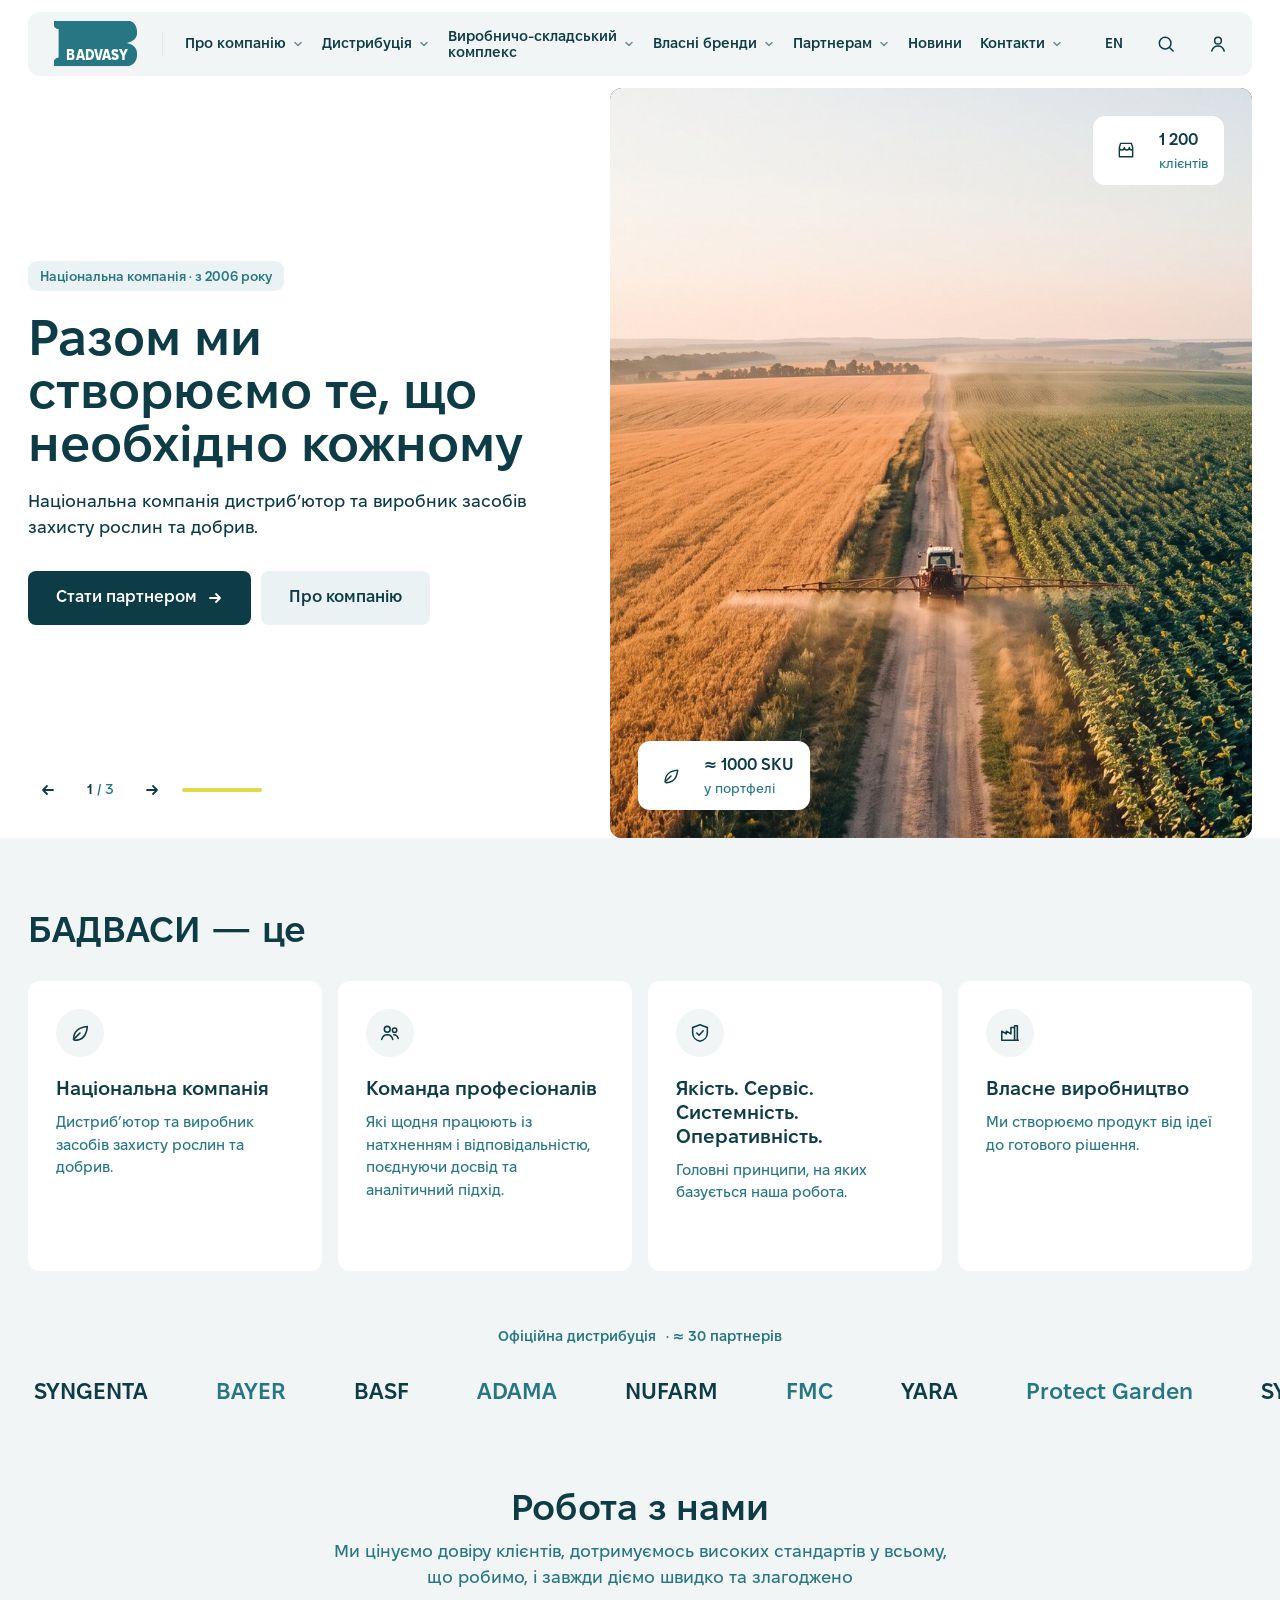
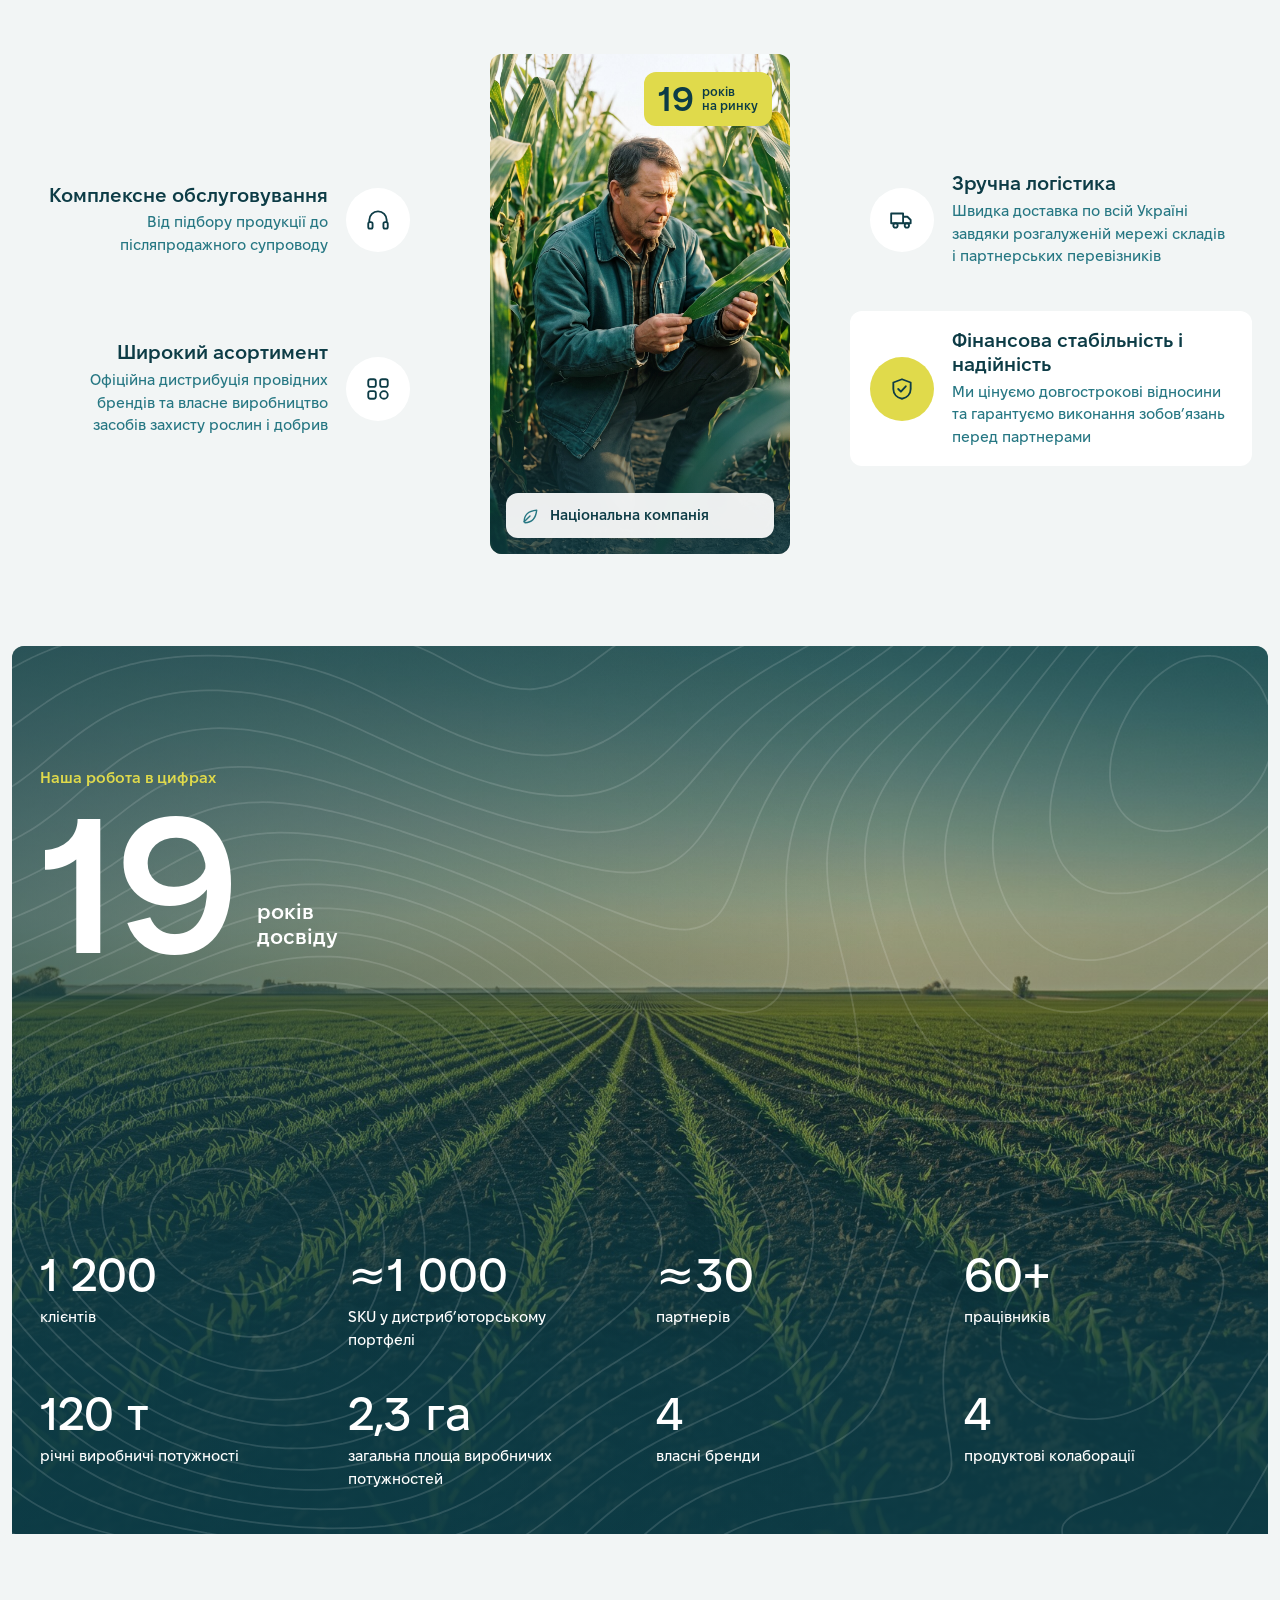
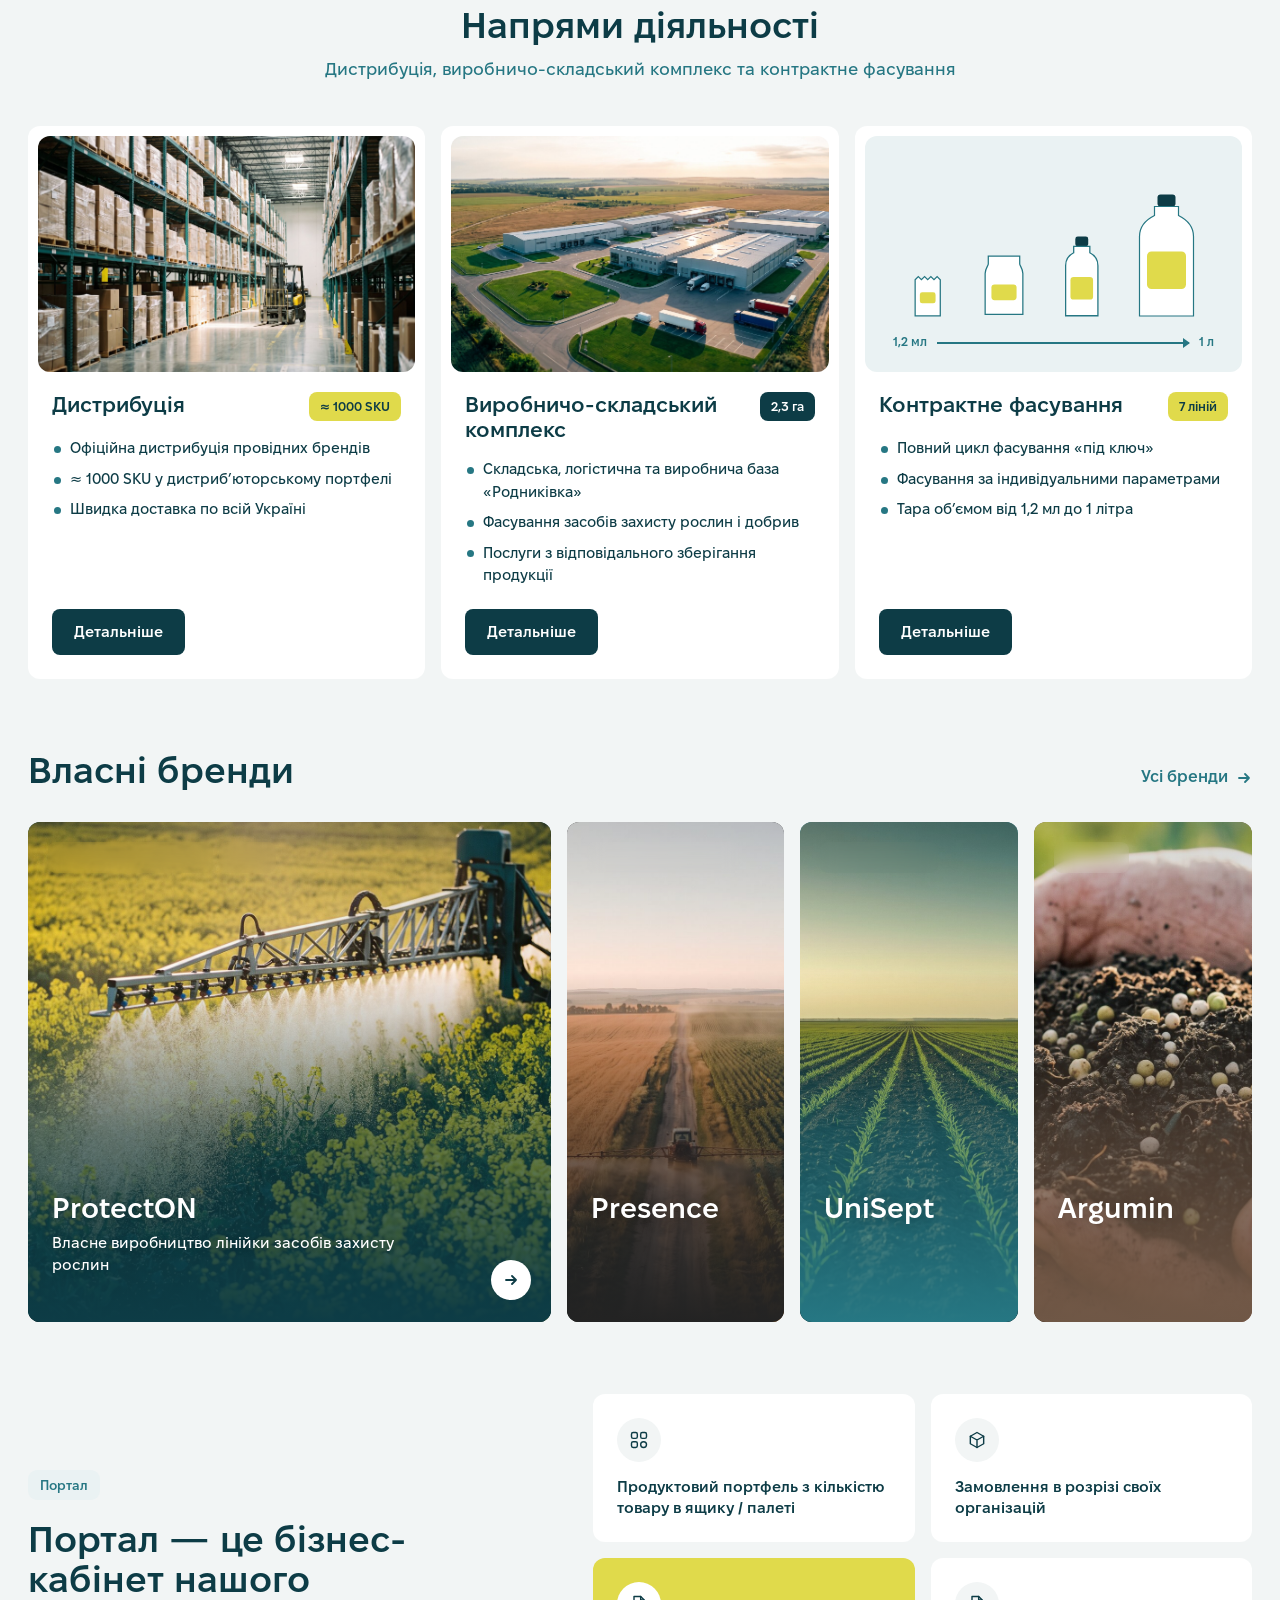
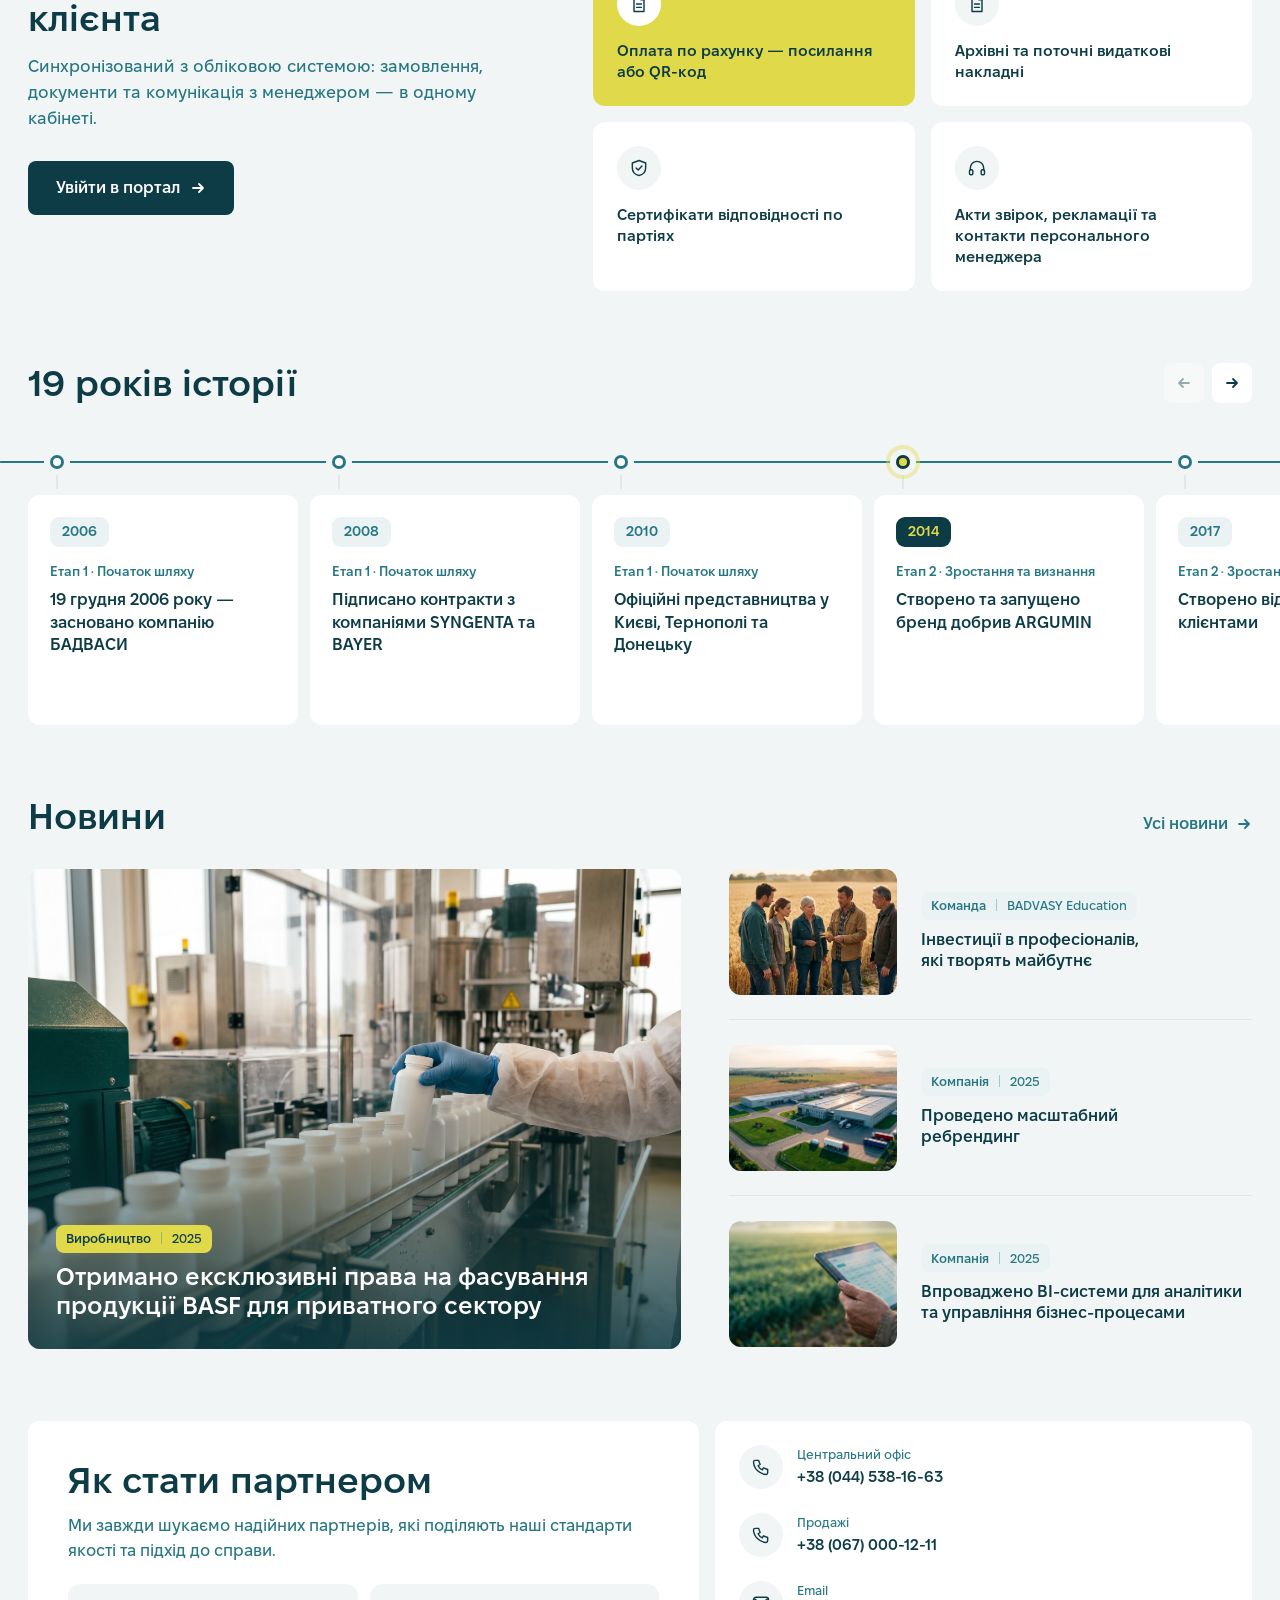
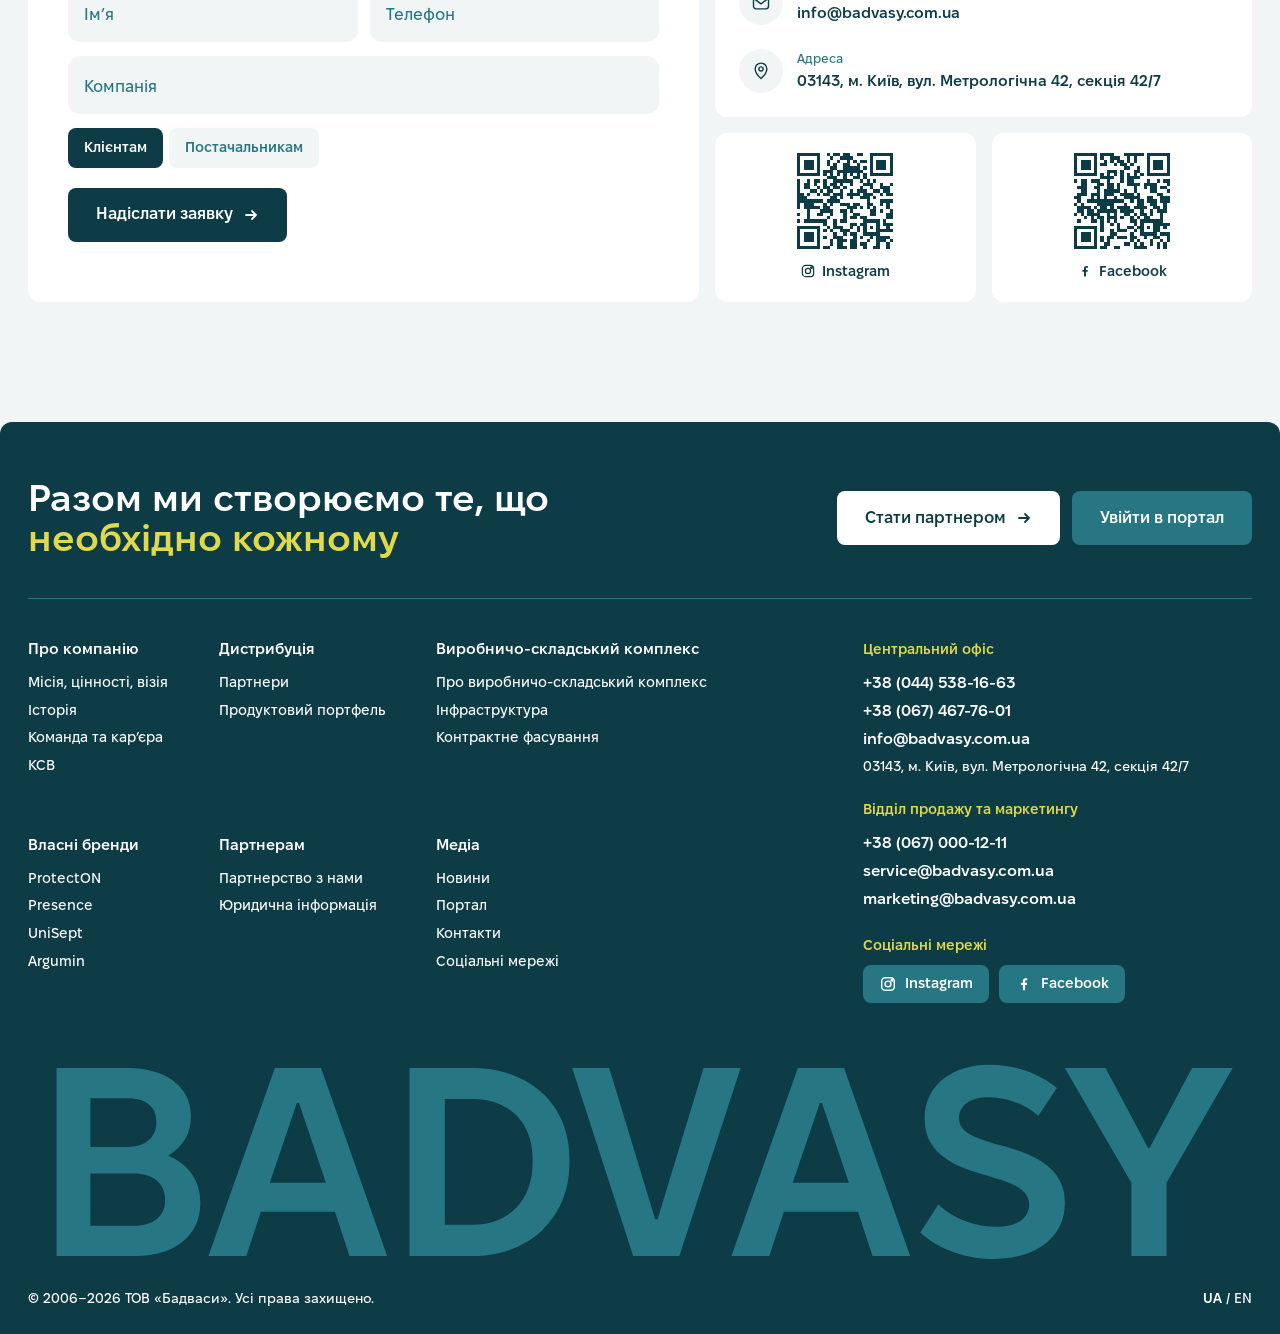
==== v2/index.html @ d1978a23 "v2: стрілка брендів унизу праворуч, як у v3 (лише на відкритій картці), теги на всю ширину" ====
<!doctype html>
<html lang="uk">
<head>
<meta charset="utf-8">
<meta name="viewport" content="width=device-width, initial-scale=1">
<title>BADVASY · дистрибуція та фасування ЗЗР і добрив</title>
<meta name="description" content="БАДВАСИ: національна компанія, дистриб’ютор та виробник засобів захисту рослин і добрив.">
<meta name="theme-color" content="#ffffff">
<link rel="icon" href="../assets/favicon.svg" type="image/svg+xml">
<link rel="stylesheet" href="v2.css?v=72">
<link rel="stylesheet" href="../assets/mobile.css?v=4">
</head>
<body>
<svg width="0" height="0" style="position:absolute" aria-hidden="true"><defs>
  <symbol id="bmark" viewBox="5 5 565 310"><path fill="currentColor" d="M16 6H500C541 6 569 36 569 88C569 124 548 148 499 158C548 168 569 194 569 232C569 284 541 314 500 314H16Q6 314 6 304V292A36 36 0 0 1 41 256V64A36 36 0 0 1 6 28V16Q6 6 16 6Z"/></symbol>
  <symbol id="arr" viewBox="0 0 16 16"><path d="M3 8h10M9 4l4 4-4 4" fill="none" stroke="currentColor" stroke-width="1.8" stroke-linecap="round" stroke-linejoin="round"/></symbol>
  <symbol id="arr-up" viewBox="0 0 16 16"><path d="M5 11l6-6M6 5h5v5" fill="none" stroke="currentColor" stroke-width="1.8" stroke-linecap="round" stroke-linejoin="round"/></symbol>
  <symbol id="chev" viewBox="0 0 12 12"><path d="M3 4.5l3 3 3-3" fill="none" stroke="currentColor" stroke-width="1.6" stroke-linecap="round" stroke-linejoin="round"/></symbol>
  <symbol id="search" viewBox="0 0 24 24"><g fill="none" stroke="currentColor" stroke-width="1.8" stroke-linecap="round"><circle cx="11" cy="11" r="7"/><path d="M16.5 16.5l4 4"/></g></symbol>
  <symbol id="user" viewBox="0 0 24 24"><g fill="none" stroke="currentColor" stroke-width="1.8" stroke-linecap="round"><circle cx="12" cy="8" r="4"/><path d="M4.5 20.5c1.2-3.8 4.2-6 7.5-6s6.3 2.2 7.5 6"/></g></symbol>
  <symbol id="store" viewBox="0 0 24 24"><g fill="none" stroke="currentColor" stroke-width="1.7" stroke-linecap="round" stroke-linejoin="round"><path d="M4 9l1.5-5h13L20 9M4 9v11h16V9M4 9c0 1.7 1.3 3 3 3s3-1.3 3-3c0 1.7 1.3 3 3 3s3-1.3 3-3c0 1.7 1.3 3 3 3"/></g></symbol>
  <symbol id="factory" viewBox="0 0 24 24"><g fill="none" stroke="currentColor" stroke-width="1.7" stroke-linecap="round" stroke-linejoin="round"><path d="M3 20V10l5 3V10l5 3V6h4v14zM3 20h18M17 20V4h3v16"/></g></symbol>
  <symbol id="truck" viewBox="0 0 24 24"><g fill="none" stroke="currentColor" stroke-width="1.7" stroke-linecap="round" stroke-linejoin="round"><path d="M2 6h11v9H2zM13 9h4l3 3v3h-7"/><circle cx="6" cy="17" r="2"/><circle cx="16.5" cy="17" r="2"/></g></symbol>
  <symbol id="box" viewBox="0 0 24 24"><g fill="none" stroke="currentColor" stroke-width="1.7" stroke-linecap="round" stroke-linejoin="round"><path d="M12 3l8 4.5v9L12 21l-8-4.5v-9z"/><path d="M4 7.5l8 4.5 8-4.5M12 12v9"/></g></symbol>
  <symbol id="leaf" viewBox="0 0 24 24"><g fill="none" stroke="currentColor" stroke-width="1.7" stroke-linecap="round" stroke-linejoin="round"><path d="M5 19c0-8 5-13 15-14-1 10-6 15-14 15"/><path d="M5 19l7-7"/></g></symbol>
  <symbol id="hand" viewBox="0 0 24 24"><g fill="none" stroke="currentColor" stroke-width="1.7" stroke-linecap="round" stroke-linejoin="round"><path d="M2 12l4-5 4 2 3-2 4 1 5 4"/><path d="M6 7l-4 5 5 5 2-1 2 2 2-1 2 1 3-3 4-4"/><path d="M10 9l-2 3 1.5 1L12 11l3 3"/></g></symbol>
  <symbol id="headset" viewBox="0 0 24 24"><g fill="none" stroke="currentColor" stroke-width="1.7" stroke-linecap="round" stroke-linejoin="round"><path d="M4 14v-2a8 8 0 0116 0v2"/><rect x="3" y="14" width="4" height="6" rx="1.5"/><rect x="17" y="14" width="4" height="6" rx="1.5"/></g></symbol>
  <symbol id="grid" viewBox="0 0 24 24"><g fill="none" stroke="currentColor" stroke-width="1.7"><rect x="3" y="3" width="7" height="7" rx="2"/><rect x="14" y="3" width="7" height="7" rx="2"/><rect x="3" y="14" width="7" height="7" rx="2"/><rect x="14" y="14" width="7" height="7" rx="3.5"/></g></symbol>
  <symbol id="shield" viewBox="0 0 24 24"><g fill="none" stroke="currentColor" stroke-width="1.7" stroke-linecap="round" stroke-linejoin="round"><path d="M12 3l8 3v6c0 4.5-3.4 8-8 9-4.6-1-8-4.5-8-9V6z"/><path d="M8.5 12l2.5 2.5 4.5-5"/></g></symbol>
  <symbol id="doc" viewBox="0 0 24 24"><g fill="none" stroke="currentColor" stroke-width="1.7" stroke-linecap="round" stroke-linejoin="round"><path d="M6 3h8l4 4v14H6z"/><path d="M14 3v4h4M9 12h6M9 16h6"/></g></symbol>
  <symbol id="people" viewBox="0 0 24 24"><g fill="none" stroke="currentColor" stroke-width="1.7" stroke-linecap="round"><circle cx="9" cy="8" r="3.2"/><path d="M3 19c.8-3.2 3.2-5 6-5s5.2 1.8 6 5"/><circle cx="17" cy="9" r="2.4"/><path d="M16 14c2.4 0 4.3 1.6 5 4"/></g></symbol>
  <symbol id="history" viewBox="0 0 24 24"><g fill="none" stroke="currentColor" stroke-width="1.7" stroke-linecap="round" stroke-linejoin="round"><path d="M3 12a9 9 0 103-6.7L3 8"/><path d="M3 3v5h5M12 7v5l3 2"/></g></symbol>
  <symbol id="heart" viewBox="0 0 24 24"><path d="M12 20s-7-4.4-7-10a4 4 0 017-2.6A4 4 0 0119 10c0 5.6-7 10-7 10z" fill="none" stroke="currentColor" stroke-width="1.7" stroke-linejoin="round"/></symbol>
  <symbol id="target" viewBox="0 0 24 24"><g fill="none" stroke="currentColor" stroke-width="1.7"><circle cx="12" cy="12" r="8"/><circle cx="12" cy="12" r="4"/><circle cx="12" cy="12" r="1" fill="currentColor"/></g></symbol>
  <symbol id="phone" viewBox="0 0 24 24"><path d="M5 4h4l2 5-2.5 1.5a11 11 0 005 5L15 13l5 2v4a2 2 0 01-2 2A16 16 0 013 6a2 2 0 012-2" fill="none" stroke="currentColor" stroke-width="1.7" stroke-linejoin="round"/></symbol>
  <symbol id="mail" viewBox="0 0 24 24"><g fill="none" stroke="currentColor" stroke-width="1.7" stroke-linejoin="round"><rect x="3" y="5" width="18" height="14" rx="3"/><path d="M4 7l8 6 8-6"/></g></symbol>
  <symbol id="pin" viewBox="0 0 24 24"><g fill="none" stroke="currentColor" stroke-width="1.7"><path d="M12 21s-7-6.2-7-11.5A7 7 0 0119 9.5C19 14.8 12 21 12 21z"/><circle cx="12" cy="9.5" r="2.5"/></g></symbol>
  <symbol id="ig" viewBox="0 0 20 20"><g fill="none" stroke="currentColor" stroke-width="1.6"><rect x="3" y="3" width="14" height="14" rx="4"/><circle cx="10" cy="10" r="3.2"/><circle cx="14.3" cy="5.8" r=".9" fill="currentColor"/></g></symbol>
  <symbol id="fb" viewBox="0 0 20 20"><path fill="currentColor" d="M11.2 17v-6h2l.3-2.4h-2.3V7.1c0-.7.2-1.2 1.2-1.2h1.2V3.8c-.2 0-1-.1-1.8-.1-1.8 0-3 1.1-3 3.1v1.8H6.8V11h2v6h2.4z"/></symbol>
  <symbol id="spark" viewBox="0 0 20 20"><path d="M10 1l2 7 7 2-7 2-2 7-2-7-7-2 7-2z" fill="currentColor"/></symbol>
</defs></svg>
<a class="skip" href="#main">Перейти до змісту</a>
<header class="hdr" id="hdr"></header>
<main id="main"></main>
<footer class="ftr2" id="ftr"></footer>
<script src="v2.js?v=71" defer></script>
<script src="../assets/mobile.js?v=1" defer></script>
</body>
</html>
---- v2/v2.css ----
/* =========================================================
   BADVASY v2 — light, product-style (Kyivstar / Uklon / Yasno refs)
   ========================================================= */
@font-face{font-family:"Fixel Display";src:url([data-uri]) format("woff2");font-weight:400 500;font-display:swap}
@font-face{font-family:"Fixel Display";src:url([data-uri]) format("woff2");font-weight:600 700;font-display:swap}
@font-face{font-family:"Fixel Display";src:url([data-uri]) format("woff2");font-weight:800 900;font-display:swap}

:root{
  --sea:#0D3C46; --sky:#267783; --lemon:#E0DA4B; --lemon-h:#E0DA4B; --brown:#6F5746; --black:#232323;
  --canvas:#F2F5F6; --card:#fff; --soft:#EAF2F3; --line:#E1E8EA; --ink:#0D3C46; --text:#33464B; --muted:#6B7C80;
  --r:12px; --r-s:10px; --r-xs:8px;
  --sh-1:0 1px 2px rgba(13,60,70,.04),0 4px 14px -6px rgba(13,60,70,.10);
  --sh-2:0 2px 6px rgba(13,60,70,.05),0 18px 40px -18px rgba(13,60,70,.24);
  /* soft Apple-like motion */
  --e:cubic-bezier(.25,.1,.25,1);          /* CSS "ease" — Apple system default */
  --e-out:cubic-bezier(.16,1,.3,1);        /* expo-out, very soft landing */
  --e-sheet:cubic-bezier(.32,.72,0,1);     /* iOS sheet */
  --t:.3s;
  --wrap:1280px; --gut:28px; --sec:88px;
}
*,*::before,*::after{box-sizing:border-box}
html{-webkit-text-size-adjust:100%}
html.lenis{scroll-behavior:auto}
body{margin:0;background:var(--canvas);color:var(--text);font:500 16px/1.55 "Fixel Display",system-ui,-apple-system,"Segoe UI",Roboto,Arial,sans-serif;-webkit-font-smoothing:antialiased;overflow-x:hidden}
img{display:block;max-width:100%}
a{color:inherit;text-decoration:none}
button,input{font:inherit;color:inherit}
button{background:none;border:0;padding:0;cursor:pointer}
h1,h2,h3,h4,p{margin:0}
ul,ol{margin:0;padding:0;list-style:none}
svg{display:block}
:focus-visible{outline:2px solid var(--sky);outline-offset:3px;border-radius:8px}
.skip{position:absolute;left:12px;top:-60px;z-index:200;background:var(--lemon);color:var(--sea);padding:10px 16px;border-radius:10px;font-weight:600}
.skip:focus{top:12px}
.wrap{max-width:calc(var(--wrap) + var(--gut)*2);margin:0 auto;padding:0 var(--gut)}

/* type */
.h1,.slide h1{font-weight:600;font-size:clamp(34px,3.9vw,54px);line-height:1.06;letter-spacing:0;color:var(--ink)}
.h2{font-weight:600;font-size:clamp(28px,2.8vw,40px);line-height:1.1;letter-spacing:0;color:var(--ink)}
.center-head{text-align:center;margin:0 auto 40px;max-width:640px}
.center-head p{margin-top:10px;color:var(--muted);font-size:17px}
.sec{padding:var(--sec) 0 0}
.sec-head{display:flex;align-items:flex-end;justify-content:space-between;gap:24px;margin-bottom:28px}
.lnk{display:inline-flex;align-items:center;gap:8px;font-weight:600;color:var(--sky);transition:color var(--t) var(--e)}
.lnk svg{width:16px;height:16px;transition:transform var(--t) var(--e)}
.lnk:hover{color:var(--sea)}
.lnk:hover svg{transform:translateX(3px)}

/* buttons */
.btn{display:inline-flex;align-items:center;justify-content:center;gap:10px;height:46px;padding:0 22px;border-radius:8px;font-weight:600;font-size:15px;white-space:nowrap;
  transition:background-color var(--t) var(--e),color var(--t) var(--e),box-shadow var(--t) var(--e),transform var(--t) var(--e)}
.btn svg{width:16px;height:16px;transition:transform var(--t) var(--e)}
.btn:hover svg{transform:translateX(3px)}
.btn:active{transform:scale(.98)}
.btn-lg{height:54px;padding:0 28px;font-size:16px}
.btn-y{background:var(--lemon);color:var(--sea)}
.btn-y:hover{background:var(--lemon-h);box-shadow:0 10px 24px -12px rgba(13,60,70,.25)}
.btn-out{box-shadow:inset 0 0 0 1.5px #267783;color:var(--sky);background:#fff}
.btn-out:hover{box-shadow:inset 0 0 0 1.5px var(--sky);background:var(--soft)}
.btn-ghost{color:var(--sea);background:var(--soft)}
.btn-ghost:hover{background:#EAF2F3}
.btn-block{width:100%}
.ib{width:44px;height:44px;border-radius:12px;display:grid;place-items:center;color:var(--sea);transition:background-color var(--t) var(--e)}
.ib svg{width:20px;height:20px}
.ib:hover{background:var(--canvas)}

/* =========================================================
   HEADER — detached floating islands
   ========================================================= */
.util{font-size:13.5px;color:var(--muted)}
.util-in{display:flex;align-items:center;justify-content:space-between;height:52px;gap:16px}
.aud{display:flex;gap:4px;padding:4px;border-radius:12px;background:#E4EBEC}
.aud-b{display:flex;align-items:center;gap:8px;height:34px;padding:0 14px;border-radius:10px;font-weight:600;font-size:13.5px;color:var(--muted);transition:background-color var(--t) var(--e),color var(--t) var(--e),box-shadow var(--t) var(--e)}
.aud-b svg{width:16px;height:16px}
.aud-b:hover{color:var(--sea)}
.aud-b.is-on{background:#fff;color:var(--sea);box-shadow:var(--sh-1)}
.util-r{display:flex;align-items:center;gap:14px}
.util-l{display:flex;align-items:center;gap:7px;font-weight:600;color:var(--sea);transition:color var(--t) var(--e)}
.util-l svg{width:16px;height:16px}
.util-l:hover{color:var(--sky)}
.lang{display:flex;padding:3px;border-radius:10px;background:#E4EBEC}
.lang button{height:28px;padding:0 10px;border-radius:8px;font-size:12.5px;font-weight:600;color:var(--muted);transition:all var(--t) var(--e)}
.lang .is-on{background:#fff;color:var(--sea);box-shadow:var(--sh-1)}
.util-portal{display:flex;align-items:center;gap:8px;height:40px;padding:0 16px;border-radius:12px;background:var(--lemon);color:var(--sea);font-weight:600;transition:background-color var(--t) var(--e),box-shadow var(--t) var(--e)}
.util-portal svg{width:17px;height:17px}
.util-portal:hover{background:var(--lemon-h);box-shadow:0 8px 20px -10px rgba(13,60,70,.25)}

.bar{position:sticky;top:12px;z-index:60;pointer-events:none}
.bar-in{display:flex;align-items:center;gap:10px;height:64px}
.bar-in>*{pointer-events:auto}
.logo,.nav,.bar-act{background:rgba(255,255,255,.92);backdrop-filter:blur(18px) saturate(1.6);-webkit-backdrop-filter:blur(18px) saturate(1.6);
  box-shadow:0 0 0 1px rgba(13,60,70,.05),var(--sh-1);border-radius:12px;height:64px;display:flex;align-items:center;
  transition:box-shadow .5s var(--e),background-color .5s var(--e),transform .5s var(--e-out)}
.hdr.is-stuck .logo,.hdr.is-stuck .nav,.hdr.is-stuck .bar-act{box-shadow:0 0 0 1px rgba(13,60,70,.06),var(--sh-2);background:rgba(255,255,255,.82)}
.logo{padding:0 18px;flex:none}
.logo svg{width:84px;height:auto}
.logo .lb{color:var(--sky)}
.logo:hover svg{transform:scale(1.03)}
.logo svg{transition:transform var(--t) var(--e)}
.nav{flex:1;justify-content:center;padding:0 8px}
.nav ul{display:flex;gap:2px}
.nl{display:flex;align-items:center;gap:6px;height:44px;padding:0 14px;border-radius:12px;font-weight:600;font-size:15px;color:var(--sea);white-space:nowrap;transition:background-color var(--t) var(--e),color var(--t) var(--e)}
.nl svg{width:12px;height:12px;opacity:.55;transition:transform var(--t) var(--e),opacity var(--t) var(--e)}
.nl:hover{background:var(--canvas)}
.nl[aria-expanded="true"]{background:var(--soft);color:var(--sky)}
.nl[aria-expanded="true"] svg{transform:rotate(180deg);opacity:1}
.bar-act{padding:0 10px;gap:6px;flex:none}
.bar-act .btn{height:44px;border-radius:12px}
.ib-portal,.burger{display:none}

/* mega */
.mega{position:absolute;left:0;right:0;top:calc(100% + 10px);pointer-events:none}
.mega>.wrap{position:relative}
.mega-p{display:none}
.mega.is-open{pointer-events:auto}
.mega-inner{}
.mega-p.is-on{display:grid}
.mega-box{background:#fff;border-radius:12px;box-shadow:0 0 0 1px rgba(13,60,70,.05),0 30px 70px -28px rgba(13,60,70,.35);overflow:hidden;
  opacity:0;transform:translateY(-6px) scale(.99);transform-origin:top center;transition:opacity var(--t) var(--e),transform .45s var(--e-out)}
.mega.is-open .mega-box{opacity:1;transform:none}
.mega-p{grid-template-columns:1fr 1fr 300px;gap:24px;padding:28px}
.mcol{display:flex;flex-direction:column;gap:4px}
.mcol-wide{grid-column:1/-1}
.mh{display:inline-flex;align-items:center;gap:8px;font-weight:600;font-size:15px;color:var(--ink);margin:0 0 10px 12px}
.mh svg{width:14px;height:14px;transition:transform var(--t) var(--e)}
a.mh:hover svg{transform:translateX(3px)}
.mi{display:grid;grid-template-columns:44px 1fr;column-gap:14px;padding:10px 12px;border-radius:12px;transition:background-color var(--t) var(--e)}
.mi:hover{background:var(--canvas)}
.mi i{grid-row:1/3;width:44px;height:44px;border-radius:12px;background:var(--soft);color:var(--sky);display:grid;place-items:center;transition:background-color var(--t) var(--e),color var(--t) var(--e)}
.mi i.y{background:var(--lemon);color:var(--sea)}
.mi i svg{width:20px;height:20px}
.mi:hover i{background:var(--sea);color:var(--lemon)}
.mi b{font-weight:600;color:var(--ink);font-size:15px;align-self:end}
.mi span{font-size:13px;color:var(--muted)}
.mlogos{display:flex;flex-wrap:wrap;gap:6px;padding:0 12px}
.mlogos span{padding:8px 12px;border-radius:10px;background:var(--canvas);font-weight:600;font-size:14px;color:var(--sea)}
.mcard{position:relative;border-radius:12px;overflow:hidden;min-height:200px}
.mcard img{position:absolute;inset:0;width:100%;height:100%;object-fit:cover;transition:transform .8s var(--e-out)}
.mcard:hover img{transform:scale(1.05)}
.mcard::after{content:"";position:absolute;inset:0;background:linear-gradient(180deg,transparent 30%,rgba(13,60,70,.85))}
.mcard>span{position:absolute;left:18px;right:18px;bottom:16px;z-index:1;color:rgba(255,255,255,.85);font-size:13px;display:flex;flex-direction:column}
.mcard b{color:#fff;font-size:17px}
.mbrands{display:grid;grid-template-columns:repeat(4,1fr);gap:10px}
.mbrands a{padding:18px;border-radius:12px;background:var(--canvas);display:flex;flex-direction:column;gap:4px;position:relative;overflow:hidden;transition:background-color var(--t) var(--e),color var(--t) var(--e)}
.mbrands a::before{content:"";width:28px;height:28px;border-radius:9px;background:var(--c);margin-bottom:10px}
.mbrands b{font-weight:600;font-size:18px;color:var(--ink);transition:color var(--t) var(--e)}
.mbrands span{font-size:13px;color:var(--muted);transition:color var(--t) var(--e)}
.mbrands a:hover{background:var(--c)}
.mbrands a:hover b{color:#fff}.mbrands a:hover span{color:rgba(255,255,255,.8)}
.mega-foot{background:var(--canvas);border-top:1px solid var(--line)}
.mega-foot{display:flex;gap:24px;padding:14px 28px}
.mega-foot a{display:flex;align-items:center;gap:8px;font-size:14px;font-weight:600;color:var(--sea);transition:color var(--t) var(--e)}
.mega-foot a svg{width:17px;height:17px;color:var(--sky)}
.mega-foot a:hover{color:var(--sky)}

.burger{position:relative}
.burger span{position:absolute;left:13px;right:13px;height:2px;border-radius:2px;background:var(--sea);transition:transform var(--t) var(--e)}
.burger span:first-child{transform:translateY(-4px)}.burger span:last-child{transform:translateY(4px)}
.burger[aria-expanded="true"] span:first-child{transform:rotate(45deg)}
.burger[aria-expanded="true"] span:last-child{transform:rotate(-45deg)}
.mob{position:sticky;top:84px;z-index:59;margin-top:8px}
.mob .wrap{background:#fff;border-radius:12px;box-shadow:var(--sh-2);padding:8px 20px 20px;max-height:calc(100vh - 110px);overflow:auto}
.mob details{border-bottom:1px solid var(--line)}
.mob summary{list-style:none;cursor:pointer;padding:15px 0;font-weight:600;font-size:17px;color:var(--sea);display:flex;justify-content:space-between}
.mob summary::-webkit-details-marker{display:none}
.mob summary::after{content:"+";font-size:22px;line-height:1;transition:transform var(--t) var(--e)}
.mob details[open] summary::after{transform:rotate(45deg)}
.mob details a{display:block;padding:7px 0 7px 12px;color:var(--muted)}
.mob details[open]{padding-bottom:10px}
.mob-l{display:block;padding:15px 0;font-weight:600;font-size:17px;color:var(--sea);border-bottom:1px solid var(--line)}
.mob .btn{margin-top:12px}

/* =========================================================
   HERO
   ========================================================= */
.hero{padding-top:24px}
.slider{position:relative;background:#fff;border-radius:12px;box-shadow:var(--sh-1);overflow:hidden}
.slides{display:grid}
.slide{grid-area:1/1;display:grid;grid-template-columns:minmax(0,.92fr) minmax(0,1.08fr);min-height:480px;opacity:0;visibility:hidden;transition:opacity .6s var(--e),visibility 0s .6s}
.slide.is-on{opacity:1;visibility:visible;transition:opacity .6s var(--e)}
.s-copy{padding:56px 48px 96px 56px;display:flex;flex-direction:column;justify-content:center;align-items:flex-start}
.s-copy>*{transform:translateY(14px);opacity:0;transition:transform .8s var(--e-out),opacity .6s var(--e)}
.slide.is-on .s-copy>*{transform:none;opacity:1}
.slide.is-on .s-copy>*:nth-child(2){transition-delay:.06s}
.slide.is-on .s-copy>*:nth-child(3){transition-delay:.12s}
.slide.is-on .s-copy>*:nth-child(4){transition-delay:.18s}
.s-tag{display:inline-flex;align-items:center;height:30px;padding:0 12px;border-radius:9px;background:var(--soft);color:var(--sky);font-size:13px;font-weight:600;margin-bottom:20px}
.s-tag.y{background:#F2F5F5;color:#0D3C46}
.s-copy p{margin-top:18px;font-size:17px;max-width:46ch}
.s-cta{display:flex;flex-wrap:wrap;gap:10px;margin-top:30px}
.s-media{position:relative;overflow:hidden;background:var(--sea)}
.s-media img{width:100%;height:100%;object-fit:cover;transform:scale(1.06);transition:transform 6s var(--e)}
.slide.is-on .s-media img{transform:scale(1)}
.float{position:absolute;display:flex;align-items:center;gap:12px;padding:12px 16px 12px 12px;border-radius:12px;background:rgba(255,255,255,.9);backdrop-filter:blur(12px);-webkit-backdrop-filter:blur(12px);box-shadow:var(--sh-2);font-size:13px;color:var(--muted);
  transform:translateY(16px);opacity:0;transition:transform .9s var(--e-out) .3s,opacity .6s var(--e) .3s}
.slide.is-on .float{transform:none;opacity:1}
.float b{display:block;color:var(--ink);font-size:16px}
.f1{left:28px;bottom:28px}
.f2{right:28px;top:28px;transition-delay:.45s}
.fi{width:42px;height:42px;border-radius:12px;background:var(--soft);color:var(--sky);display:grid;place-items:center}
.fi.y{background:var(--lemon);color:var(--sea)}
.fi svg{width:20px;height:20px}
.sp{position:absolute;width:22px;height:22px;color:var(--lemon);animation:tw 3.2s var(--e) infinite}
.sp1{right:18%;top:22%}.sp2{right:8%;bottom:30%;width:14px;height:14px;animation-delay:1s;color:#fff}.sp3{left:14%;bottom:18%;width:16px;height:16px;animation-delay:.6s;color:#EAF2F3}
@keyframes tw{50%{transform:scale(.6) rotate(45deg);opacity:.5}}
.s-portal{background:radial-gradient(70% 80% at 70% 30%,#267783,var(--sea));display:grid;place-items:center}
.pmock{width:min(78%,380px);background:#fff;border-radius:12px;padding:18px;box-shadow:0 40px 70px -30px rgba(0,0,0,.55);transform:rotate(-3deg) translateY(20px);opacity:0;transition:transform 1s var(--e-out) .15s,opacity .6s var(--e) .15s}
.slide.is-on .pmock{transform:rotate(-3deg);opacity:1}
.pm-top{display:flex;justify-content:space-between;align-items:center;font-weight:600;color:var(--ink);margin-bottom:12px}
.pm-top i{font-style:normal;background:var(--lemon);padding:2px 10px;border-radius:8px;font-size:14px}
.pm-row{display:flex;justify-content:space-between;align-items:center;gap:10px;padding:12px;border-radius:12px;background:var(--canvas);margin-top:6px;font-size:13.5px}
.pm-row b{color:var(--ink);font-weight:600}
.pm-row em,.ph-l em{font-style:normal;font-size:11.5px;font-weight:600;padding:4px 9px;border-radius:8px;white-space:nowrap}
.ok{background:#EAF2F3;color:#0D3C46}.pay{background:#F2F5F5;color:#0D3C46}.wk{background:#EAF2F3;color:var(--sky)}

.s-ctrl{position:absolute;left:56px;bottom:28px;display:flex;align-items:center;gap:10px;z-index:3}
.sc-b{width:40px;height:40px;border-radius:12px;background:var(--canvas);color:var(--sea);display:grid;place-items:center;transition:background-color var(--t) var(--e),color var(--t) var(--e)}
.sc-b svg{width:16px;height:16px}
.sc-b:hover{background:var(--sea);color:#fff}
.sc-b:disabled{opacity:.4;pointer-events:none}
.sc-n{font-size:14px;color:var(--muted);min-width:44px;text-align:center;font-variant-numeric:tabular-nums}
.sc-n b{color:var(--ink)}
.sc-bar{width:80px;height:4px;border-radius:4px;background:var(--canvas);overflow:hidden}
.sc-bar i{display:block;height:100%;background:var(--lemon);transform:scaleX(0);transform-origin:left}
.sc-bar i.run{animation:bar var(--dur,7s) linear forwards}
.slider:hover .sc-bar i.run{animation-play-state:paused}
@keyframes bar{to{transform:scaleX(1)}}

/* quick cards */
.quick{display:grid;grid-template-columns:repeat(4,1fr);gap:16px;margin-top:16px}
.qc{position:relative;display:flex;flex-direction:column;gap:6px;min-height:170px;padding:24px 128px 24px 24px;border-radius:var(--r);background:#fff;box-shadow:var(--sh-1);overflow:hidden;transition:box-shadow var(--t) var(--e),transform var(--t) var(--e)}
.qc:hover{box-shadow:var(--sh-2);transform:translateY(-3px)}
.qc b{font-weight:600;font-size:18px;color:var(--ink);line-height:1.2}
.qc span{font-size:14px;color:var(--muted)}
.qi{position:absolute;right:6px;bottom:6px;width:124px;height:124px;transition:transform .6s var(--e-out)}
.qc:hover .qi{transform:translateY(-4px) rotate(-3deg) scale(1.04)}
.qb{fill:#EAF3F4}
.qf{fill:#fff;stroke:var(--sky);stroke-width:2.5}
.ql{fill:#EAF2F3;stroke:var(--sky);stroke-width:2.5}
.qs{fill:none;stroke:var(--sky);stroke-width:2.5;stroke-linecap:round}
.qs2{fill:none;stroke:var(--sky);stroke-width:3;stroke-linecap:round;stroke-linejoin:round}
.qyf{fill:var(--lemon);stroke:var(--sea);stroke-width:2.5}
.qy{fill:var(--lemon)}
.qd{fill:#267783}

/* logos */
.logos{padding:36px 0 0}
.logos-in{display:flex;align-items:center;gap:28px}
.logos-t{flex:none;font-size:14px;font-weight:600;color:var(--muted)}
.mq{flex:1;overflow:hidden;-webkit-mask:linear-gradient(90deg,transparent,#000 8%,#000 92%,transparent);mask:linear-gradient(90deg,transparent,#000 8%,#000 92%,transparent)}
.mq-t{display:flex;gap:12px;width:max-content;animation:mq 42s linear infinite}
.mq:hover .mq-t{animation-play-state:paused}
.mq-t span{padding:12px 20px;border-radius:12px;background:#fff;font-weight:600;font-size:17px;color:rgba(13,60,70,.6);white-space:nowrap;transition:color var(--t) var(--e)}
.mq-t span:hover{color:var(--sea)}
@keyframes mq{to{transform:translateX(calc(-50% - 6px))}}

/* =========================================================
   WHY — Uklon layout
   ========================================================= */
.why-grid{display:grid;grid-template-columns:1fr 340px 1fr;gap:40px;align-items:center}
.why-col{display:flex;flex-direction:column;gap:14px}
.wf{display:flex;align-items:center;gap:18px;padding:18px 20px;border-radius:var(--r);transition:background-color var(--t) var(--e),box-shadow var(--t) var(--e)}
.why-col.left .wf{text-align:right;justify-content:flex-end}
.wf b{display:block;font-weight:600;font-size:19px;color:var(--ink);line-height:1.25}
.wf span{display:block;font-size:14.5px;color:var(--muted);margin-top:4px;max-height:0;opacity:0;overflow:hidden;transition:max-height .5s var(--e),opacity var(--t) var(--e)}
.wf i{flex:none;width:64px;height:64px;border-radius:12px;background:#fff;box-shadow:var(--sh-1);color:var(--sea);display:grid;place-items:center;transition:background-color var(--t) var(--e),color var(--t) var(--e)}
.wf i svg{width:26px;height:26px}
.wf.is-on,.wf:hover{background:#fff;box-shadow:var(--sh-2)}
.wf.is-on span,.wf:hover span{max-height:60px;opacity:1}
.wf.is-on i,.wf:hover i{background:var(--lemon);box-shadow:none}
.why-phone{position:relative;display:grid;place-items:center;padding:20px 0}
.phone{position:relative;z-index:1;width:280px;height:560px;border-radius:12px;padding:10px;background:var(--lemon);box-shadow:0 40px 80px -36px rgba(13,60,70,.6);transition:transform .8s var(--e-out)}
.why-phone:hover .phone{transform:translateY(-6px) rotate(-1deg)}
.ph-notch{position:absolute;left:50%;top:18px;width:90px;height:24px;margin-left:-45px;border-radius:12px;background:var(--black);z-index:2}
.ph-screen{height:100%;border-radius:12px;background:var(--canvas);padding:52px 14px 14px;display:flex;flex-direction:column;gap:8px;overflow:hidden}
.ph-h{display:flex;align-items:center;gap:8px;font-weight:600;color:var(--ink);margin-bottom:4px}
.ph-h svg{width:34px;height:auto;color:var(--sky)}
.ph-card{padding:16px;border-radius:12px;background:var(--sea);color:rgba(255,255,255,.75);font-size:12px;display:flex;flex-direction:column;gap:2px}
.ph-card.y{background:var(--lemon);color:rgba(13,60,70,.7)}
.ph-card b{font-size:24px;color:var(--ink);letter-spacing:0}
.ph-card em{font-style:normal;font-weight:600;color:var(--ink);margin-top:6px}
.ph-l{display:grid;grid-template-columns:1fr auto;padding:11px 12px;border-radius:12px;background:#fff;font-size:12px}
.ph-l b{color:var(--ink);font-size:12.5px}
.ph-l span{grid-column:1;color:var(--muted)}
.ph-l em{grid-column:2;grid-row:1/3;align-self:center;width:28px;height:28px;padding:0;display:grid;place-items:center;border-radius:10px}
.ph-btn{margin-top:auto;height:46px;border-radius:12px;background:var(--sea);color:#fff;display:grid;place-items:center;font-weight:600;font-size:14px}
.ring{position:absolute;border-radius:50%;border:1.5px dashed #E1E8EA;left:50%;top:50%;transform:translate(-50%,-50%)}
.r1{width:420px;height:420px;animation:spin 60s linear infinite}
.r2{width:540px;height:540px;border-style:solid;border-color:#E1E8EA}
@keyframes spin{to{transform:translate(-50%,-50%) rotate(360deg)}}

/* =========================================================
   NUMBERS
   ========================================================= */
.ngrid{display:grid;grid-template-columns:1.4fr 1fr 1fr 1fr;grid-template-rows:auto auto;gap:16px}
.nc{position:relative;display:flex;flex-direction:column;padding:24px;border-radius:var(--r);background:#fff;box-shadow:var(--sh-1);min-height:180px;transition:box-shadow var(--t) var(--e),transform var(--t) var(--e)}
.nc:hover{box-shadow:var(--sh-2);transform:translateY(-3px)}
.ni2{width:44px;height:44px;border-radius:12px;background:var(--soft);color:var(--sky);display:grid;place-items:center;margin-bottom:auto;transition:background-color var(--t) var(--e),color var(--t) var(--e)}
.ni2 svg{width:21px;height:21px}
.nc:hover .ni2{background:var(--lemon);color:var(--sea)}
.nv{display:block;font-weight:600;font-size:clamp(34px,3.2vw,46px);line-height:1;letter-spacing:0;color:var(--ink);margin-top:22px;font-variant-numeric:tabular-nums}
.nl2{font-size:14px;color:var(--muted);margin-top:8px}
.n-big{grid-row:span 2;background:var(--sea);color:#fff;overflow:hidden}
.n-big .nl2{color:rgba(255,255,255,.7);margin:0}
.n-big .nv{color:var(--lemon);font-size:clamp(80px,9vw,128px);margin-top:10px}
.yb{display:flex;align-items:flex-end;gap:5px;height:120px;margin-top:auto}
.yb i{flex:1;height:var(--h);border-radius:6px 6px 3px 3px;background:rgba(255,255,255,.18);transform:scaleY(0);transform-origin:bottom;transition:transform .9s var(--e-out),background-color var(--t) var(--e);transition-delay:var(--dl)}
.yb i.k{background:var(--lemon)}
.yb i:hover{background:#fff}
.in .yb i{transform:scaleY(1)}
.ya{display:flex;justify-content:space-between;margin-top:10px;font-size:12px;color:rgba(255,255,255,.55)}
.n-y{background:var(--lemon)}
.n-y .ni2{background:rgba(255,255,255,.6);color:var(--sea)}
.n-y .nl2{color:rgba(13,60,70,.75)}
.n-sea{background:var(--sky);color:#fff}
.n-sea .nv{color:#fff}
.n-sea .nl2{color:rgba(255,255,255,.8)}
.n-sea .ni2{background:rgba(255,255,255,.16);color:#fff}

/* =========================================================
   DIRECTIONS (Yasno)
   ========================================================= */
.dgrid{display:grid;grid-template-columns:repeat(3,1fr);gap:16px}
.dc{display:flex;flex-direction:column;padding:10px;border-radius:12px;background:#fff;box-shadow:var(--sh-1);transition:box-shadow var(--t) var(--e),transform var(--t) var(--e)}
.dc:hover{box-shadow:var(--sh-2);transform:translateY(-3px)}
.dc-img{aspect-ratio:16/10;border-radius:12px;overflow:hidden;background:var(--sea)}
.dc-img img{width:100%;height:100%;object-fit:cover;transition:transform .9s var(--e-out)}
.dc:hover .dc-img img{transform:scale(1.05)}
.dc-b{padding:20px 14px 14px;display:flex;flex-direction:column;flex:1}
.dc-h{display:flex;align-items:flex-start;justify-content:space-between;gap:12px}
.dc-h h3{font-weight:600;font-size:21px;line-height:1.2;color:var(--ink)}
.chip{flex:none;font-size:12.5px;font-weight:600;padding:5px 11px;border-radius:8px;background:var(--lemon);color:var(--sea)}
.chip.sea{background:var(--sea);color:#fff}
.dc ul{margin:16px 0 22px;display:grid;gap:8px}
.dc li{position:relative;padding-left:18px;font-size:14.5px;color:var(--text)}
.dc li::before{content:"";position:absolute;left:2px;top:.6em;width:7px;height:7px;border-radius:50%;background:var(--sky)}
.dc .btn{margin-top:auto;align-self:flex-start}
.dc-pack{background:linear-gradient(160deg,#EAF3F4,#EAF2F3);display:flex;flex-direction:column;justify-content:flex-end;padding:20px 28px}
.pk-row{display:flex;align-items:flex-end;justify-content:space-around}
.pk-row svg{width:auto;transition:transform .6s var(--e-out)}
.pk-row svg:nth-child(2){transition-delay:.04s}.pk-row svg:nth-child(3){transition-delay:.08s}.pk-row svg:nth-child(4){transition-delay:.12s}
.dc:hover .pk-row svg{transform:translateY(-6px)}
.pk-s{fill:#fff;stroke:var(--sky);stroke-width:1.6}
.pk-c{fill:var(--sea)}
.pk-l{fill:var(--lemon)}
.pk-sc{display:flex;align-items:center;gap:10px;margin-top:14px;font-size:12px;font-weight:600;color:var(--sky)}
.pk-sc i{flex:1;height:2px;background:linear-gradient(90deg,#EAF2F3,var(--sky));position:relative}
.pk-sc i::after{content:"";position:absolute;right:-1px;top:-4px;border:5px solid transparent;border-left:7px solid var(--sky);border-right:0}

/* =========================================================
   BRANDS
   ========================================================= */
.bgrid{display:grid;grid-template-columns:repeat(4,1fr);gap:16px}
.bc{display:flex;flex-direction:column;border-radius:var(--r);background:#fff;box-shadow:var(--sh-1);overflow:hidden;transition:box-shadow var(--t) var(--e),transform var(--t) var(--e)}
.bc:hover{box-shadow:var(--sh-2);transform:translateY(-3px)}
.bc-top{position:relative;height:130px;background:var(--c);padding:22px;color:#fff;overflow:hidden}
.bc-top b{position:relative;z-index:1;font-weight:600;font-size:28px;letter-spacing:0}
.bc-m{position:absolute;right:-30px;bottom:-30px;width:170px;height:auto;aspect-ratio:565/310;color:rgba(255,255,255,.1);transform:rotate(-10deg);transition:transform .7s var(--e-out)}
.bc:hover .bc-m{transform:rotate(-2deg) translate(-8px,-8px)}
.bc-b{padding:18px 22px 20px;font-size:14.5px;color:var(--text);display:flex;flex-direction:column;gap:6px;flex:1}
.bc-b em{font-style:normal;font-size:12px;font-weight:600;text-transform:uppercase;letter-spacing:0;color:var(--sky)}
.bc-f{margin-top:auto;padding-top:12px;display:flex;justify-content:space-between;align-items:center;font-size:13px;font-weight:600;color:var(--muted)}
.bc-f i{width:40px;height:40px;border-radius:12px;background:var(--canvas);color:var(--sea);display:grid;place-items:center;transition:background-color var(--t) var(--e),transform var(--t) var(--e)}
.bc-f svg{width:16px;height:16px}
.bc:hover .bc-f i{background:var(--lemon);transform:rotate(45deg)}

/* =========================================================
   PORTAL + QR
   ========================================================= */
.portal{display:grid;grid-template-columns:1.15fr 1fr;border-radius:12px;background:#fff;box-shadow:var(--sh-1);overflow:hidden}
.pt-copy{padding:52px 56px}
.pt-copy .h2{max-width:18ch}
.ticks{display:grid;gap:12px;margin-top:22px}
.ticks li{display:flex;gap:12px;font-size:16px}
.ticks li::before{content:"";flex:none;width:24px;height:24px;border-radius:8px;background:var(--lemon) url("data:image/svg+xml,%3Csvg xmlns='http://www.w3.org/2000/svg' viewBox='0 0 16 16'%3E%3Cpath d='M4 8.5l2.5 2.5L12 5.5' fill='none' stroke='%230D3C46' stroke-width='2' stroke-linecap='round' stroke-linejoin='round'/%3E%3C/svg%3E") center/14px no-repeat}
.pt-qr{position:relative;display:grid;place-items:center;background:var(--soft);overflow:hidden;min-height:380px}
.blob{position:absolute;border-radius:50%}
.b1{width:300px;height:300px;background:var(--lemon);right:-60px;top:-80px;opacity:.85}
.b2{width:220px;height:220px;background:#EAF2F3;left:-40px;bottom:-60px}
.qr-card{position:relative;z-index:1;background:#fff;border-radius:12px;padding:22px 22px 18px;box-shadow:var(--sh-2);display:flex;flex-direction:column;align-items:center;gap:12px;width:240px;text-align:center;transition:transform .7s var(--e-out)}
.portal:hover .qr-card{transform:rotate(-2deg) translateY(-4px)}
.qr-card img{width:180px;height:180px}
.qr-card span{font-size:13px;color:var(--muted)}
.sp4{left:22%;top:20%;z-index:1}.sp5{right:16%;bottom:18%;width:16px;height:16px;color:var(--sky);animation-delay:.8s;z-index:1}

/* =========================================================
   HISTORY
   ========================================================= */
.tl-nav{display:flex;gap:8px}
.tl-nav .sc-b{background:#fff;box-shadow:var(--sh-1)}
.tl-nav .sc-b:hover{background:var(--sea)}
.tl-vp{overflow-x:auto;scrollbar-width:none;scroll-snap-type:x mandatory;cursor:grab;padding:4px 0 10px}
.tl-vp::-webkit-scrollbar{display:none}
.tl-vp.drag{cursor:grabbing;scroll-snap-type:none}
.tl{display:flex;gap:12px;width:max-content;padding:0 max(var(--gut),calc((100vw - var(--wrap))/2))}
.tl li{scroll-snap-align:start;scroll-margin-left:max(var(--gut),calc((100vw - var(--wrap))/2));width:240px;flex:none;padding:20px;border-radius:12px;background:#fff;box-shadow:var(--sh-1);user-select:none;transition:box-shadow var(--t) var(--e),transform var(--t) var(--e)}
.tl li:hover{box-shadow:var(--sh-2);transform:translateY(-3px)}
.yr{display:inline-flex;height:30px;align-items:center;padding:0 12px;border-radius:9px;background:var(--soft);color:var(--sky);font-weight:600;font-size:14px;margin-bottom:14px}
.tl p{font-weight:600;color:var(--ink);font-size:15px;line-height:1.4}
.tl li.hi .yr{background:var(--sea);color:var(--lemon)}
.tl li.y{background:var(--lemon)}
.tl li.y .yr{background:var(--sea);color:var(--lemon)}

/* =========================================================
   NEWS
   ========================================================= */
.ngr{display:grid;grid-template-columns:1.25fr 1fr;grid-template-rows:repeat(3,auto);gap:16px}
.nw{display:flex;border-radius:var(--r);background:#fff;box-shadow:var(--sh-1);overflow:hidden;transition:box-shadow var(--t) var(--e),transform var(--t) var(--e)}
.nw:hover{box-shadow:var(--sh-2);transform:translateY(-3px)}
.nw-big{grid-row:span 3;position:relative;min-height:440px}
.nw-big img{position:absolute;inset:0;width:100%;height:100%;object-fit:cover;transition:transform .9s var(--e-out)}
.nw-big::after{content:"";position:absolute;inset:0;background:linear-gradient(180deg,transparent 40%,rgba(13,60,70,.85))}
.nw-o{position:absolute;left:0;right:0;bottom:0;z-index:1;padding:28px;color:#fff;display:flex;flex-direction:column;gap:10px}
.nw-o b{font-weight:600;font-size:24px;line-height:1.2;max-width:24ch}
.nw-big:hover img,.nw:hover .nw-i img{transform:scale(1.05)}
.nw-i{flex:none;width:150px;overflow:hidden}
.nw-i img{width:100%;height:100%;object-fit:cover;transition:transform .9s var(--e-out)}
.nw-t{padding:18px 20px;display:flex;flex-direction:column;gap:8px;justify-content:center}
.nw-t b{font-weight:600;font-size:17px;line-height:1.3;color:var(--ink);transition:color var(--t) var(--e)}
.nw:hover .nw-t b{color:var(--sky)}
.nw-m{display:flex;align-items:center;gap:10px;font-size:12.5px;color:var(--muted)}
.nw-o .nw-m{color:rgba(255,255,255,.8)}
.nw-m em{font-style:normal;font-weight:600;padding:3px 9px;border-radius:8px;background:var(--soft);color:var(--sky)}
.nw-o .nw-m em{background:var(--lemon);color:var(--sea)}

/* =========================================================
   CONTACT
   ========================================================= */
.contact{padding-bottom:var(--sec)}
.cgrid{display:grid;grid-template-columns:1.25fr 1fr;gap:16px}
.cform{position:relative;padding:40px;border-radius:12px;background:#fff;box-shadow:var(--sh-1);display:flex;flex-direction:column;gap:14px;overflow:hidden}
.cform>p{color:var(--muted);margin-bottom:6px}
.fr{display:grid;grid-template-columns:1fr 1fr;gap:12px}
.fl{position:relative;display:block}
.fl input{width:100%;height:58px;padding:22px 16px 6px;border-radius:12px;border:0;background:var(--canvas);outline:0;box-shadow:inset 0 0 0 1.5px transparent;transition:box-shadow var(--t) var(--e),background-color var(--t) var(--e)}
.fl input:hover{background:#F2F5F5}
.fl input:focus{background:#fff;box-shadow:inset 0 0 0 1.5px var(--sky)}
.fl span{position:absolute;left:16px;top:19px;color:var(--muted);pointer-events:none;transition:transform var(--t) var(--e),font-size var(--t) var(--e),top var(--t) var(--e)}
.fl input:focus+span,.fl input:not(:placeholder-shown)+span{top:9px;font-size:12px}
.seg{display:flex;gap:6px;flex-wrap:wrap}
.seg input{position:absolute;opacity:0}
.seg span{display:inline-flex;height:40px;align-items:center;padding:0 16px;border-radius:12px;background:var(--canvas);font-size:14px;font-weight:600;color:var(--muted);cursor:pointer;transition:all var(--t) var(--e)}
.seg span:hover{color:var(--sea)}
.seg input:checked+span{background:var(--sea);color:#fff}
.seg input:focus-visible+span{outline:2px solid var(--sky);outline-offset:2px}
.cform .btn{align-self:flex-start;margin-top:6px}
.sent-msg{position:absolute;inset:0;background:#fff;display:flex;flex-direction:column;align-items:center;justify-content:center;gap:6px;opacity:0;pointer-events:none;transition:opacity .4s var(--e)}
.sent-msg i{width:64px;height:64px;border-radius:12px;background:var(--lemon);color:var(--sea);display:grid;place-items:center;margin-bottom:8px;transform:scale(.6);transition:transform .6s var(--e-out)}
.sent-msg svg{width:30px;height:30px}
.sent-msg b{font-size:22px;color:var(--ink)}
.sent-msg span{color:var(--muted)}
.cform.sent .sent-msg{opacity:1;pointer-events:auto}
.cform.sent .sent-msg i{transform:none}
.cside{display:flex;flex-direction:column;gap:16px}
.cinfo{padding:12px;border-radius:12px;background:#fff;box-shadow:var(--sh-1);display:flex;flex-direction:column}
.cinfo>*{display:flex;gap:14px;align-items:center;padding:12px;border-radius:12px;transition:background-color var(--t) var(--e)}
.cinfo a:hover{background:var(--canvas)}
.cinfo i{flex:none;width:44px;height:44px;border-radius:12px;background:var(--soft);color:var(--sky);display:grid;place-items:center}
.cinfo i svg{width:20px;height:20px}
.cinfo span{display:flex;flex-direction:column;font-weight:600;color:var(--ink);font-size:15px}
.cinfo em{font-style:normal;font-weight:500;font-size:12.5px;color:var(--muted)}
.qrs{display:grid;grid-template-columns:1fr 1fr;gap:16px;flex:1}
.qrc{display:flex;flex-direction:column;align-items:center;justify-content:center;gap:12px;padding:20px;border-radius:12px;background:#fff;box-shadow:var(--sh-1);transition:box-shadow var(--t) var(--e),transform var(--t) var(--e)}
.qrc:hover{box-shadow:var(--sh-2);transform:translateY(-3px)}
.qrc img{width:96px;height:96px}
.qrc span{display:flex;align-items:center;gap:6px;font-weight:600;color:var(--sea);font-size:14px}
.qrc span svg{width:16px;height:16px}

/* footer (light) */
.ftr{background:#fff;padding:56px 0 24px;border-radius:12px 12px 0 0}
.ft-top{display:grid;grid-template-columns:1fr 2fr;gap:40px}
.ft-b .logo{background:none;box-shadow:none;padding:0;height:auto;backdrop-filter:none;-webkit-backdrop-filter:none}
.ft-b .logo svg{width:100px}
.ft-b p{margin:16px 0;max-width:34ch;font-size:14.5px;color:var(--muted)}
.soc{display:flex;gap:8px}
.soc a{width:42px;height:42px;border-radius:12px;background:var(--canvas);color:var(--sea);display:grid;place-items:center;transition:background-color var(--t) var(--e)}
.soc a:hover{background:var(--lemon)}
.soc svg{width:18px;height:18px}
.ft-cols{display:grid;grid-template-columns:repeat(3,1fr);gap:24px}
.ft-cols h4{font-weight:600;font-size:15px;color:var(--ink);margin-bottom:12px}
.ft-cols a{display:block;padding:5px 0;font-size:14.5px;color:var(--muted);transition:color var(--t) var(--e)}
.ft-cols a:hover{color:var(--sky)}
.ft-bot{display:flex;justify-content:space-between;flex-wrap:wrap;gap:12px;margin-top:40px;padding-top:20px;border-top:1px solid var(--line);font-size:13px;color:var(--muted)}
.ft-bot a{color:var(--sky)}

/* reveal */
.rv{opacity:0;transform:translateY(20px);transition:opacity .8s var(--e),transform 1s var(--e-out);transition-delay:var(--d,0s)}
.rv.in{opacity:1;transform:none}

/* =========================================================
   RESPONSIVE
   ========================================================= */
@media (max-width:1280px){
  .nl{padding:0 10px;font-size:14.5px}
  .bar-act .btn-out{display:none}
  .ib-portal{display:grid}
}
@media (max-width:1100px){
  :root{--sec:72px;--gut:20px}
  .nav{display:none}
  .burger{display:grid}
  .bar-in{justify-content:space-between}
  .bar-act .btn-out{display:inline-flex}
  .util-l{display:none}
  .slide{grid-template-columns:1fr;min-height:0}
  .s-copy{padding:40px 32px 100px;order:1}
  .s-media{min-height:320px}
  .s-ctrl{left:32px}
  .quick{grid-template-columns:1fr 1fr}
  .why-grid{grid-template-columns:1fr;gap:24px}
  .why-phone{order:-1}
  .why-col.left .wf{text-align:left;flex-direction:row-reverse}
  .wf span{max-height:60px;opacity:1}
  .ngrid{grid-template-columns:1fr 1fr}
  .n-big{grid-row:auto;grid-column:1/-1}
  .dgrid{grid-template-columns:1fr}
  .dc{display:grid;grid-template-columns:1fr 1fr}
  .dc-img{aspect-ratio:auto;min-height:260px}
  .bgrid{grid-template-columns:1fr 1fr}
  .portal{grid-template-columns:1fr}
  .ngr{grid-template-columns:1fr}
  .nw-big{grid-row:auto;min-height:340px}
  .cgrid{grid-template-columns:1fr}
  .ft-top{grid-template-columns:1fr}
}
@media (max-width:720px){
  :root{--sec:56px;--gut:14px}
  .util-in{height:auto;padding:10px 0;flex-direction:column;align-items:stretch;gap:8px}
  .aud{overflow-x:auto;scrollbar-width:none}
  .aud-b{flex:1;justify-content:center;padding:0 10px;font-size:12.5px}
  .aud-b svg{display:none}
  .util-r{justify-content:space-between}
  .util-portal{flex:1;justify-content:center}
  .bar{top:8px}
  .bar-in,.logo,.bar-act{height:58px}
  .logo{padding:0 14px}
  .logo svg{width:72px}
  .bar-act .btn-out{display:none}
  .bar-act{padding:0 6px;gap:2px}
  .mob{top:76px}
  .s-copy{padding:28px 20px 92px}
  .s-cta{width:100%}
  .s-cta .btn{flex:1}
  .s-media{min-height:260px}
  .f2{display:none}
  .f1{left:14px;bottom:14px}
  .s-ctrl{left:20px;bottom:24px}
  .quick{grid-template-columns:1fr;gap:10px}
  .qc{min-height:120px;padding-right:110px}
  .qi{width:104px;height:104px}
  .logos-in{flex-direction:column;align-items:flex-start;gap:12px}
  .mq{width:100%}
  .phone{width:240px;height:480px}
  .r1{width:340px;height:340px}.r2{width:420px;height:420px}
  .why-phone{overflow:hidden;border-radius:12px}
  .wf{padding:14px}
  .wf i{width:52px;height:52px;border-radius:12px}
  .wf b{font-size:17px}
  .ngrid{gap:10px}
  .nc{padding:18px;min-height:150px}
  .dc{display:flex}
  .dc-img{aspect-ratio:16/10;min-height:0}
  .bgrid{grid-template-columns:1fr;gap:10px}
  .pt-copy{padding:28px 22px}
  .pt-qr{min-height:300px}
  .nw{flex-direction:row}
  .nw-i{width:110px}
  .cform{padding:24px 18px}
  .fr{grid-template-columns:1fr}
  .ft-cols{grid-template-columns:1fr 1fr}
  .sec-head{flex-wrap:wrap}
}
@media (prefers-reduced-motion:reduce){
  *,*::before,*::after{animation:none!important;transition-duration:.01ms!important;transition-delay:0s!important}
  .rv{opacity:1;transform:none}
}

/* ---- fixes ---- */
.hdr{display:contents}
.nl{padding:0 11px}
.bar-act .btn{padding:0 18px}
.ngrid{grid-template-rows:auto auto auto}
.n-big{grid-row:span 3}
.n-sea{grid-column:span 3;flex-direction:row;align-items:center;gap:20px;min-height:0}
.n-sea .ni2{margin:0}
.n-sea .nv{margin:0}
.n-sea .nl2{margin:0;max-width:30ch}
@media (max-width:1100px){
  .n-big{grid-row:auto}
  .n-sea{grid-column:1/-1}
}
@media (max-width:720px){
  .n-sea{flex-direction:column;align-items:flex-start;gap:10px}
}

/* ---- airy footer ---- */
.contact{padding-bottom:120px}
.ftr{padding:96px 0 40px;border-radius:12px 12px 0 0}
.ft-top{grid-template-columns:1.1fr 2fr;gap:80px}
.ft-b .logo svg{width:120px}
.ft-b p{margin:24px 0 28px;font-size:16px;line-height:1.65}
.soc{gap:12px}
.soc a{width:48px;height:48px;border-radius:12px}
.ft-cols{gap:48px}
.ft-cols h4{font-size:16px;margin-bottom:22px}
.ft-cols a{padding:7px 0;font-size:15px}
.ft-bot{margin-top:88px;padding-top:28px}
@media (max-width:1100px){.ft-top{gap:56px}}
@media (max-width:720px){
  .contact{padding-bottom:72px}
  .ftr{padding:64px 0 32px;border-radius:12px 12px 0 0}
  .ft-cols{gap:36px 24px}
  .ft-bot{margin-top:56px;flex-direction:column}
}
@media (max-width:720px){.ft-cols{grid-template-columns:minmax(0,1fr) minmax(0,1fr)}.ft-cols div:last-child{grid-column:1/-1}}

/* ---- single floating header bar ---- */
.bar-in{background:rgba(255,255,255,.92);backdrop-filter:blur(18px) saturate(1.6);-webkit-backdrop-filter:blur(18px) saturate(1.6);
  box-shadow:0 0 0 1px rgba(13,60,70,.05),var(--sh-1);border-radius:12px;padding:0 10px 0 6px;gap:6px;
  transition:box-shadow .5s var(--e),background-color .5s var(--e)}
.bar>.bar-in{max-width:calc(var(--wrap));margin:0 auto}
.logo,.nav,.bar-act{background:none!important;box-shadow:none!important;backdrop-filter:none;-webkit-backdrop-filter:none;border-radius:0}
.hdr.is-stuck .bar-in{box-shadow:0 0 0 1px rgba(13,60,70,.06),var(--sh-2);background:rgba(255,255,255,.85)}
.bar-act{padding:0}
@media (max-width:1328px){.bar>.bar-in{margin:0 var(--gut)}}

/* ---- why visual (replaces phone) ---- */
.why-vis{position:relative;display:grid;place-items:center;padding:20px 0}
.wv-card{position:relative;z-index:1;width:300px;height:500px;border-radius:12px;overflow:hidden;box-shadow:0 40px 80px -36px rgba(13,60,70,.6);transition:transform .8s var(--e-out)}
.why-vis:hover .wv-card{transform:translateY(-6px) rotate(-1deg)}
.wv-card img{width:100%;height:100%;object-fit:cover}
.wv-card::after{content:"";position:absolute;inset:0;background:linear-gradient(180deg,transparent 55%,rgba(13,60,70,.75))}
.wv-badge{position:absolute;z-index:1;top:18px;right:18px;display:flex;align-items:center;gap:8px;padding:10px 14px;border-radius:12px;background:var(--lemon);color:var(--sea);box-shadow:var(--sh-2)}
.wv-badge b{font-weight:600;font-size:34px;line-height:1;letter-spacing:0}
.wv-badge span{font-size:12px;font-weight:600;line-height:1.2}
.wv-chip{position:absolute;z-index:1;left:16px;right:16px;bottom:16px;display:flex;align-items:center;gap:10px;padding:12px 14px;border-radius:12px;background:rgba(255,255,255,.92);backdrop-filter:blur(10px);-webkit-backdrop-filter:blur(10px);font-weight:600;font-size:14px;color:var(--ink)}
.wv-chip svg{width:20px;height:20px;color:var(--sky);flex:none}
@media (max-width:1100px){.why-vis{order:-1}}
@media (max-width:720px){.wv-card{width:260px;height:400px}.why-vis{overflow:hidden;border-radius:12px}}

/* ---- unified button radius 12px ---- */
.btn,.btn-lg,.bar-act .btn,.util-portal,.sc-b,.ib,.bc-f i,.soc a,.seg span,.pane-link{border-radius:12px}

/* ---- quick cards: colourful ---- */
.qc{padding-bottom:64px;min-height:190px}
.qa{position:absolute;left:24px;bottom:20px;width:36px;height:36px;border-radius:12px;display:grid;place-items:center;background:var(--canvas);color:var(--sea);transition:transform var(--t) var(--e),background-color var(--t) var(--e)}
.qa svg{width:15px;height:15px}
.qc:hover .qa{transform:rotate(45deg)}
.qc-sea{background:var(--sea)}
.qc-sea b{color:#fff}.qc-sea span{color:rgba(255,255,255,.7)}
.qc-sea .qb{fill:rgba(255,255,255,.08)}
.qc-sea .qf{fill:#0D3C46;stroke:var(--lemon)}
.qc-sea .ql{fill:#267783;stroke:var(--lemon)}
.qc-sea .qs{stroke:var(--lemon)}
.qc-sea .qd{fill:#267783}
.qc-sea .qa{background:var(--lemon)}
.qc-lemon{background:var(--lemon)}
.qc-lemon span{color:rgba(13,60,70,.72)}
.qc-lemon .qb{fill:rgba(255,255,255,.45)}
.qc-lemon .qf{fill:#fff;stroke:var(--sea)}
.qc-lemon .qyf{fill:var(--sea);stroke:var(--sea)}
.qc-lemon .ql{fill:#fff;stroke:var(--sea)}
.qc-lemon .qa{background:var(--sea);color:var(--lemon)}
.qc-white .qa{background:var(--lemon)}
.qc-sky{background:linear-gradient(150deg,#267783,var(--sky))}
.qc-sky b{color:#fff}.qc-sky span{color:rgba(255,255,255,.78)}
.qc-sky .qb{fill:rgba(255,255,255,.12)}
.qc-sky .qf{fill:rgba(255,255,255,.9);stroke:#fff}
.qc-sky .qy{fill:var(--lemon)}
.qc-sky .qa{background:#fff}

/* ---- logos strip ---- */
.logos{padding-top:16px}
.logos-in{background:#fff;border-radius:12px;box-shadow:var(--sh-1);padding:14px 14px 14px 24px;max-width:var(--wrap);margin:0 auto;gap:24px}
@media (max-width:1328px){.logos-in{margin:0 var(--gut)}}
.logos-t{display:flex;flex-direction:column;position:relative;padding-left:16px;font-size:13px;line-height:1.35;color:var(--muted);font-weight:500}
.logos-t i{position:absolute;left:0;top:5px;bottom:5px;width:4px;border-radius:4px;background:var(--lemon)}
.logos-t br{display:none}
.logos-t b{font-weight:600;font-size:16px;color:var(--ink)}
.mq-t{gap:0}
.mq-t span{background:none;border-radius:0;padding:14px 26px;color:var(--sea);font-size:19px;position:relative;opacity:.8;transition:opacity var(--t) var(--e)}
.mq-t span:hover{opacity:1}
.mq-t span::after{content:"";position:absolute;right:-3px;top:50%;width:6px;height:6px;margin-top:-3px;border-radius:2px;background:var(--lemon)}
@keyframes mq{to{transform:translateX(-50%)}}
.wv-chip{white-space:nowrap}
@media (max-width:720px){
  .logos-in{padding:16px;flex-direction:column;align-items:flex-start}
  .qc{min-height:150px}
}

/* ---- numbers: webflow-style ---- */
.st2{display:grid;grid-template-columns:1fr 1.15fr;gap:12px;padding:12px;border-radius:12px;background:#fff;box-shadow:var(--sh-1)}
.st-photo{position:relative;min-height:540px;border-radius:12px;overflow:hidden;background:var(--sea)}
.st-photo img{position:absolute;inset:0;width:100%;height:100%;object-fit:cover;transform:scale(1.08);transition:transform 1.6s var(--e-out)}
.st2.in .st-photo img{transform:scale(1)}
.st-photo::after{content:"";position:absolute;inset:0;background:linear-gradient(180deg,rgba(13,60,70,.05) 30%,rgba(13,60,70,.55))}
.st-tag{position:absolute;z-index:1;left:20px;top:20px;padding:7px 12px;border-radius:10px;background:rgba(255,255,255,.88);backdrop-filter:blur(10px);-webkit-backdrop-filter:blur(10px);font-size:13px;font-weight:600;color:var(--sea)}
.st-glass{position:absolute;z-index:1;left:16px;right:16px;bottom:16px;padding:22px;border-radius:12px;background:rgba(255,255,255,.14);backdrop-filter:blur(18px) saturate(1.4);-webkit-backdrop-filter:blur(18px) saturate(1.4);box-shadow:inset 0 0 0 1px rgba(255,255,255,.25);color:#fff}
.st-yr{display:flex;align-items:flex-end;gap:14px;margin-bottom:18px}
.st-yr b{font-weight:600;font-size:96px;line-height:.8;letter-spacing:0;color:var(--lemon)}
.st-yr>span{font-size:14px;line-height:1.35;color:rgba(255,255,255,.9);padding-bottom:4px}
.st-glass .yb{height:80px}
.st-glass .yb i{background:rgba(255,255,255,.35)}
.st-glass .yb i.k{background:var(--lemon)}
.st-glass .ya{color:rgba(255,255,255,.7)}
.st-list{margin:0;display:grid;grid-template-columns:1fr 1fr;padding:8px 28px}
.st-list>div{padding:26px 8px 22px;border-bottom:1px solid var(--line);display:flex;flex-direction:column;gap:8px;transition:padding var(--t) var(--e)}
.st-list>div:nth-child(odd){padding-right:24px;border-right:1px solid var(--line)}
.st-list>div:nth-child(even){padding-left:28px}
.st-list>div:nth-last-child(-n+2){border-bottom:0}
.st-list dt{font-weight:500;font-size:clamp(40px,4vw,58px);line-height:1;letter-spacing:0;color:var(--ink);font-variant-numeric:tabular-nums;display:flex;align-items:baseline;gap:6px;transition:color var(--t) var(--e)}
.st-list dt small{font-size:.36em;letter-spacing:0;font-weight:600;color:var(--sky)}
.st-list dt em{font-style:normal;color:var(--lemon);font-weight:600}
.st-list dd{margin:0;font-size:14.5px;color:var(--muted);display:flex;align-items:center;gap:8px}
.st-list dd::before{content:"";width:6px;height:6px;border-radius:2px;background:var(--lemon);flex:none;transition:transform var(--t) var(--e)}
.st-list>div:hover dt{color:var(--sky)}
.st-list>div:hover dd::before{transform:scale(1.5) rotate(45deg)}
@media (max-width:1100px){.st2{grid-template-columns:1fr}.st-photo{min-height:420px}}
@media (max-width:720px){
  .st2{padding:8px;border-radius:12px}
  .st-photo{min-height:380px;border-radius:12px}
  .st-yr b{font-size:72px}
  .st-list{padding:4px 12px}
  .st-list>div{padding:18px 4px}
  .st-list>div:nth-child(odd){padding-right:12px}
  .st-list>div:nth-child(even){padding-left:16px}
  .st-list dd{font-size:13px;align-items:flex-start}
  .st-list dd::before{margin-top:6px}
}

/* ---- brief-content blocks ---- */
.sr-h{position:absolute;width:1px;height:1px;overflow:hidden;clip:rect(0 0 0 0)}
.qc b{font-size:19px}
.qc-white b{font-size:17px}
.pcap{position:relative;z-index:1;display:grid;gap:10px;width:min(84%,420px)}
.pcap li{display:flex;align-items:center;gap:14px;padding:14px 16px;border-radius:12px;background:rgba(255,255,255,.95);box-shadow:0 20px 40px -24px rgba(0,0,0,.5);font-weight:600;font-size:14.5px;color:var(--ink);
  transform:translateX(24px);opacity:0;transition:transform .9s var(--e-out),opacity .6s var(--e)}
.slide.is-on .pcap li{transform:none;opacity:1}
.pcap li:nth-child(2){transition-delay:.08s}.pcap li:nth-child(3){transition-delay:.16s}.pcap li:nth-child(4){transition-delay:.24s}
.pcap i{flex:none;width:40px;height:40px;border-radius:12px;background:var(--soft);color:var(--sky);display:grid;place-items:center}
.pcap i.y{background:var(--lemon);color:var(--sea)}
.pcap i svg{width:19px;height:19px}
.portal{grid-template-columns:1fr 1.2fr;gap:0;padding:12px}
.pt-copy{padding:44px}
.pt-lead{margin-top:16px;color:var(--muted);font-size:16.5px;max-width:42ch}
.pt-grid{list-style:none;margin:0;padding:0;display:grid;grid-template-columns:1fr 1fr;gap:10px}
.pt-grid li{display:flex;flex-direction:column;gap:14px;padding:20px;border-radius:12px;background:var(--canvas);font-weight:600;font-size:15px;line-height:1.4;color:var(--ink);transition:background-color var(--t) var(--e),transform var(--t) var(--e)}
.pt-grid li span{font-weight:600;font-size:13px;color:var(--sky)}
.pt-grid li:hover{background:var(--soft);transform:translateY(-2px)}
.pt-grid li.y{background:var(--lemon)}
.pt-grid li.y span{color:var(--sea)}
@media (max-width:1100px){.portal{grid-template-columns:1fr}.pt-copy{padding:28px 20px}}
@media (max-width:720px){.pt-grid{grid-template-columns:1fr}.pcap{width:90%}.pcap li{font-size:13px;padding:10px 12px}}
.qc .qa{color:var(--sea)}
.qc.qc-lemon .qa{color:var(--lemon)}
/* feature cards above decorative rings */
.why-col{position:relative;z-index:2}
.why-vis{z-index:1}
.ring{z-index:0;pointer-events:none}
.wf i{position:relative;z-index:1}
/* soft arrow-button hovers: no rotation */
.bc:hover .bc-f i,.qc:hover .qa{transform:none}
.bc-f i svg,.qa svg{transition:transform var(--t) var(--e)}
.bc:hover .bc-f i svg,.qc:hover .qa svg{transform:translate(2px,-2px)}
.wf.is-on span,.wf:hover span{max-height:110px}

/* ---- timeline rail with dots ---- */
.tl{padding-bottom:56px;position:relative}
.tl::before{content:"";position:absolute;left:0;right:0;bottom:22px;height:2px;border-radius:2px;
  background:repeating-linear-gradient(90deg,#E1E8EA 0 6px,transparent 6px 12px)}
.tl::after{content:"";position:absolute;left:0;bottom:22px;height:2px;border-radius:2px;width:100%;
  background:linear-gradient(90deg,var(--sky),var(--lemon));transform-origin:left;transform:scaleX(var(--tp,0));transition:transform .6s var(--e)}
.tl li{position:relative;overflow:visible}
.tl li::before{content:"";position:absolute;left:28px;bottom:-34px;width:2px;height:28px;background:linear-gradient(180deg,rgba(38,119,131,0),#E1E8EA)}
.tl li::after{content:"";position:absolute;left:22px;bottom:-40px;width:14px;height:14px;border-radius:50%;background:#fff;box-shadow:inset 0 0 0 3px var(--sky),0 0 0 4px var(--canvas);transition:transform var(--t) var(--e),box-shadow var(--t) var(--e)}
.tl li.hi::after{background:var(--lemon);box-shadow:inset 0 0 0 3px var(--sea),0 0 0 4px var(--canvas),0 0 0 9px rgba(224,218,75,.35)}
.tl li:hover::after{transform:scale(1.2)}

/* ---- airy news ---- */
.ngr{gap:0 48px;align-items:start}
.nw-big{min-height:480px}
.nw:not(.nw-big){background:none;box-shadow:none;border-radius:0;padding:24px 0;border-bottom:1px solid var(--line);align-items:center;gap:24px;overflow:visible}
.nw:not(.nw-big):first-of-type,.ngr .nw-big+.nw{padding-top:0}
.nw:not(.nw-big):last-child{border-bottom:0;padding-bottom:0}
.nw:not(.nw-big):hover{transform:none;box-shadow:none}
.nw-i{width:168px;aspect-ratio:4/3;height:auto;border-radius:12px;flex:none}
.nw-t{padding:0;gap:10px}
.nw-t b{font-size:19px;line-height:1.3}
.nw-m em{background:none;padding:0;color:var(--sky)}
.nw-m em::after{content:"·";margin-left:10px;color:var(--muted)}
.nw-o .nw-m em{background:var(--lemon);padding:3px 9px;color:var(--sea)}
.nw-o .nw-m em::after{content:none}
@media (max-width:1100px){.ngr{gap:24px}.nw:not(.nw-big){padding:20px 0}}
@media (max-width:720px){.nw-i{width:112px}.nw-t b{font-size:16px}}

/* =========================================================
   BIG FOOTER
   ========================================================= */
.ftr2{position:relative;background:var(--sea);color:rgba(255,255,255,.72);padding:120px 0 40px;border-radius:12px 12px 0 0;overflow:hidden;isolation:isolate}
.ftr2::before{content:"";position:absolute;right:-200px;top:-260px;width:760px;height:760px;border-radius:50%;background:radial-gradient(closest-side,rgba(38,119,131,.7),transparent);z-index:-1}
.f2-cta{display:flex;align-items:flex-end;justify-content:space-between;gap:48px;padding-bottom:88px;border-bottom:1px solid rgba(255,255,255,.12)}
.f2-cta h2{font-weight:600;font-size:clamp(40px,5.2vw,80px);line-height:1;letter-spacing:0;color:#fff;max-width:13ch}
.f2-cta h2 span{color:var(--lemon)}
.f2-btns{display:flex;flex-wrap:wrap;gap:12px;flex:none}
.btn-line{color:#fff;box-shadow:inset 0 0 0 1.5px rgba(255,255,255,.35)}
.btn-line:hover{box-shadow:inset 0 0 0 1.5px rgba(255,255,255,.8);background:rgba(255,255,255,.06)}
.f2-grid{display:grid;grid-template-columns:2fr 1fr;gap:80px;padding:88px 0}
.f2-nav{display:grid;grid-template-columns:repeat(3,1fr);gap:56px 40px}
.f2-nav h4{font-weight:600;font-size:16px;color:#fff;margin-bottom:20px;line-height:1.3}
.f2-nav a{display:block;padding:6px 0;font-size:15px;color:rgba(255,255,255,.66);transition:color var(--t) var(--e)}
.f2-nav a:hover{color:var(--lemon)}
.f2-contacts{display:flex;flex-direction:column;gap:36px;padding-left:48px;border-left:1px solid rgba(255,255,255,.12)}
.f2-l{display:block;font-size:12.5px;font-weight:600;letter-spacing:0;text-transform:uppercase;color:var(--lemon);margin-bottom:14px}
.f2-c a{display:block;font-weight:600;font-size:17px;color:#fff;padding:3px 0;transition:color var(--t) var(--e)}
.f2-c a:hover{color:var(--lemon)}
.f2-c p{margin-top:8px;font-size:14.5px;line-height:1.5}
.f2-soc div{display:flex;gap:10px;flex-wrap:wrap}
.f2-soc a{display:inline-flex;align-items:center;gap:8px;height:44px;padding:0 16px;border-radius:12px;background:rgba(255,255,255,.08);color:#fff;font-weight:600;font-size:14px;transition:background-color var(--t) var(--e),color var(--t) var(--e)}
.f2-soc a svg{width:18px;height:18px}
.f2-soc a:hover{background:var(--lemon);color:var(--sea)}
.f2-mark{display:flex;align-items:center;gap:3vw;padding:8px 0 40px;color:rgba(255,255,255,.07);user-select:none}
.f2-mark svg{width:22vw;max-width:300px;height:auto;flex:none}
.f2-mark span{font-weight:600;font-size:clamp(64px,13.5vw,196px);line-height:.8;letter-spacing:0;white-space:nowrap}
.f2-bot{display:flex;justify-content:space-between;align-items:center;gap:16px;flex-wrap:wrap;padding-top:28px;border-top:1px solid rgba(255,255,255,.12);font-size:13.5px}
.f2-bot a{color:var(--lemon)}
.f2-lang b{color:#fff}
@media (max-width:1100px){
  .f2-cta{flex-direction:column;align-items:flex-start}
  .f2-grid{grid-template-columns:1fr;gap:56px}
  .f2-contacts{padding:48px 0 0;border-left:0;border-top:1px solid rgba(255,255,255,.12);display:grid;grid-template-columns:1fr 1fr}
}
@media (max-width:720px){
  .ftr2{padding:72px 0 32px}
  .f2-cta{padding-bottom:56px}
  .f2-btns .btn{flex:1}
  .f2-grid{padding:56px 0}
  .f2-nav{grid-template-columns:minmax(0,1fr) minmax(0,1fr);gap:40px 20px}
  .f2-contacts{grid-template-columns:1fr}
  .f2-mark svg{display:none}
  .f2-bot{flex-direction:column;align-items:flex-start}
}

/* ---- final radii: blocks <=12px, buttons 8px ---- */
.btn,.btn-lg,.bar-act .btn,.util-portal,.sc-b,.ib,.bc-f i,.qa,.soc a,.seg span,.f2-soc a,.lang button,.aud-b,.nl,.mi i,.pane-link,.tl-nav .sc-b{border-radius:8px}
.lang,.aud{border-radius:10px}
/* ---- logos: standalone row, no plate ---- */
.logos{padding-top:56px}
.logos-in{background:none;box-shadow:none;border-radius:0;padding:0;flex-direction:column;align-items:center;gap:20px;margin:0 auto}
.logos-t{padding:0;align-items:center;flex-direction:row;gap:10px;font-size:13px;font-weight:600;letter-spacing:0;text-transform:uppercase;color:var(--muted)}
.logos-t i{position:static;width:24px;height:2px;border-radius:2px}
.logos-t b{font-size:13px;font-weight:600;color:var(--muted)}
.logos-t b::before{content:"· "}
.mq{width:100%}
.mq-t span{font-size:22px;padding:8px 34px;color:var(--sea);opacity:.55}
.mq-t span:hover{opacity:1}
.mq-t span::after{content:none}
@media (max-width:720px){.logos{padding-top:40px}.mq-t span{font-size:18px;padding:6px 22px}}

/* ---- timeline v3: taller cards, hover captions, dots above the rail ---- */
.tl::before,.tl::after{z-index:0}
.tl li{z-index:1;width:270px;min-height:230px;padding:22px 22px 24px;display:flex;flex-direction:column}
.tl li::before{z-index:1}
.tl li::after{z-index:2;box-shadow:inset 0 0 0 3px var(--sky),0 0 0 6px var(--canvas)}
.tl li.hi::after{box-shadow:inset 0 0 0 3px var(--sea),0 0 0 6px var(--canvas),0 0 0 10px rgba(224,218,75,.4)}
.tl-st{display:block;font-size:12px;font-weight:600;letter-spacing:0;text-transform:uppercase;color:var(--muted);margin-bottom:8px}
.tl p{font-size:16px}
.tl-more{display:grid;grid-template-rows:0fr;margin-top:auto;opacity:0;transition:grid-template-rows .45s var(--e),opacity var(--t) var(--e),margin var(--t) var(--e)}
.tl-more>span{overflow:hidden;min-height:0;font-size:14px;line-height:1.5;color:var(--muted);border-top:1px solid var(--line);padding-top:0;transition:padding var(--t) var(--e)}
.tl li:hover .tl-more,.tl li:focus-visible .tl-more{grid-template-rows:1fr;opacity:1;margin-top:14px}
.tl li:hover .tl-more>span,.tl li:focus-visible .tl-more>span{padding-top:12px}
.tl li.hi .tl-st{color:var(--sky)}
.tl li.y .tl-st,.tl li.y .tl-more>span{color:rgba(13,60,70,.75)}
.tl li.y .tl-more>span{border-top-color:rgba(13,60,70,.15)}
@media (hover:none){.tl-more{grid-template-rows:1fr;opacity:1;margin-top:14px}.tl-more>span{padding-top:12px}}
@media (max-width:720px){.tl li{width:250px;min-height:210px}}

.tl .yr{align-self:flex-start}
/* portal: icons in light circles */
.pt-ic{width:44px;height:44px;border-radius:50%;background:#fff;color:var(--sky);display:grid;place-items:center;transition:background-color var(--t) var(--e),color var(--t) var(--e)}
.pt-ic svg{width:20px;height:20px}
.pt-grid li:hover .pt-ic{background:var(--soft)}
.pt-grid li.y .pt-ic{background:rgba(255,255,255,.65);color:var(--sea)}

/* =========================================================
   NUMBERS — full-bleed photo, sticky sheet transition
   ========================================================= */
.nums{display:none}
.stx{position:sticky;top:0;z-index:0;margin:var(--sec) 12px 0;min-height:100vh;border-radius:12px;overflow:hidden;color:#fff;display:flex;align-items:stretch;isolation:isolate}
.stx-media{position:absolute;inset:0;z-index:-1}
.stx-media img{width:100%;height:100%;object-fit:cover;transform:scale(calc(1.12 - var(--sp,0) * .08));transition:transform .2s linear}
.stx-media::after{content:"";position:absolute;inset:0;background:linear-gradient(180deg,rgba(13,60,70,.35) 0%,rgba(13,60,70,.15) 35%,rgba(13,60,70,.85) 78%,rgba(13,60,70,.95) 100%)}
.stx-in{position:relative;width:100%;display:flex;flex-direction:column;justify-content:space-between;padding-top:56px;padding-bottom:56px;opacity:calc(1 - var(--cover,0) * .6);transform:scale(calc(1 - var(--cover,0) * .05));transform-origin:center top}
.stx-eb{font-size:13px;font-weight:600;letter-spacing:0;text-transform:uppercase;color:var(--lemon);display:flex;align-items:center;gap:10px}
.stx-eb::before{content:"";width:24px;height:2px;background:var(--lemon);border-radius:2px}
.stx-big{display:flex;align-items:flex-end;gap:18px;margin-top:20px}
.stx-big b{font-weight:600;font-size:clamp(120px,15vw,220px);line-height:.78;letter-spacing:0;color:#fff}
.stx-big>span{font-size:clamp(18px,1.6vw,24px);font-weight:600;line-height:1.2;padding-bottom:10px;color:rgba(255,255,255,.9)}
.stx-grid{margin:48px 0 0;display:grid;grid-template-columns:repeat(4,1fr);gap:0 32px}
.stx-grid>div{padding:22px 0 26px;border-top:1px solid rgba(255,255,255,.22);display:flex;flex-direction:column;gap:8px;transition:border-color var(--t) var(--e)}
.stx-grid>div:hover{border-top-color:var(--lemon)}
.stx-grid dt{font-weight:500;font-size:clamp(36px,3.6vw,54px);line-height:1;letter-spacing:0;font-variant-numeric:tabular-nums}
.stx-grid dd{margin:0;font-size:14.5px;color:rgba(255,255,255,.72);max-width:24ch}
/* the section after the photo slides over it like a sheet */
.dirs{position:relative;z-index:2;background:var(--canvas);border-radius:12px 12px 0 0;margin-top:-12px;box-shadow:0 -30px 60px -30px rgba(13,60,70,.35)}
.dirs~.sec,.dirs~.ftr2{position:relative;z-index:2;background-color:var(--canvas)}
.dirs~.ftr2{background-color:var(--sea)}
@media (max-width:1100px){.stx-grid{grid-template-columns:repeat(2,1fr)}}
@media (max-width:720px){
  .stx{position:relative;margin:var(--sec) 8px 0;min-height:0}
  .stx-in{padding-top:36px;padding-bottom:28px;opacity:1;transform:none}
  .stx-grid{gap:0 16px;margin-top:32px}
  .stx-grid dt{font-size:34px}
  .stx-grid dd{font-size:13px}
  .dirs{margin-top:0;border-radius:0;box-shadow:none}
}

/* =========================================================
   BRANDS — tall photo cards with blurred base
   ========================================================= */
.bxgrid{display:grid;grid-template-columns:repeat(4,1fr);gap:16px}
.bx{position:relative;display:block;height:500px;border-radius:12px;overflow:hidden;isolation:isolate;color:#fff;background:var(--c)}
.bx>img{position:absolute;inset:0;width:100%;height:100%;object-fit:cover;z-index:-3;transition:transform 1.2s var(--e-out)}
.bx:hover>img{transform:scale(1.06)}
.bx-tint{position:absolute;inset:0;z-index:-2;background:linear-gradient(180deg,rgba(0,0,0,.18) 0%,transparent 30%,color-mix(in srgb,var(--c) 55%,transparent) 70%,var(--c) 100%)}
.bx-blur{position:absolute;left:0;right:0;bottom:0;height:62%;z-index:-1;backdrop-filter:blur(18px) saturate(1.2);-webkit-backdrop-filter:blur(18px) saturate(1.2);
  -webkit-mask-image:linear-gradient(180deg,transparent 0%,#000 45%);mask-image:linear-gradient(180deg,transparent 0%,#000 45%)}
.bx-top{position:absolute;left:20px;right:20px;top:20px;display:flex;justify-content:space-between;align-items:center;gap:10px}
.bx-top em,.bx-top i{font-style:normal;font-size:12px;font-weight:600;padding:6px 10px;border-radius:8px;background:rgba(255,255,255,.88);color:var(--sea);backdrop-filter:blur(8px);-webkit-backdrop-filter:blur(8px)}
.bx-top i{background:rgba(13,60,70,.55);color:#fff}
.bx-c{position:absolute;left:24px;right:24px;bottom:24px;display:flex;flex-direction:column;gap:8px;transform:translateY(54px);transition:transform .45s var(--e)}
.bx-c b{font-weight:600;font-size:32px;line-height:1;letter-spacing:0;text-shadow:0 2px 16px rgba(0,0,0,.25)}
.bx-d{font-size:15px;line-height:1.45;color:rgba(255,255,255,.9);text-shadow:0 1px 10px rgba(0,0,0,.25)}
.bx-btn{display:inline-flex;align-items:center;gap:8px;align-self:flex-start;height:42px;padding:0 18px;margin-top:12px;border-radius:8px;background:var(--lemon);color:var(--sea);font-weight:600;font-size:14.5px;opacity:0;transition:opacity var(--t) var(--e),background-color var(--t) var(--e)}
.bx-btn svg{width:15px;height:15px;transition:transform var(--t) var(--e)}
.bx:hover .bx-c,.bx:focus-visible .bx-c{transform:none}
.bx:hover .bx-btn,.bx:focus-visible .bx-btn{opacity:1}
.bx-btn:hover{background:var(--lemon-h)}
.bx:hover .bx-btn svg{transform:translateX(3px)}
@media (hover:none){.bx-c{transform:none}.bx-btn{opacity:1}}
@media (max-width:1100px){.bxgrid{grid-template-columns:1fr 1fr}.bx{height:440px}}
@media (max-width:720px){.bxgrid{grid-template-columns:1fr;gap:12px}.bx{height:380px}}
.stx-in{padding-top:120px}
@media (max-width:720px){.stx-in{padding-top:36px}}
/* ---- compact footer: fits one screen ---- */
.ftr2{padding:56px 0 24px}
.f2-cta{padding-bottom:40px;align-items:center}
.f2-cta h2{font-size:clamp(28px,2.9vw,44px);line-height:1.08;max-width:none}
.f2-grid{padding:40px 0 32px;gap:56px}
.f2-nav{gap:28px 32px}
.f2-nav h4{margin-bottom:10px;font-size:15px}
.f2-nav a{padding:3px 0;font-size:14px}
.f2-contacts{gap:22px}
.f2-l{margin-bottom:8px}
.f2-c a{font-size:15.5px;padding:2px 0}
.f2-c p{margin-top:4px;font-size:13.5px}
.f2-soc a{height:38px}
.f2-mark{padding:0 0 20px}
.f2-mark svg{width:12vw;max-width:170px}
.f2-mark span{font-size:clamp(56px,8vw,118px)}
.f2-bot{padding-top:18px}
@media (max-width:720px){.f2-cta h2 br{display:none}}
.f2-mark{justify-content:center}
.f2-mark span{font-size:clamp(56px,13.6vw,196px);line-height:.78}
.f2-contacts{border-left:0;padding-left:0}
@media (max-width:1100px){.f2-contacts{border-top:0;padding-top:0}}

/* ---- "БАДВАСИ — це": editorial 4-column panel ---- */
.quick{display:none}
.abx{margin-top:16px;background:#fff;border-radius:12px;box-shadow:var(--sh-1);padding:28px 8px 8px}
.abx-h{padding:0 28px 20px;font-size:13px;font-weight:600;letter-spacing:0;text-transform:uppercase;color:var(--muted);display:flex;align-items:center;gap:10px}
.abx-h::before{content:"";width:24px;height:2px;border-radius:2px;background:var(--lemon)}
.abx-row{display:grid;grid-template-columns:repeat(4,1fr)}
.ab{position:relative;display:flex;flex-direction:column;gap:10px;padding:24px 24px 26px;border-radius:10px;transition:background-color var(--t) var(--e)}
.ab+.ab::before{content:"";position:absolute;left:0;top:24px;bottom:24px;width:1px;background:var(--line);transition:opacity var(--t) var(--e)}
.ab::after{content:"";position:absolute;left:24px;right:24px;top:0;height:3px;border-radius:0 0 3px 3px;background:var(--lemon);transform:scaleX(0);transform-origin:left;transition:transform .45s var(--e)}
.ab:hover{background:var(--canvas)}
.ab:hover::after{transform:scaleX(1)}
.ab:hover::before,.ab:hover+.ab::before{opacity:0}
.ab-top{display:flex;align-items:center;justify-content:space-between;margin-bottom:10px}
.ab-top i{width:48px;height:48px;border-radius:50%;background:var(--soft);color:var(--sky);display:grid;place-items:center;transition:background-color var(--t) var(--e),color var(--t) var(--e)}
.ab-top i svg{width:22px;height:22px}
.ab:hover .ab-top i{background:var(--sea);color:var(--lemon)}
.ab-top em{font-style:normal;font-weight:500;font-size:13px;color:var(--muted);font-variant-numeric:tabular-nums}
.ab b{font-weight:600;font-size:19px;line-height:1.25;color:var(--ink);letter-spacing:0}
.ab-d{font-size:14.5px;line-height:1.55;color:var(--muted)}
.ab-more{margin-top:auto;padding-top:8px;display:inline-flex;align-items:center;gap:8px;font-weight:600;font-size:14px;color:var(--sky);opacity:0;transform:translateY(4px);transition:opacity var(--t) var(--e),transform var(--t) var(--e)}
.ab-more svg{width:15px;height:15px}
.ab:hover .ab-more{opacity:1;transform:none}
@media (hover:none){.ab-more{opacity:1;transform:none}}
@media (max-width:1100px){.abx-row{grid-template-columns:1fr 1fr}.ab:nth-child(3)::before{display:none}}
@media (max-width:720px){.abx{padding:20px 4px 4px}.abx-h{padding:0 18px 12px}.abx-row{grid-template-columns:1fr}.ab{padding:18px}.ab+.ab::before{left:18px;right:18px;top:0;bottom:auto;width:auto;height:1px}}

/* ---- airy utility row: no plates ---- */
.util-in{height:48px}
.aud{background:none;padding:0;gap:24px;border-radius:0}
.aud-b{position:relative;height:auto;padding:6px 0;border-radius:0;background:none!important;box-shadow:none!important;color:var(--muted)}
.aud-b::after{content:"";position:absolute;left:0;right:0;bottom:0;height:2px;border-radius:2px;background:var(--lemon);transform:scaleX(0);transform-origin:left;transition:transform var(--t) var(--e)}
.aud-b.is-on{color:var(--sea)}
.aud-b.is-on::after,.aud-b:hover::after{transform:scaleX(1)}
.lang{background:none;padding:0;gap:2px;border-radius:0}
.lang button{background:none!important;box-shadow:none!important;padding:0 6px;height:24px}
.lang button.is-on{color:var(--sea)}
.lang button+button{border-left:1px solid var(--line);border-radius:0}

/* ---- hero: full-bleed, edge to edge ---- */
.hero{padding-top:16px}
.hero .slider{width:100vw;margin-left:calc(50% - 50vw);border-radius:0;box-shadow:none}
.slide{min-height:min(calc(100vh - 150px),760px);grid-template-columns:minmax(0,1fr) minmax(0,1.1fr)}
.s-copy{padding-left:max(var(--gut),calc((100vw - var(--wrap))/2));padding-right:56px}
.s-ctrl{left:max(var(--gut),calc((100vw - var(--wrap))/2))}
@media (max-width:1100px){.s-copy{padding-left:var(--gut);padding-right:var(--gut)}.slide{min-height:0}}
@media (max-width:720px){.util-in{height:auto}.aud{gap:16px;width:100%;justify-content:space-between}.aud-b{flex:none;font-size:12.5px}}
@media (max-width:1100px){.slide{grid-template-columns:1fr}}
@media (max-width:720px){.aud{gap:12px;justify-content:flex-start;overflow-x:auto}.aud-b{font-size:12px}}

/* ---- header: solid at top, floating island once stuck ---- */
.bar{top:0;background:#fff;border-bottom:1px solid var(--line);transition:background-color .45s var(--e),border-color .45s var(--e)}
.bar>.bar-in{background:transparent;box-shadow:none;border-radius:0;backdrop-filter:none;-webkit-backdrop-filter:none;
  transition:transform .5s var(--e),background-color .45s var(--e),box-shadow .45s var(--e),border-radius .45s var(--e)}
.hdr.is-stuck .bar{background:transparent;border-bottom-color:transparent}
.hdr.is-stuck .bar>.bar-in{transform:translateY(12px);background:rgba(255,255,255,.88);border-radius:12px;
  box-shadow:0 0 0 1px rgba(13,60,70,.06),var(--sh-2);backdrop-filter:blur(18px) saturate(1.6);-webkit-backdrop-filter:blur(18px) saturate(1.6)}
.hero{padding-top:0}
@media (max-width:720px){.hdr.is-stuck .bar>.bar-in{transform:translateY(8px)}}
.ab-top em{display:none}
.ab::after{top:auto;bottom:0;border-radius:3px 3px 0 0}

/* =========================================================
   POLISH PASS — soft double shadows, light surfaces, white icon chips
   (ref: soft neumorphic-light UI; brand colours kept)
   ========================================================= */
:root{
  --canvas:#F2F5F5;
  --sh-1:0 0 0 1px rgba(13,60,70,.04),0 1px 2px rgba(13,60,70,.04),0 10px 24px -14px rgba(13,60,70,.16);
  --sh-2:0 0 0 1px rgba(13,60,70,.05),0 2px 4px rgba(13,60,70,.04),0 22px 44px -24px rgba(13,60,70,.28);
  --sh-chip:0 1px 2px rgba(13,60,70,.06),0 6px 14px -8px rgba(13,60,70,.22);
}
/* white surfaces get a hairline top highlight = the "double" look */
.slider,.abx,.dc,.portal,.cform,.cinfo,.qrc,.tl li,.nw-big,.st2,.bar>.bar-in{box-shadow:var(--sh-1)}
.dc:hover,.tl li:hover,.qrc:hover{box-shadow:var(--sh-2)}
.hdr.is-stuck .bar>.bar-in{box-shadow:var(--sh-2)}
.hero .slider{box-shadow:none}

/* icon chips: white circles with soft lift, as in the reference */
.ab-top i,.pt-ic,.cinfo i,.ni2,.mi i,.pcap i,.fi{background:#fff;border-radius:50%;box-shadow:var(--sh-chip);color:var(--sea)}
.wf i{border-radius:50%;box-shadow:var(--sh-chip)}
.ab:hover .ab-top i{background:var(--sea);color:var(--lemon);box-shadow:0 8px 18px -8px rgba(13,60,70,.5)}
.pt-grid li.y .pt-ic,.pcap i.y,.fi.y{background:var(--lemon);color:var(--sea)}
.pt-grid li{background:var(--canvas)}
.pt-grid li:hover .pt-ic{background:#fff}
.mi:hover i{background:var(--sea);color:var(--lemon);box-shadow:none}

/* hairline-bordered light panels instead of flat grey blocks */
.pt-grid li,.fl input,.seg span{box-shadow:inset 0 0 0 1px rgba(13,60,70,.05)}
.fl input:focus{box-shadow:inset 0 0 0 1.5px var(--sky),0 0 0 4px rgba(38,119,131,.1)}

/* softer floating chips on photos */
.float,.st-tag,.bx-top em{box-shadow:0 10px 24px -12px rgba(13,60,70,.35)}

/* buttons: subtle depth */
.btn-y{box-shadow:0 1px 2px rgba(13,60,70,.12)}
.btn-y:hover{box-shadow:0 10px 22px -12px rgba(13,60,70,.22)}
.btn-ghost{background:#fff;box-shadow:inset 0 0 0 1px var(--line)}
.btn-ghost:hover{background:var(--canvas)}
.sc-b{background:#fff;box-shadow:var(--sh-chip)}

/* typographic rhythm: section eyebrow + consistent heading spacing */
.sec-head{margin-bottom:32px}
.center-head{margin-bottom:44px}
.h2{letter-spacing:0}
/* revealed elements: no leftover reveal transition/delay */
.rv-done{opacity:1;transform:none}

/* ---- "БАДВАСИ — це": big heading, standalone equal cards, no plate-on-plate ---- */
.abx{margin-top:72px;background:none;box-shadow:none!important;padding:0;border-radius:0}
.abx-h{padding:0;margin-bottom:32px;font-size:clamp(28px,2.8vw,40px);font-weight:600;letter-spacing:0;text-transform:none;color:var(--ink);display:block}
.abx-h::before,.logos-t i,.stx-eb::before{display:none!important}
.logos-t b::before{content:"· "}
.abx-row{grid-template-columns:repeat(4,minmax(0,1fr));gap:16px;align-items:stretch}
.ab{height:100%;padding:28px;background:#fff;border-radius:12px;box-shadow:var(--sh-1);overflow:hidden;
  transition:box-shadow var(--t) var(--e),transform var(--t) var(--e)}
.ab+.ab::before{display:none}
.ab:hover{background:#fff;transform:translateY(-3px);box-shadow:var(--sh-2)}
.ab::after{left:0;right:0;border-radius:0}
@media (max-width:1100px){.abx-row{grid-template-columns:repeat(2,minmax(0,1fr))}}
@media (max-width:720px){.abx{margin-top:48px}.abx-row{grid-template-columns:1fr;gap:12px}.ab{padding:22px}}

/* =========================================================
   Unslop polish pass (andrew-unslop) — flat, calm, guideline-only
   ========================================================= */
/* weights ≤ 600 */
b,strong{font-weight:600}
.ab b,.wf b{letter-spacing:0}

/* no looping decor */
.sp{display:none}
.r1{animation:none}
.lang button{transition:background-color var(--t) var(--e),color var(--t) var(--e)}

/* sentence-case labels, no tracking */
.logos-t,.logos-t b,.stx-eb,.tl-st,.f2-l,.bc-b em{text-transform:none;letter-spacing:0}
.logos-t,.logos-t b{font-size:14px}
.stx-eb{font-size:15px}
.tl-st{font-size:13px}
.f2-l{font-size:14px}

/* flat surfaces: no decorative gradients */
.ftr2::before{display:none}
.s-portal{background:var(--sea)}
.qc-sky{background:var(--sky)}

/* guideline colours only */
.s-tag.y{background:var(--lemon);color:var(--sea)}
.ok{background:var(--soft);color:var(--sea)}
.pay{background:var(--lemon);color:var(--sea)}
.btn-out{box-shadow:inset 0 0 0 1.5px rgba(38,119,131,.45)}

/* flat icon chips — the lightest tint, no shadows */
.ab-top i,.pt-ic,.cinfo i,.mi i,.ni2{background:var(--canvas);box-shadow:none}
.pcap i,.fi,.wf i{box-shadow:none}
.cinfo a:hover i{background:#fff}
.pt-grid li:hover .pt-ic{background:var(--soft)}
.pt-grid li.y .pt-ic,.pcap i.y,.fi.y{background:#fff;color:var(--sea);box-shadow:none}

/* portal: no card-on-card — the six items stand on their own */
.portal{background:none;box-shadow:none;padding:0;gap:16px;overflow:visible;align-items:center}
.pt-copy{padding:0 40px 0 0}
.pt-grid{gap:16px}
.pt-grid li{background:#fff;box-shadow:var(--sh-1);padding:24px}
.pt-grid li:hover{background:#fff;transform:translateY(-2px);box-shadow:var(--sh-2)}
.pt-grid li.y,.pt-grid li.y:hover{background:var(--lemon)}
@media (max-width:1100px){.pt-copy{padding:0 0 8px}}

/* brand cards: button fades out before the copy slides back (no "bounce") */
.bx-btn{transition:opacity .15s var(--e),background-color var(--t) var(--e)}
.bx:hover .bx-btn,.bx:focus-visible .bx-btn{transition:opacity var(--t) var(--e) .1s,background-color var(--t) var(--e)}

/* header ↔ mega menu: one flush piece with a hairline divider */
.mega{top:100%}
.hdr.is-stuck .mega{top:calc(100% + 12px)}
.mega-box{border-radius:0 0 12px 12px;border-top:1px solid var(--line);
  box-shadow:0 30px 70px -28px rgba(13,60,70,.35),0 1px 0 rgba(13,60,70,.05)}
.hdr.is-stuck .bar:has(.mega.is-open)>.bar-in{border-radius:12px 12px 0 0}

/* mobile */
@media (max-width:720px){
  .util .wrap{padding:0 16px}
  .aud{padding:0;scroll-padding:0 16px}
  .wf span{max-height:none}
}

/* header: no shadow fragments in the solid state, no underline on audiences */
.hdr:not(.is-stuck) .bar>.bar-in{box-shadow:none}
.aud-b::after{display:none}
.aud-b.is-on{background:none;box-shadow:none;color:var(--sea)}
.aud-b{transition:color var(--t) var(--e)}
.aud-b:hover{color:var(--sea)}

/* hovers: cards stay in place — only a soft shadow/colour change (Apple ease, 0.3–0.4s) */
.dc,.tl li,.nw,.qrc,.ab,.pt-grid li,.qc,.nc,.bc,.cinfo,.slider{transition:box-shadow .4s var(--e),background-color var(--t) var(--e)}
.dc:hover,.tl li:hover,.nw:hover,.qrc:hover,.ab:hover,.pt-grid li:hover,.qc:hover,.nc:hover,.bc:hover{transform:none}
.why-vis:hover .wv-card,.qc:hover .qi,.bc:hover .bc-m,.portal:hover .qr-card,.why-phone:hover .phone{transform:none}
.dc-img img,.nw-big img,.nw-i img,.mcard img{transition:transform .8s var(--e-out)}

/* numbers: six figures, no dividers */
.stx-grid{grid-template-columns:repeat(3,1fr);gap:40px 32px}
.stx-grid>div{border-top:0;padding:0}
@media (max-width:720px){.stx-grid{grid-template-columns:repeat(2,1fr);gap:28px 16px}}

/* footer wordmark: full width, fades into the footer, soft reveal + parallax */
.f2-mark{display:block;padding:0;margin-top:16px;overflow:hidden;color:rgba(255,255,255,.1)}
.f2-mark span{display:block;width:max-content;margin:0 auto;font-size:var(--fs,17vw);line-height:.82;letter-spacing:0;
  -webkit-mask-image:linear-gradient(180deg,#000 15%,transparent 95%);mask-image:linear-gradient(180deg,#000 15%,transparent 95%);
  opacity:0;transform:translate3d(0,var(--py,0px),0);transition:opacity .5s cubic-bezier(.25,.1,.25,1);will-change:transform}
.f2-mark.in span{opacity:1}
@media (prefers-reduced-motion:reduce){.f2-mark span{opacity:1;transform:none}}
.f2-mark{overflow:visible}
.f2-mark span{padding-right:.05em}
.f2-bot{border-top:0}

/* timeline: line on top, cards open downward, no divider inside */
.tl{padding-top:56px;padding-bottom:0;align-items:flex-start}
.tl::before,.tl::after{top:22px;bottom:auto}
.tl li::before{top:-34px;bottom:auto;background:linear-gradient(180deg,#E1E8EA,rgba(38,119,131,0))}
.tl li::after{top:-40px;bottom:auto}
.tl-more{margin-top:0}
.tl-more>span,.tl li.y .tl-more>span{border-top:0}
.tl li:hover .tl-more>span,.tl li:focus-visible .tl-more>span{padding-top:0}
.tl li:hover .tl-more,.tl li:focus-visible .tl-more{margin-top:12px}
@media (hover:none){.tl-more{margin-top:12px}.tl-more>span{padding-top:0}}
/* room for a card to open down without pushing the next section */
.tl-vp{position:relative;z-index:1;padding-bottom:var(--tl-room,0px);margin-bottom:calc(-1 * var(--tl-room,0px))}
.tl-vp{--tl-room:72px}
@media (hover:hover){.tl{height:286px}}
@media (hover:none){.tl-vp{--tl-room:0px}}
/* history sits above the next section so an opened card is never covered */
.dirs~.sec.hist{z-index:3}
.tl-vp{--tl-room:88px}

/* logo: static, fills with lemon from top to bottom on hover */
.logo:hover svg{transform:none}
.logo .lg{position:relative;display:block}
.logo .lg svg{display:block}
.logo .lb-y{color:var(--lemon)}
.logo .lg-b{position:absolute;inset:0;clip-path:inset(0 0 100% 0);transition:clip-path .3s cubic-bezier(.25,.1,.25,1)}
.logo:hover .lg-b,.logo:focus-visible .lg-b{clip-path:inset(0 0 0 0)}

/* «Робота з нами»: description space is reserved, so neighbours never jump */
@media (min-width:1101px){
  .wf{min-height:var(--wf-h,0px);align-items:center}
}

/* mega menu: roomier, ~30% taller */
.mega-p{gap:32px;padding:40px 40px 44px}
.mcol{gap:8px}
.mh{margin-bottom:16px}
.mi{padding:14px 12px}
.mcard{min-height:280px}
.mcard>span{left:24px;right:24px;bottom:22px}
.mbrands{gap:16px}
.mbrands a{padding:24px 24px 28px;min-height:180px}
.mlogos{gap:8px}
.mega-foot{padding:18px 40px}

/* news meta: category and date on one plate, short vertical divider */
.nw-m{display:inline-flex;align-self:flex-start;align-items:center;gap:0;height:28px;padding:0 10px;border-radius:8px;background:var(--soft);color:var(--sky);font-size:12.5px;font-weight:500;width:max-content}
.nw-m em,.nw-o .nw-m em{background:none;padding:0;font-weight:600;color:inherit}
.nw-m em::after,.nw-o .nw-m em::after{content:"";display:inline-block;width:1px;height:12px;margin:0 10px;vertical-align:-1px;background:currentColor;opacity:.35}
.nw-o .nw-m{background:var(--lemon);color:var(--sea)}

/* news titles: exactly two lines each, same rhythm */
.nw-t b,.nw-o b{max-width:none}
@media (min-width:721px){.nw-t b,.nw-o b{white-space:nowrap}.nw-t b{font-size:clamp(15px,1.25vw,19px)}}
@media (max-width:720px){.nw-t b br,.nw-o b br{display:none}}

/* numbers: soft deep-sea shade so the label and figures read on the photo */
.stx-media::after{background:
  linear-gradient(90deg,rgba(13,60,70,.55) 0%,rgba(13,60,70,.2) 45%,rgba(13,60,70,0) 70%),
  linear-gradient(180deg,rgba(13,60,70,.6) 0%,rgba(13,60,70,.35) 30%,rgba(13,60,70,.5) 55%,rgba(13,60,70,.88) 80%,rgba(13,60,70,.96) 100%)}

/* sections over the sticky numbers are opaque: keep room inside each for card shadows */
.dirs,.dirs~.sec:not(.contact){padding-bottom:24px}
.dirs~.sec{padding-top:calc(var(--sec) - 24px)}

/* flat buttons: no highlights, no glow — colour change only */
.btn-y,.btn-y:hover,.bx-btn,.util-portal,.util-portal:hover{box-shadow:none}
.sc-b,.tl-nav .sc-b{box-shadow:inset 0 0 0 1px var(--line)}
.why-grid.wf-measure .wf span{max-height:none!important;opacity:1!important;transition:none!important}
.why-grid.wf-measure .wf{transition:none!important;min-height:0!important}

/* =========================================================
   Flat pass — airy, no decorative shadows or outlines.
   Depth only where something floats over content (stuck header, menus).
   ========================================================= */
:root{--sh-1:none;--sh-2:none;--sh-chip:none;--sh-float:0 18px 40px -24px rgba(13,60,70,.28)}
.float,.st-tag,.bx-top em,.wv-card,.wv-badge,.pcap li,.qr-card,.dirs,.aud-b.is-on,.lang .is-on,.ab:hover .ab-top i,.wf i{box-shadow:none}
.ring{display:none}
.bar{border-bottom-color:transparent}
/* only floating layers keep one soft shadow */
.hdr.is-stuck .bar>.bar-in{box-shadow:var(--sh-float)}
.mega-box{box-shadow:var(--sh-float)}
.mob .wrap{box-shadow:var(--sh-float)}

/* no outlines on surfaces and controls */
.pt-grid li,.seg span,.sc-b,.tl-nav .sc-b,.btn-ghost{box-shadow:none}
.fl input{box-shadow:none;background:var(--canvas)}
.fl input:hover{background:#F2F5F5}
.fl input:focus{background:#fff;box-shadow:inset 0 0 0 1.5px var(--sky)}
.sc-b,.tl-nav .sc-b{background:#fff}
.btn-ghost{background:var(--soft)}
.btn-ghost:hover{background:#EAF2F3}
.btn-out,.btn-out:hover{box-shadow:none}
.btn-out{background:var(--soft);color:var(--sea)}
.btn-out:hover{background:#EAF2F3}
.btn-line,.btn-line:hover{box-shadow:none}
.btn-line{background:rgba(255,255,255,.1);color:#fff}
.btn-line:hover{background:rgba(255,255,255,.18)}

/* soft, unhurried hovers: colour and image only */
.ab b,.dc h3,.pt-grid li,.tl p,.qrc span{transition:color .4s var(--e)}
.ab:hover b,.dc:hover h3,.tl li:hover p{color:var(--sky)}
.ab-top i,.pt-ic,.wf i{transition:background-color .4s var(--e),color .4s var(--e)}
.ab:hover .ab-top i,.pt-grid li:hover .pt-ic{background:var(--lemon);color:var(--sea)}
.pt-grid li.y:hover .pt-ic{background:#fff}
.qrc:hover,.pt-grid li:hover{background:#fff}
.qrc{transition:background-color .4s var(--e)}
.dc-img img,.nw-big img,.nw-i img,.mcard img,.bx>img{transition:transform 1.2s var(--e-out)}

/* brands: side-opening accordion on desktop */
@media (min-width:1101px) and (hover:hover){
  .bxgrid{display:flex;gap:16px}
  .bx{flex:1 1 0;min-width:0;transition:flex-grow .7s var(--e-out)}
  .bxgrid:not(:hover) .bx:first-child,.bxgrid .bx:hover{flex-grow:2.4}
  .bx-c{right:auto;width:340px;max-width:calc(100% - 48px);transition:transform .45s var(--e),max-width .7s var(--e-out)}
  .bx-d{opacity:0;transition:opacity var(--t) var(--e)}
  .bx-top i{transition:opacity var(--t) var(--e)}
  .bxgrid:not(:hover) .bx:first-child .bx-c,.bxgrid .bx:hover .bx-c{transform:none;max-width:340px}
  .bxgrid:not(:hover) .bx:first-child .bx-d,.bxgrid .bx:hover .bx-d,
  .bxgrid:not(:hover) .bx:first-child .bx-btn,.bxgrid .bx:hover .bx-btn{opacity:1;transition:opacity var(--t) var(--e) .15s,background-color var(--t) var(--e)}
  .bxgrid:hover .bx:not(:hover) .bx-top i,.bxgrid:not(:hover) .bx:not(:first-child) .bx-top i{opacity:0}
}
@media (min-width:1101px) and (hover:hover){
  .bx-c,.bxgrid:not(:hover) .bx:first-child .bx-c,.bxgrid .bx:hover .bx-c{transform:none}
  .bx-d,.bx-btn{max-height:0;overflow:hidden;margin-top:0;transition:opacity var(--t) var(--e),max-height .6s var(--e-out),margin .6s var(--e-out),background-color var(--t) var(--e)}
  .bx-c{gap:0}
  .bxgrid:not(:hover) .bx:first-child .bx-d,.bxgrid .bx:hover .bx-d{max-height:90px;margin-top:10px}
  .bxgrid:not(:hover) .bx:first-child .bx-btn,.bxgrid .bx:hover .bx-btn{max-height:42px;margin-top:20px}
  .bx-top em{white-space:nowrap}
}

/* header: one standalone plate in every state, short vertical dividers */
.bar{padding-top:12px;background:transparent;border-bottom:0}
.hdr.is-stuck .bar{background:transparent}
.bar>.bar-in,.hdr.is-stuck .bar>.bar-in{transform:none;background:#fff;border-radius:12px;padding:0 12px 0 8px}
.hdr.is-stuck .bar>.bar-in{background:rgba(255,255,255,.9);backdrop-filter:blur(18px) saturate(1.6);-webkit-backdrop-filter:blur(18px) saturate(1.6)}
.nav{position:relative}
.nav::before,.bar-act .btn-out::before{content:"";position:absolute;top:50%;width:1px;height:24px;margin-top:-12px;background:var(--line)}
.nav::before{left:0}
.bar-act .btn-out{position:relative;margin-left:21px}
.bar-act .btn-out::before{left:-16px}
.mega,.hdr.is-stuck .mega{top:100%}
.bar:has(.mega.is-open)>.bar-in{border-radius:12px 12px 0 0}
@media (max-width:720px){.bar{padding-top:8px}.bar>.bar-in{padding:0 4px 0 0}}
.bar{padding-bottom:12px}
.mega,.hdr.is-stuck .mega{top:calc(100% - 12px)}
@media (max-width:720px){.bar{padding-bottom:8px}}

/* laconic header: no utility row, language + portal live in the bar */
.util{display:none}
.mega-foot{display:none}
.bar-act{gap:8px}
.lang-bar{margin:0 4px}
.bar-act .btn-portal{height:44px;padding:0 18px;gap:8px}
.bar-act .btn-portal svg{width:16px;height:16px}
.bar-act .btn-out::before{display:none}
.lang-bar{position:relative;padding-right:14px;margin-right:6px}
.lang-bar::after{content:"";position:absolute;right:0;top:50%;width:1px;height:24px;margin-top:-12px;background:var(--line)}
.bar-act .btn-out{margin-left:0}
@media (max-width:1328px){.bar-act .btn-out{display:none}}
@media (max-width:1100px){.bar-act .btn-portal,.lang-bar{display:none}}
.mega-p4{grid-template-columns:1fr 1fr 1fr 280px}
.bar-act>.btn-out{display:none}
.mob-lang{margin-top:12px;justify-content:center}

/* header between 1101 and 1280: portal as an icon so the bar never overflows */
@media (min-width:1101px) and (max-width:1300px){.bar-act .btn-portal{display:none}.bar-act .ib-portal{display:grid}}

/* brands accordion v2 — JS keeps one card active (no flicker in the gaps),
   photo keeps its size (no rescaling), no live blur, one calm curve */
.bx-arr{position:absolute;right:20px;bottom:20px;width:44px;height:44px;border-radius:50%;background:#fff;color:var(--sea);display:grid;place-items:center;z-index:2;transition:background-color .4s var(--e)}
.bx-arr svg{width:16px;height:16px;transition:transform .4s var(--e)}
.bx:hover .bx-arr{background:var(--lemon)}
.bx:hover .bx-arr svg{transform:translateX(2px)}
@media (min-width:1101px) and (hover:hover){
  .bx,.bxgrid:not(:hover) .bx:first-child,.bxgrid .bx:hover{flex-grow:1;transition:flex-grow .6s cubic-bezier(.25,.1,.25,1)}
  .bxgrid .bx.is-on{flex-grow:2.4}
  .bx>img,.bx:hover>img{left:50%;width:720px;max-width:none;transform:translateX(-50%);transition:none}
  .bx-blur{display:none}
  .bx-tint{background:linear-gradient(180deg,rgba(0,0,0,.18) 0%,transparent 30%,color-mix(in srgb,var(--c) 60%,transparent) 62%,var(--c) 100%)}
  .bx-top{right:auto}
  .bx-top i{position:absolute;left:auto;right:0;top:0;white-space:nowrap}
  .bx-top{right:20px}
  .bx-c{bottom:24px;padding-right:56px;width:400px}
  .bx-btn,.bxgrid .bx.is-on .bx-btn,.bxgrid:not(:hover) .bx:first-child .bx-btn,.bxgrid .bx:hover .bx-btn{display:none}
  /* reset the earlier hover-driven states; only .is-on decides */
  .bx-d,.bxgrid:not(:hover) .bx:first-child .bx-d,.bxgrid .bx:hover .bx-d{max-height:0;margin-top:0;opacity:0;transition:opacity .3s var(--e),max-height .6s cubic-bezier(.25,.1,.25,1),margin .6s cubic-bezier(.25,.1,.25,1)}
  .bxgrid .bx.is-on .bx-d{max-height:90px;margin-top:10px;opacity:1;transition:opacity .4s var(--e) .2s,max-height .6s cubic-bezier(.25,.1,.25,1),margin .6s cubic-bezier(.25,.1,.25,1)}
  .bx-top i,.bxgrid:hover .bx:not(:hover) .bx-top i,.bxgrid:not(:hover) .bx:not(:first-child) .bx-top i{opacity:0;transition:opacity .3s var(--e)}
  .bxgrid .bx.is-on .bx-top i{opacity:1;transition:opacity .4s var(--e) .2s}
}

/* primary buttons: deep sea; lemon stays for accents (chips, tags, icons) */
.btn-y,.bx-btn{background:var(--sea);color:#fff}
.btn-y:hover,.bx-btn:hover{background:var(--sky);color:#fff}
.btn-y svg{color:currentColor}
/* on dark surfaces the primary button turns white */
.ftr2 .btn-y,.stx .btn-y{background:#fff;color:var(--sea)}
.ftr2 .btn-y:hover,.stx .btn-y:hover{background:var(--soft);color:var(--sea)}
@media (min-width:1101px) and (hover:hover){.bxgrid>.bx.is-on{flex-grow:2.4!important}.bxgrid>.bx:not(.is-on){flex-grow:1!important}}
@media (min-width:1101px) and (hover:hover){
  .bx-c b{display:block;transform:scale(.74);transform-origin:left bottom;transition:transform .6s cubic-bezier(.25,.1,.25,1);white-space:nowrap}
  .bxgrid>.bx.is-on .bx-c b{transform:none}
  .bx-arr{width:40px;height:40px}
}
@media (min-width:1101px) and (hover:hover){
  .bxgrid>.bx.is-on .bx-d{max-height:90px!important;margin-top:10px!important;opacity:1!important}
  .bxgrid>.bx.is-on .bx-top i{opacity:1!important}
  .bxgrid>.bx:not(.is-on) .bx-d{max-height:0!important;margin-top:0!important;opacity:0!important}
  .bxgrid>.bx:not(.is-on) .bx-top i{opacity:0!important}
}
/* news: never wider than the screen on small phones */
.ngr>*,.nw-t{min-width:0}
.nw-m{max-width:100%}
@media (max-width:720px){.ngr{grid-template-columns:minmax(0,1fr)}}

/* first screen: white under the menu, tinted plate, photo as a standalone rounded card */
.hdr:not(.is-stuck) .bar{background:#fff}
.hdr:not(.is-stuck) .bar>.bar-in{background:var(--canvas)}
.bar{transition:background-color .45s var(--e)}
.hero .s-media{margin:0 max(var(--gut),calc((100vw - var(--wrap))/2)) 0 0;border-radius:12px;isolation:isolate}
@media (max-width:1100px){.hero .s-media{margin:0 var(--gut)}}

/* Stillness pass: hovers never move anything — colour only */
.btn:hover svg,.lnk:hover svg,a.mh:hover svg,.bx:hover .bx-btn svg,.bx:hover .bx-arr svg,.mega-foot a:hover svg,.ab:hover .ab-more svg,.nw:hover svg,.qrc:hover svg{transform:none}
.btn svg,.lnk svg,.mh svg,.bx-btn svg,.bx-arr svg{transition:none}
.tl li:hover::after{transform:none}
.mega-box,.mega.is-open .mega-box{transform:none}
.ab .ab-more{transform:none}
@media (min-width:1101px) and (hover:hover){
  .bx-c b,.bxgrid>.bx.is-on .bx-c b{transform:none;font-size:28px;transition:none}
  .bx-arr{top:20px;bottom:auto;right:20px}
  .bx-top{right:72px}
  .bx-top i{position:static}
  .bx-top{justify-content:flex-start;gap:6px}
  .bx-c{padding-right:0;width:calc(100% - 48px);max-width:400px}
}
@media (min-width:1101px) and (hover:hover){
  .bxgrid>.bx .bx-d,.bxgrid>.bx.is-on .bx-d,.bxgrid>.bx:not(.is-on) .bx-d{max-height:none!important;height:66px;width:360px;margin-top:10px!important;overflow:hidden;transition:opacity .3s var(--e)!important}
  .bxgrid>.bx.is-on .bx-d{transition:opacity .5s var(--e) .25s!important}
  .bx-c{width:auto;max-width:none}
}

/* «Робота з нами»: descriptions always shown — hover changes the surface only, nothing moves */
@media (min-width:1101px){
  .wf span,.wf.is-on span,.wf:hover span{max-height:none!important;opacity:1!important;transition:none}
}
/* packaging illustration stays still */
.dc:hover .pk-row svg{transform:none}
/* timeline: the hidden text keeps its spacing, only its height opens */
.tl-more,.tl li:hover .tl-more,.tl li:focus-visible .tl-more{margin-top:12px}
/* footer: every link on one line */
@media (min-width:1101px){.f2-nav{grid-template-columns:repeat(3,max-content);column-gap:clamp(40px,4vw,72px)}.f2-nav a{white-space:nowrap}}

/* numbers photo: thin topographic contour lines (brandbook relief motif), barely visible, at an angle */
.stx::after{content:"";position:absolute;inset:-25%;z-index:-1;pointer-events:none;background:url("../assets/img/topo.svg") center/cover no-repeat;opacity:.13;transform:rotate(-9deg)}

/* mega menu: column headings on one line, arrow right after the text */
.mh{white-space:nowrap;align-self:flex-start}
.mega-p4{grid-template-columns:minmax(0,1fr) minmax(min-content,1fr) minmax(0,1fr) 260px}
@media (max-width:1280px){.mega-p4{grid-template-columns:minmax(0,1fr) minmax(min-content,1fr) minmax(0,1fr) 200px}}
@media (max-width:1180px){.mega-p4{grid-template-columns:minmax(0,1fr) minmax(min-content,1fr) minmax(0,1fr)}.mega-p4 .mcard{display:none}}


/* =====================================================================
   ПРАВКИ ДО ДИЗАЙНУ v2 (брендбук BADVASY 2025 + ТЗ «Проект Сайт»)
   ===================================================================== */

/* --- брендбук: кернінг 0 --- */
*,*::before,*::after{letter-spacing:0!important}

/* --- брендбук: тільки фірмові кольори + світлі відтінки Морського для фонів --- */
:root{--lemon-h:#E0DA4B;--text:#0D3C46;--muted:#267783}
.btn-out{box-shadow:inset 0 0 0 1.5px var(--sky)}
.s-tag.y{background:var(--lemon);color:var(--sea)}
.sp3{color:var(--lemon)}
.s-portal{background:var(--sea)}
.ok{background:var(--soft);color:var(--sky)}
.pay{background:var(--lemon);color:var(--sea)}
.qd{fill:var(--sky)}
.qc-sea .qf,.qc-sea .ql{fill:var(--sky)}
.qc-sea .qd{fill:#FFFFFF}
.qc-sky{background:var(--sky)}
.dc-pack{background:var(--soft)}
.pk-sc i{background:var(--sky)}
.tl::before{background:var(--line)}
.tl::after{background:var(--sky)}
.tl li::before{background:var(--line)}
.tl li.y .tl-st,.tl li.y .tl-more>span{color:var(--sea)}
.mq{-webkit-mask:none;mask:none}
.mq-t span{color:var(--sea);opacity:1}
.mq-t span:nth-child(even){color:var(--sky)}
.float{background:#FFFFFF}
.bx-top em{background:#FFFFFF}
.bx-top i{background:var(--sea)}
.bx-d{color:#FFFFFF}
.stx-grid dd,.stx-big>span{color:#FFFFFF}
.f2-nav a,.f2-c p,.f2-bot{color:#FFFFFF}
.f2-nav a:hover{color:var(--lemon)}
.btn-line{background:var(--sky);color:#FFFFFF;box-shadow:none}
.btn-line:hover{background:#FFFFFF;color:var(--sea)}
.f2-soc a{background:var(--sky)}
.f2-cta,.f2-bot{border-color:var(--sky)}
/* великий напис у футері: без прозорості й градієнтної маски, суцільний Блакитний (пара Морський + блакитний) */
.f2-mark{color:var(--sky)}
.f2-mark span{-webkit-mask-image:none!important;mask-image:none!important;opacity:1!important}

/* --- меню за ТЗ: компактні списки замість панелі на пів екрана --- */
.mega{display:none!important}
.nav ul{gap:0}
.ni{position:relative}
.nl.on{color:var(--sky)}
.nl.on::after{content:"";position:absolute;left:14px;right:14px;bottom:4px;height:3px;border-radius:3px;background:var(--lemon)}
.nl{position:relative}
.dd{position:absolute;top:calc(100% + 8px);left:0;min-width:300px;padding:8px;background:#FFFFFF;border-radius:12px;box-shadow:0 0 0 1px var(--line),var(--sh-2);display:none;z-index:80}
.dd::before{content:"";position:absolute;left:0;right:0;top:-12px;height:12px}
.ni.open .dd{display:block}
.dd a{display:flex;flex-direction:column;gap:2px;padding:10px 14px;border-radius:10px;transition:background-color var(--t) var(--e)}
.dd a b{font-weight:600;font-size:15px;color:var(--sea)}
.dd a span{font-size:13px;color:var(--muted)}
.dd a:hover{background:var(--canvas)}
.dd a.on{background:var(--soft)}
.dd .dd-h{display:flex;align-items:center;gap:6px;padding:8px 14px 4px;font-size:13px;font-weight:600;color:var(--sky)}
.dd .dd-h svg{width:14px;height:14px}
@media (min-width:1101px){
  .nl{padding:0 9px;font-size:14px}
  .nl.two{white-space:nowrap;line-height:1.15;max-width:none;text-align:left}
  .nl svg{flex:none}
}
@media (min-width:1101px) and (max-width:1279px){.nl{padding:0 7px;font-size:13.5px}.bar-act .btn-portal{display:none}.bar-act .ib-portal{display:grid}}
.util-portal{display:none}
@media (max-width:720px){.util-portal{display:flex}}

/* --- відступи: щільніше, без «пустот» --- */
:root{--sec:72px}
@media (max-width:1100px){:root{--sec:56px}}
@media (max-width:720px){:root{--sec:44px}}

/* --- цифри: 9 показників за ТЗ --- */
.stx-grid{grid-template-columns:repeat(4,1fr)}
@media (max-width:1100px){.stx-grid{grid-template-columns:repeat(2,1fr)}}

/* =====================================================================
   ВНУТРІШНІ СТОРІНКИ (компоненти в стилі v2)
   ===================================================================== */
#main{min-height:60vh}
.page-en{background:var(--lemon);color:var(--sea);font-weight:600;font-size:14px;text-align:center;padding:10px 16px;border-radius:12px;margin:12px var(--gut) 0}

/* шапка сторінки: біла картка, як слайд на головній */
.phero{padding-top:4px}
.ph-card{display:grid;grid-template-columns:minmax(0,1fr) minmax(0,1fr);background:#FFFFFF;border-radius:12px;box-shadow:var(--sh-1);overflow:hidden;min-height:400px}
.ph-card.no-img{grid-template-columns:1fr;min-height:0}
.ph-copy{padding:40px 48px 48px;display:flex;flex-direction:column;justify-content:center;align-items:flex-start}
.ph-copy h1{font-weight:600;font-size:clamp(32px,3.6vw,52px);line-height:1.06;color:var(--ink);max-width:18ch}
.ph-copy p{margin-top:16px;font-size:17px;max-width:52ch;color:var(--text)}
.ph-media{position:relative;min-height:320px;background:var(--sea);margin:12px;border-radius:12px;overflow:hidden}
.ph-media img{position:absolute;inset:0;width:100%;height:100%;object-fit:cover}
.crumbs{display:flex;flex-wrap:wrap;gap:8px;font-size:13.5px;color:var(--muted);margin-bottom:22px}
.crumbs a{color:var(--muted)}
.crumbs a:hover{color:var(--sea)}
.crumbs i{font-style:normal;color:var(--line)}

/* підменю розділу */
.subnav{display:flex;gap:6px;flex-wrap:wrap;margin-top:12px;padding:6px;background:#FFFFFF;border-radius:12px;box-shadow:var(--sh-1)}
.subnav a{height:42px;display:inline-flex;align-items:center;padding:0 16px;border-radius:10px;font-weight:600;font-size:14.5px;color:var(--sea);transition:background-color var(--t) var(--e)}
.subnav a:hover{background:var(--canvas)}
.subnav a.on{background:var(--sea);color:#FFFFFF}

/* сітки та картки */
.g2,.g3,.g4{display:grid;gap:16px}
.g2{grid-template-columns:repeat(2,minmax(0,1fr))}
.g3{grid-template-columns:repeat(3,minmax(0,1fr))}
.g4{grid-template-columns:repeat(4,minmax(0,1fr))}
.split{display:grid;grid-template-columns:minmax(0,1fr) minmax(0,1fr);gap:16px;align-items:stretch}
.box{background:#FFFFFF;border-radius:12px;box-shadow:var(--sh-1);padding:32px}
.box.sea{background:var(--sea);color:#FFFFFF}
.box.sea h2,.box.sea h3,.box.sea h4,.box.sea b{color:#FFFFFF}
.box.lemon{background:var(--lemon);color:var(--sea)}
.box.soft{background:var(--soft);box-shadow:none}
.box h3{font-weight:600;font-size:21px;line-height:1.25;color:var(--ink);margin-bottom:10px}
.box h4{font-weight:600;font-size:17px;color:var(--ink)}
.box p+p{margin-top:12px}
.lbl{display:inline-flex;font-size:13px;font-weight:600;color:var(--sky);margin-bottom:12px}
.box.sea .lbl{color:var(--lemon)}
.ic{width:48px;height:48px;border-radius:50%;background:var(--soft);color:var(--sky);display:grid;place-items:center;margin-bottom:16px}
.ic svg{width:22px;height:22px}
.box.sea .ic{background:var(--sky);color:#FFFFFF}
.num{display:inline-grid;place-items:center;width:40px;height:40px;border-radius:12px;background:var(--lemon);color:var(--sea);font-weight:600;margin-bottom:16px}
.pic{border-radius:12px;overflow:hidden;background:var(--sea);min-height:280px;position:relative}
.pic img{position:absolute;inset:0;width:100%;height:100%;object-fit:cover}
.prose p{font-size:17px;line-height:1.6;color:var(--text)}
.prose p+p{margin-top:14px}
.lead-q{font-weight:600;font-size:clamp(22px,2vw,30px);line-height:1.3;color:var(--ink)}
.dots{display:grid;gap:10px;margin-top:16px}
.dots li{position:relative;padding-left:20px;font-size:15.5px;line-height:1.5}
.dots li::before{content:"";position:absolute;left:2px;top:.55em;width:8px;height:8px;border-radius:50%;background:var(--sky)}
.box.sea .dots li::before{background:var(--lemon)}
.chips{display:flex;flex-wrap:wrap;gap:8px}
.chips span{display:inline-flex;align-items:center;height:36px;padding:0 14px;border-radius:10px;background:var(--soft);color:var(--sea);font-weight:600;font-size:14px}
.chips span.y{background:var(--lemon)}

/* цифри на внутрішніх сторінках */
.kpis{display:grid;grid-template-columns:repeat(4,minmax(0,1fr));gap:16px}
.kpi{background:#FFFFFF;border-radius:12px;box-shadow:var(--sh-1);padding:24px}
.kpi b{display:block;font-weight:600;font-size:clamp(30px,2.6vw,42px);line-height:1;color:var(--sea)}
.kpi span{display:block;margin-top:10px;font-size:14.5px;color:var(--muted)}
.kpi.y{background:var(--lemon)}
.kpi.y span{color:var(--sea)}

/* смуга-заклик */
.cta-band{display:flex;align-items:center;justify-content:space-between;gap:32px;flex-wrap:wrap;padding:40px 44px;border-radius:12px;background:var(--sea);color:#FFFFFF}
.cta-band h2{font-weight:600;font-size:clamp(26px,2.4vw,36px);line-height:1.15;color:#FFFFFF;max-width:24ch}
.cta-band h2 span{color:var(--lemon)}
.cta-band p{margin-top:10px;color:#FFFFFF;max-width:56ch}
.cta-band .s-cta{margin-top:0}

/* акордеон */
.acc{display:grid;gap:12px}
.acc details{background:#FFFFFF;border-radius:12px;box-shadow:var(--sh-1)}
.acc summary{list-style:none;cursor:pointer;display:flex;align-items:center;justify-content:space-between;gap:16px;padding:22px 24px;font-weight:600;font-size:19px;color:var(--ink)}
.acc summary::-webkit-details-marker{display:none}
.acc summary i{flex:none;width:36px;height:36px;border-radius:50%;background:var(--soft);color:var(--sky);display:grid;place-items:center;font-style:normal;font-size:22px;transition:transform var(--t) var(--e),background-color var(--t) var(--e)}
.acc details[open] summary i{transform:rotate(45deg);background:var(--lemon);color:var(--sea)}
.acc .acc-b{padding:0 24px 24px}
.eq{padding:14px 0;border-top:1px solid var(--line)}
.eq b{display:block;color:var(--ink);font-weight:600}
.eq p{margin-top:4px;font-size:15px}

/* таблиця */
.tbl{background:#FFFFFF;border-radius:12px;box-shadow:var(--sh-1);overflow:hidden}
.tbl table{width:100%;border-collapse:collapse}
.tbl th,.tbl td{padding:16px 20px;text-align:left;border-bottom:1px solid var(--line);font-size:15px}
.tbl th{font-size:13px;font-weight:600;color:var(--muted);background:var(--canvas)}
.tbl tr:last-child td{border-bottom:0}
.tbl td.r,.tbl th.r{text-align:right}
.btn-sm{height:38px;padding:0 14px;font-size:14px;border-radius:10px}

/* партнери */
.plist{display:grid;grid-template-columns:repeat(4,minmax(0,1fr));gap:12px}
.plist a,.plist span{display:flex;flex-direction:column;justify-content:center;gap:4px;min-height:96px;padding:18px 20px;background:#FFFFFF;border-radius:12px;box-shadow:var(--sh-1);font-weight:600;font-size:18px;color:var(--sea);transition:box-shadow var(--t) var(--e)}
.plist a:hover{box-shadow:var(--sh-2)}
.plist small{font-weight:500;font-size:13px;color:var(--muted)}

/* продуктовий портфель: сектори → список → картка */
.sectors{display:grid;grid-template-columns:repeat(4,minmax(0,1fr));gap:16px}
.sector{display:flex;flex-direction:column;gap:8px;min-height:180px;padding:24px;background:#FFFFFF;border-radius:12px;box-shadow:var(--sh-1);transition:box-shadow var(--t) var(--e)}
.sector:hover{box-shadow:var(--sh-2)}
.sector b{font-weight:600;font-size:20px;color:var(--ink)}
.sector span{font-size:14.5px;color:var(--muted)}
.sector em{margin-top:auto;font-style:normal;font-weight:600;font-size:14px;color:var(--sky);display:flex;align-items:center;gap:8px}
.sector em svg{width:15px;height:15px}
.sector .cnt{align-self:flex-start;font-size:12.5px;font-weight:600;padding:4px 10px;border-radius:8px;background:var(--soft);color:var(--sky)}
.sector:hover .cnt{background:var(--lemon);color:var(--sea)}
.secbar{display:flex;gap:6px;flex-wrap:wrap;margin-bottom:20px}
.secbar a{height:40px;display:inline-flex;align-items:center;padding:0 16px;border-radius:10px;background:#FFFFFF;box-shadow:var(--sh-1);font-weight:600;font-size:14px;color:var(--sea)}
.secbar a.on{background:var(--sea);color:#FFFFFF}
.plgrid{display:grid;grid-template-columns:repeat(4,minmax(0,1fr));gap:16px}
.pt{display:flex;flex-direction:column;background:#FFFFFF;border-radius:12px;box-shadow:var(--sh-1);padding:10px;transition:box-shadow var(--t) var(--e)}
.pt:hover{box-shadow:var(--sh-2)}
.pt-img{aspect-ratio:4/3;border-radius:10px;background:var(--soft);display:grid;place-items:center;position:relative}
.pt-img{overflow:hidden}
.pt-img svg{height:150px;width:auto;max-width:60%}
.pt-img .br{position:absolute;left:10px;top:10px;font-size:12px;font-weight:600;padding:4px 9px;border-radius:8px;background:#FFFFFF;color:var(--sea)}
.pt-b{padding:16px 10px 10px;display:flex;flex-direction:column;gap:6px;flex:1}
.pt-b b{font-weight:600;font-size:16.5px;line-height:1.3;color:var(--ink)}
.pt-b span{font-size:13.5px;color:var(--muted)}
.pt-b em{margin-top:auto;padding-top:10px;font-style:normal;font-weight:600;font-size:14px;color:var(--sky)}
.pcard2{display:grid;grid-template-columns:minmax(0,1fr) minmax(0,1fr);gap:16px}
.pcard2 .pt-img{aspect-ratio:auto;min-height:420px;border-radius:12px}
.pcard2 .pt-img svg{height:300px}
.pcard2{align-items:start}
.kv{display:flex;justify-content:space-between;gap:16px;padding:12px 0;border-bottom:1px solid var(--line);font-size:15px}
.kv span{color:var(--muted)}
.kv b{color:var(--ink);font-weight:600;text-align:right}
.demo{display:inline-flex;font-size:12.5px;font-weight:600;padding:4px 10px;border-radius:8px;background:var(--lemon);color:var(--sea)}

/* бренди */
.brand-h{display:grid;grid-template-columns:minmax(0,1fr) minmax(0,1fr);border-radius:12px;overflow:hidden;color:#FFFFFF;min-height:440px;background:var(--c)}
.brand-h .ph-copy h1,.brand-h .ph-copy p,.brand-h .crumbs,.brand-h .crumbs a{color:var(--fg,#FFFFFF)}
.brand-h .s-tag{background:var(--fg,#FFFFFF);color:var(--c)}
.brand-h .ph-media{background:var(--c)}
.lnd .box.c{background:var(--c);color:var(--fg)}
.lnd .box.c h3,.lnd .box.c p,.lnd .box.c b{color:var(--fg)}

/* новини */
.nlist{display:grid;grid-template-columns:repeat(3,minmax(0,1fr));gap:16px}
.ncard{display:flex;flex-direction:column;background:#FFFFFF;border-radius:12px;box-shadow:var(--sh-1);padding:10px;transition:box-shadow var(--t) var(--e)}
.ncard:hover{box-shadow:var(--sh-2)}
.ncard .ni-img{aspect-ratio:16/10;border-radius:10px;overflow:hidden;background:var(--sea)}
.ncard .ni-img img{width:100%;height:100%;object-fit:cover}
.ncard .nb{padding:16px 10px 12px;display:flex;flex-direction:column;gap:8px}
.ncard .nb b{font-weight:600;font-size:18px;line-height:1.3;color:var(--ink)}
.ncard:hover .nb b{color:var(--sky)}
.nmeta{display:flex;gap:10px;font-size:13px;font-weight:600;color:var(--sky)}
.nmeta i{font-style:normal;color:var(--muted);font-weight:500}
.article{max-width:860px;margin:0 auto}
.article .pic{min-height:420px;margin-bottom:28px}

/* контакти */
.reps{display:grid;grid-template-columns:repeat(4,minmax(0,1fr));gap:16px}
.rep{background:#FFFFFF;border-radius:12px;box-shadow:var(--sh-1);padding:24px;display:flex;flex-direction:column;gap:10px}
.rep .av{width:52px;height:52px;border-radius:50%;background:var(--soft);color:var(--sky);display:grid;place-items:center;font-weight:600}
.rep b{font-size:17px;color:var(--ink)}
.rep .reg{font-size:14px;color:var(--muted);min-height:64px}
.rep a{font-weight:600;font-size:14.5px;color:var(--sea);word-break:break-word}
.rep a:hover{color:var(--sky)}

/* вхід у портал */
.login{display:grid;grid-template-columns:minmax(0,.9fr) minmax(0,1.1fr);gap:16px}

/* пошук */
.srch{position:fixed;inset:0;z-index:300;background:rgba(13,60,70,.6);display:none;align-items:flex-start;justify-content:center;padding:96px 16px 16px}
.srch.open{display:flex}
.srch-in{width:100%;max-width:720px;background:#FFFFFF;border-radius:12px;box-shadow:var(--sh-2);padding:20px}
.srch-in input{width:100%;height:56px;padding:0 18px;border-radius:12px;border:0;background:var(--canvas);font:inherit;font-size:18px;color:var(--sea);outline:0}
.srch-in input:focus{box-shadow:inset 0 0 0 1.5px var(--sky);background:#FFFFFF}
.srch-r{margin-top:12px;max-height:60vh;overflow:auto}
.srch-r a{display:flex;flex-direction:column;padding:12px 14px;border-radius:10px}
.srch-r a:hover{background:var(--canvas)}
.srch-r b{color:var(--sea);font-weight:600}
.srch-r span{font-size:13.5px;color:var(--muted)}
.srch-e{padding:14px;color:var(--muted)}

/* мобільне меню: пункти за ТЗ */
.mob details a.on{color:var(--sky);font-weight:600}

/* адаптив внутрішніх сторінок */
@media (max-width:1100px){
  .ph-card,.brand-h{grid-template-columns:1fr}
  .ph-media{min-height:260px}
  .g4,.kpis,.sectors,.plgrid,.plist,.reps{grid-template-columns:repeat(2,minmax(0,1fr))}
  .g3,.nlist{grid-template-columns:repeat(2,minmax(0,1fr))}
  .split,.split[style],.pcard2,.login{grid-template-columns:1fr!important}
}
@media (max-width:720px){
  .ph-copy{padding:28px 20px 32px}
  .g2,.g3,.g4,.kpis,.sectors,.plgrid,.plist,.reps,.nlist{grid-template-columns:1fr}
  .box{padding:24px}
  .cta-band{padding:28px 22px}
  .subnav{overflow-x:auto;flex-wrap:nowrap}
  .subnav a{flex:none}
  .acc summary{font-size:17px;padding:18px}
  .pcard2 .pt-img{min-height:280px}
  .pcard2 .pt-img svg{height:200px}
  .pt-img svg{height:120px}
  .tbl{overflow-x:auto}
}

/* мова в шапці: дизайнер сховав верхню смугу, тому UA/EN поруч із пошуком */
.ib.bar-lang{font-size:13.5px;font-weight:700;color:var(--sea)}
.bp-s{display:none}
@media (max-width:1100px){.ib.bar-lang{display:none}}
@media (min-width:1101px){.bp-l{display:none}.bp-s{display:inline}}
@media (min-width:1101px) and (max-width:1279px){.nl{padding:0 5px;font-size:13px}.bar-act{gap:2px}}
@media (min-width:1101px) and (max-width:1199px){.nl{padding:0 3px;font-size:12.5px}.nav .nl svg{margin-left:0}}
/* без горизонтального скролу на телефоні */
.g2>*,.g3>*,.g4>*,.split>*,.cgrid>*,.kpis>*,.split>div>*{min-width:0}
@media (max-width:720px){.kpi{padding:18px}.kpi b{font-size:28px}.box{padding:22px}.box h3{overflow-wrap:anywhere}}
#main:not(:has(.slider)){padding-bottom:var(--sec)}
.nav .dd{border:1px solid var(--line)!important;box-shadow:0 16px 40px -18px rgba(13,60,70,.35)!important}


/* brands: arrow bottom-right like v3 — fades in only on the open card; tags get the full width */
@media (min-width:1101px){
  .bx-arr{top:auto;bottom:22px;right:20px;opacity:0;transition:opacity .3s var(--e),background-color .4s var(--e)}
  .bxgrid>.bx.is-on .bx-arr{opacity:1;transition:opacity .5s var(--e) .25s,background-color .4s var(--e)}
  .bx-top{right:20px}
}
---- assets/mobile.css ----
/* Shared phone layer for v2 and v3 — loaded after each version's stylesheet. */
.mc-dots{display:none}

@media (max-width:720px){
  /* ---------- swipe carousels: one card + peek of the next, dots below ---------- */
  .mc{display:flex!important;gap:12px!important;overflow-x:auto;overscroll-behavior-x:contain;scroll-snap-type:x mandatory;
    scrollbar-width:none;-webkit-overflow-scrolling:touch;
    margin-left:calc(-1 * var(--gut))!important;margin-right:calc(-1 * var(--gut))!important;
    padding:4px var(--gut) 12px!important;scroll-padding-left:var(--gut);grid-template-columns:none!important}
  .mc::-webkit-scrollbar{display:none}
  .mc{flex-direction:row!important;height:auto!important}
  .mc>*{flex:0 0 84%!important;max-width:84%!important;width:auto!important;scroll-snap-align:start;margin:0!important;grid-column:auto!important}
  .mc-dots{display:flex;justify-content:center;gap:8px;margin-top:8px}
  .mc-dots button{width:8px;height:8px;padding:0;border:0;border-radius:4px;background:#D5E1E3;transition:width .3s cubic-bezier(.25,.1,.25,1),background-color .3s cubic-bezier(.25,.1,.25,1)}
  .mc-dots button.on{width:22px;background:#0D3C46}
  /* brand cards stay tall photos inside the carousel */
  .bxgrid.mc>*,.bx-row.mc>*{height:420px!important;min-height:420px}

  /* ---------- footer sitemap: accordion, one column ---------- */
  .f2-nav,.ft-nav{display:block!important}
  .fa-col{border-bottom:1px solid rgba(255,255,255,.14);padding:0!important}
  .fa-col h4{display:flex;justify-content:space-between;align-items:center;margin:0!important;padding:16px 0;cursor:pointer;-webkit-tap-highlight-color:transparent}
  .fa-col h4::after{content:"";width:12px;height:12px;flex:none;margin-left:12px;
    background:linear-gradient(currentColor,currentColor) center/12px 2px no-repeat,linear-gradient(currentColor,currentColor) center/2px 12px no-repeat;
    transition:transform .3s cubic-bezier(.25,.1,.25,1)}
  .fa-col.fa-on h4::after{transform:rotate(45deg)}
  .fa-col>a{display:none!important}
  .fa-col.fa-on>a{display:block!important;padding:6px 0!important}
  .fa-col.fa-on{padding-bottom:12px!important}

  /* ---------- first screen: menu → hero photo → text, all within one screen ---------- */
  /* v2 */
  .hero .slide .s-media{height:30vh;min-height:200px;max-height:260px}
  .hero .s-copy{padding-top:20px!important;padding-bottom:72px!important}
  .hero .s-copy .s-tag{margin-bottom:12px}
  .hero .s-copy p{margin-top:10px}
  .hero .s-cta{margin-top:18px}
  /* v3: photo first, slide card after the text */
  .hero:has(.stage) .wrap{display:flex;flex-direction:column;position:relative}
  .hero:has(.stage){padding-top:4px}
  .hero .stage{display:contents}
  .hero .st-media{order:-2;position:relative!important;inset:auto!important;width:100%;height:30vh!important;min-height:200px;max-height:260px;margin:0;border-radius:12px;overflow:hidden;flex:none}
    .hero .hero-top{order:0;margin-top:20px;gap:16px}
  .hero .st-card{order:1;margin-top:28px}
}
@media (max-width:720px){.hist{padding-bottom:24px}}
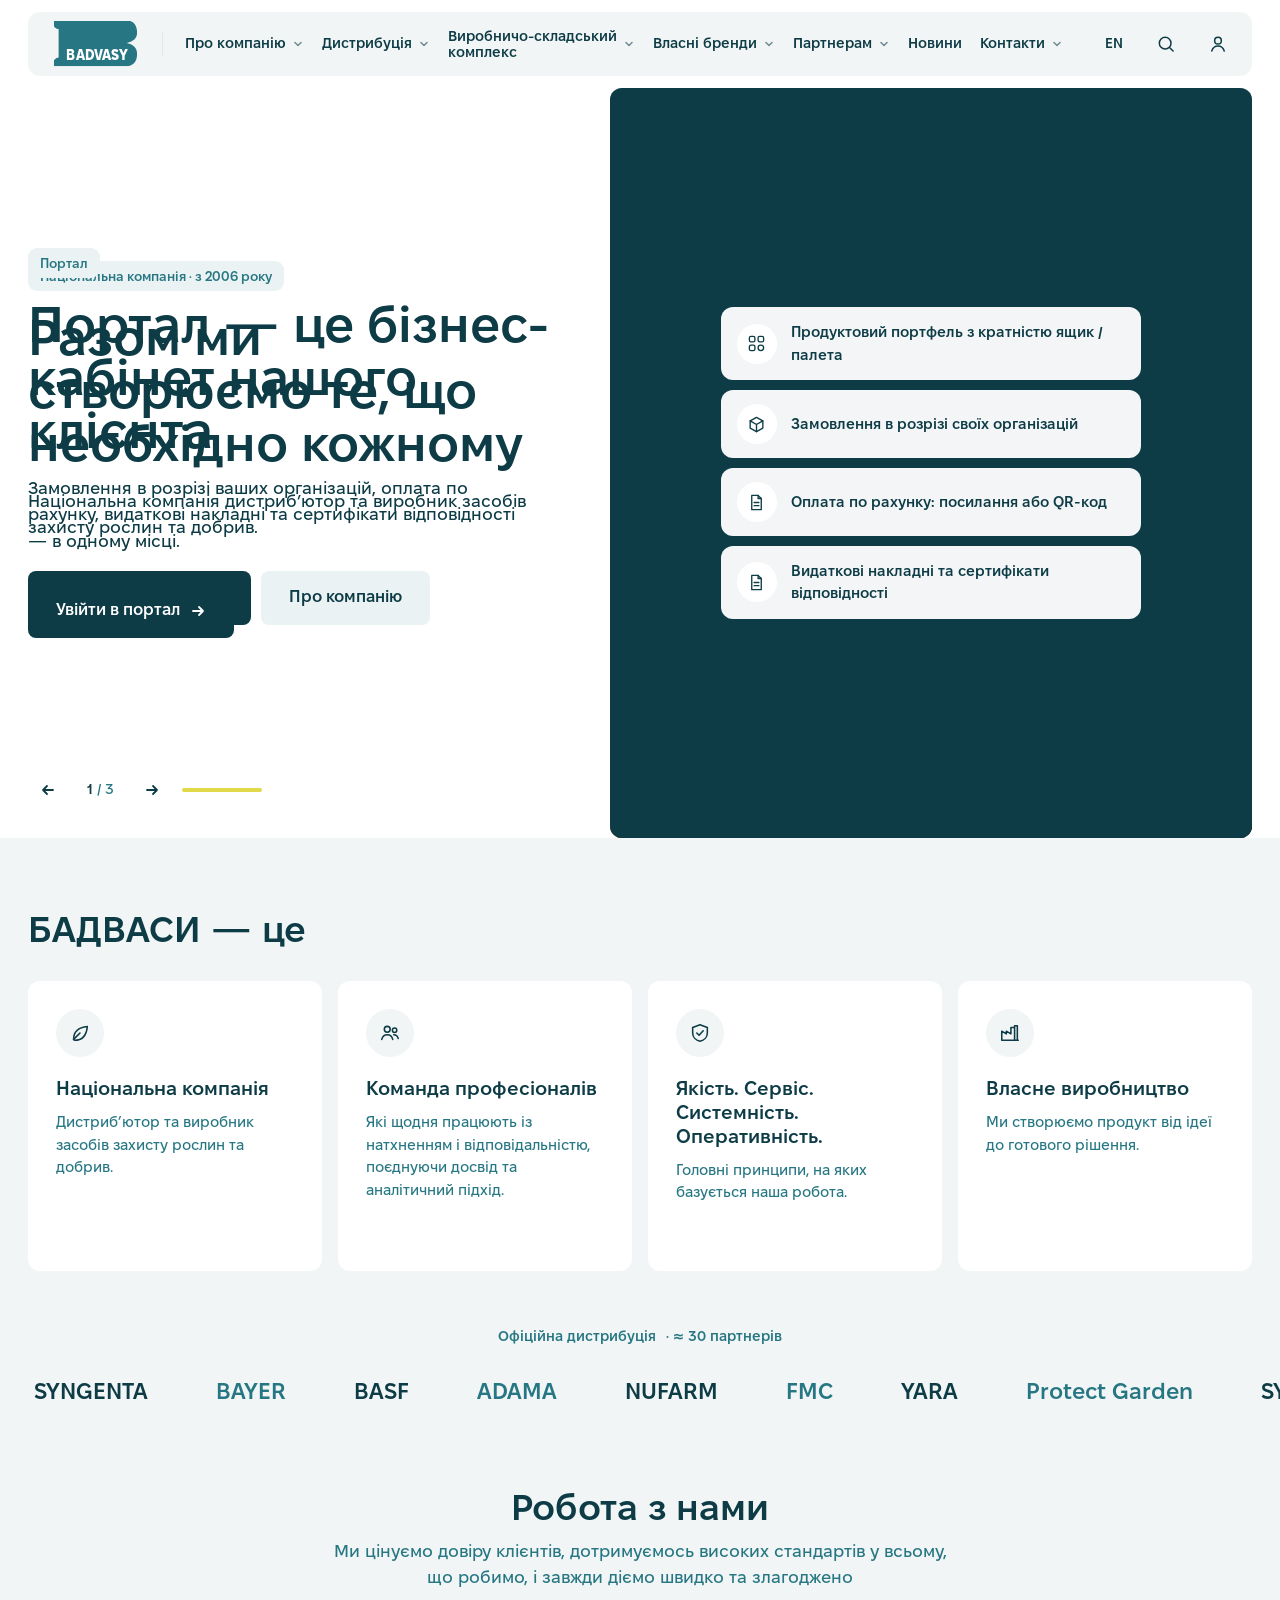
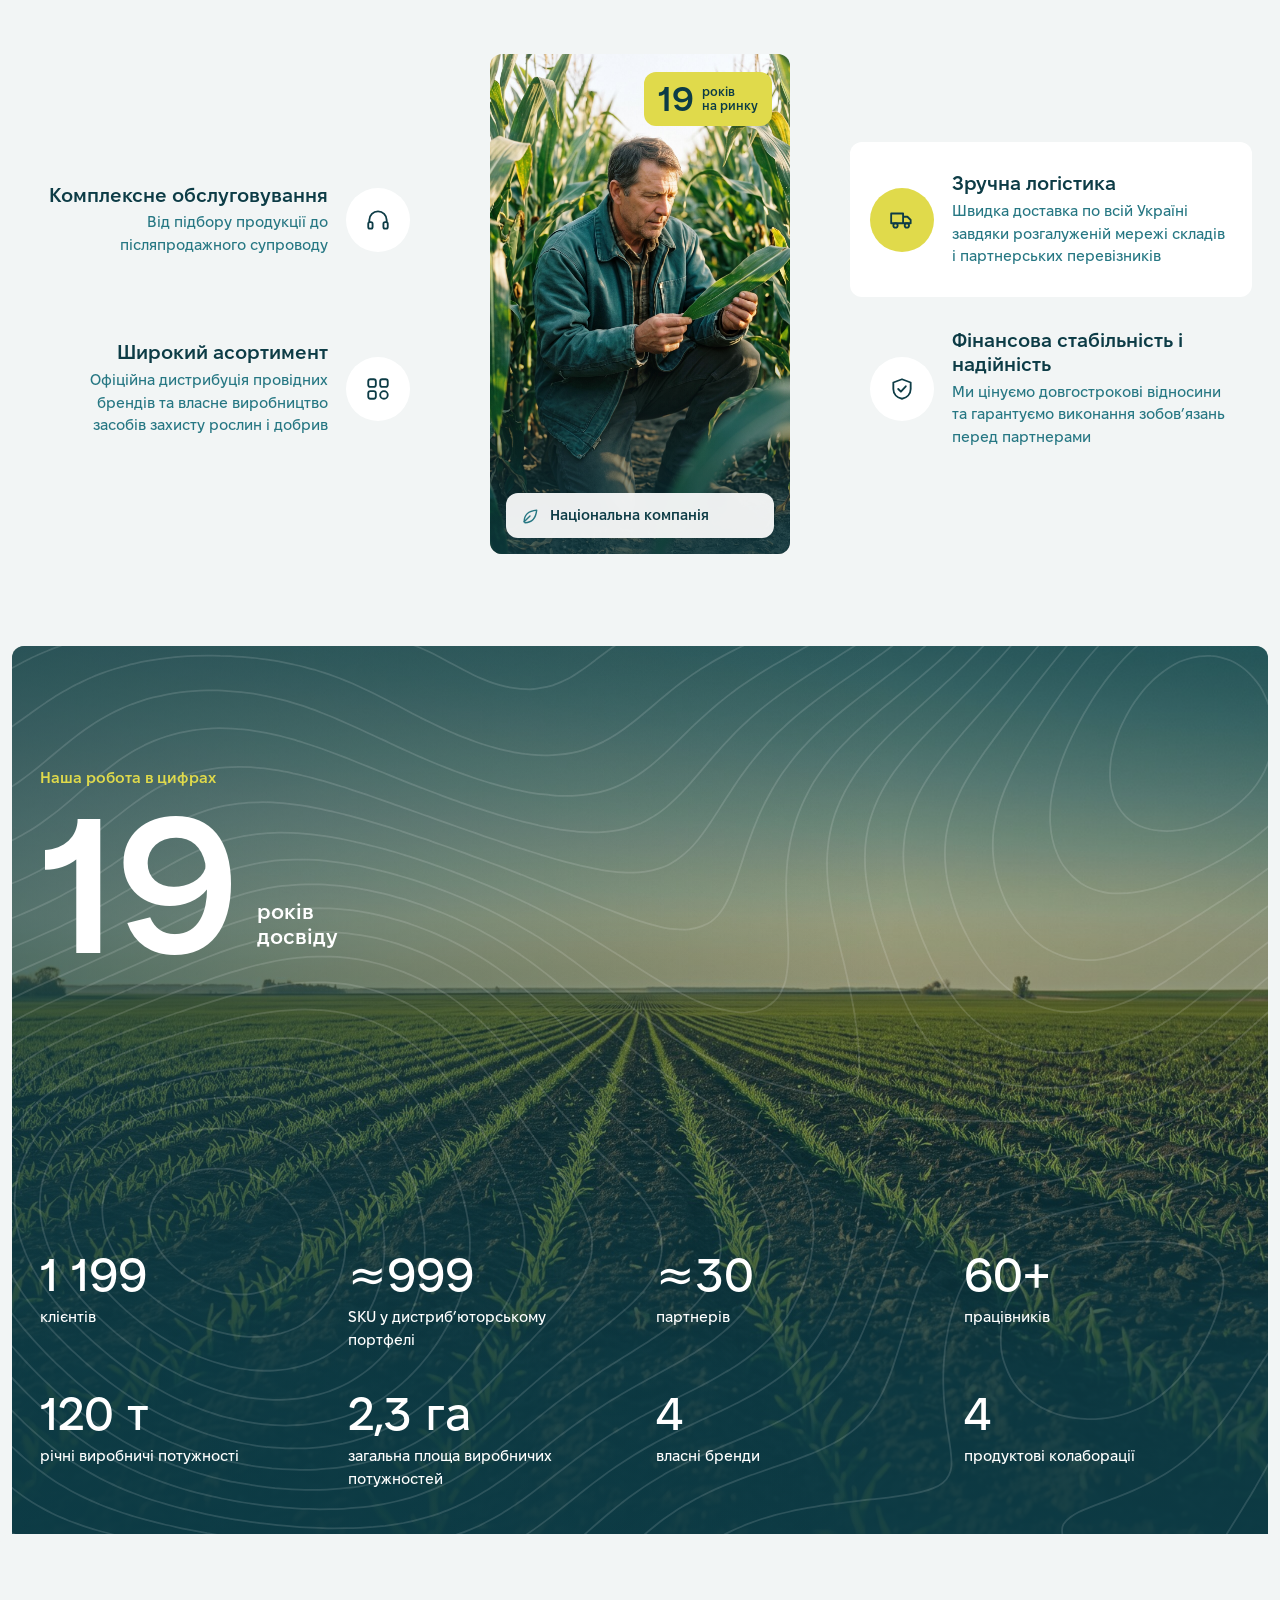
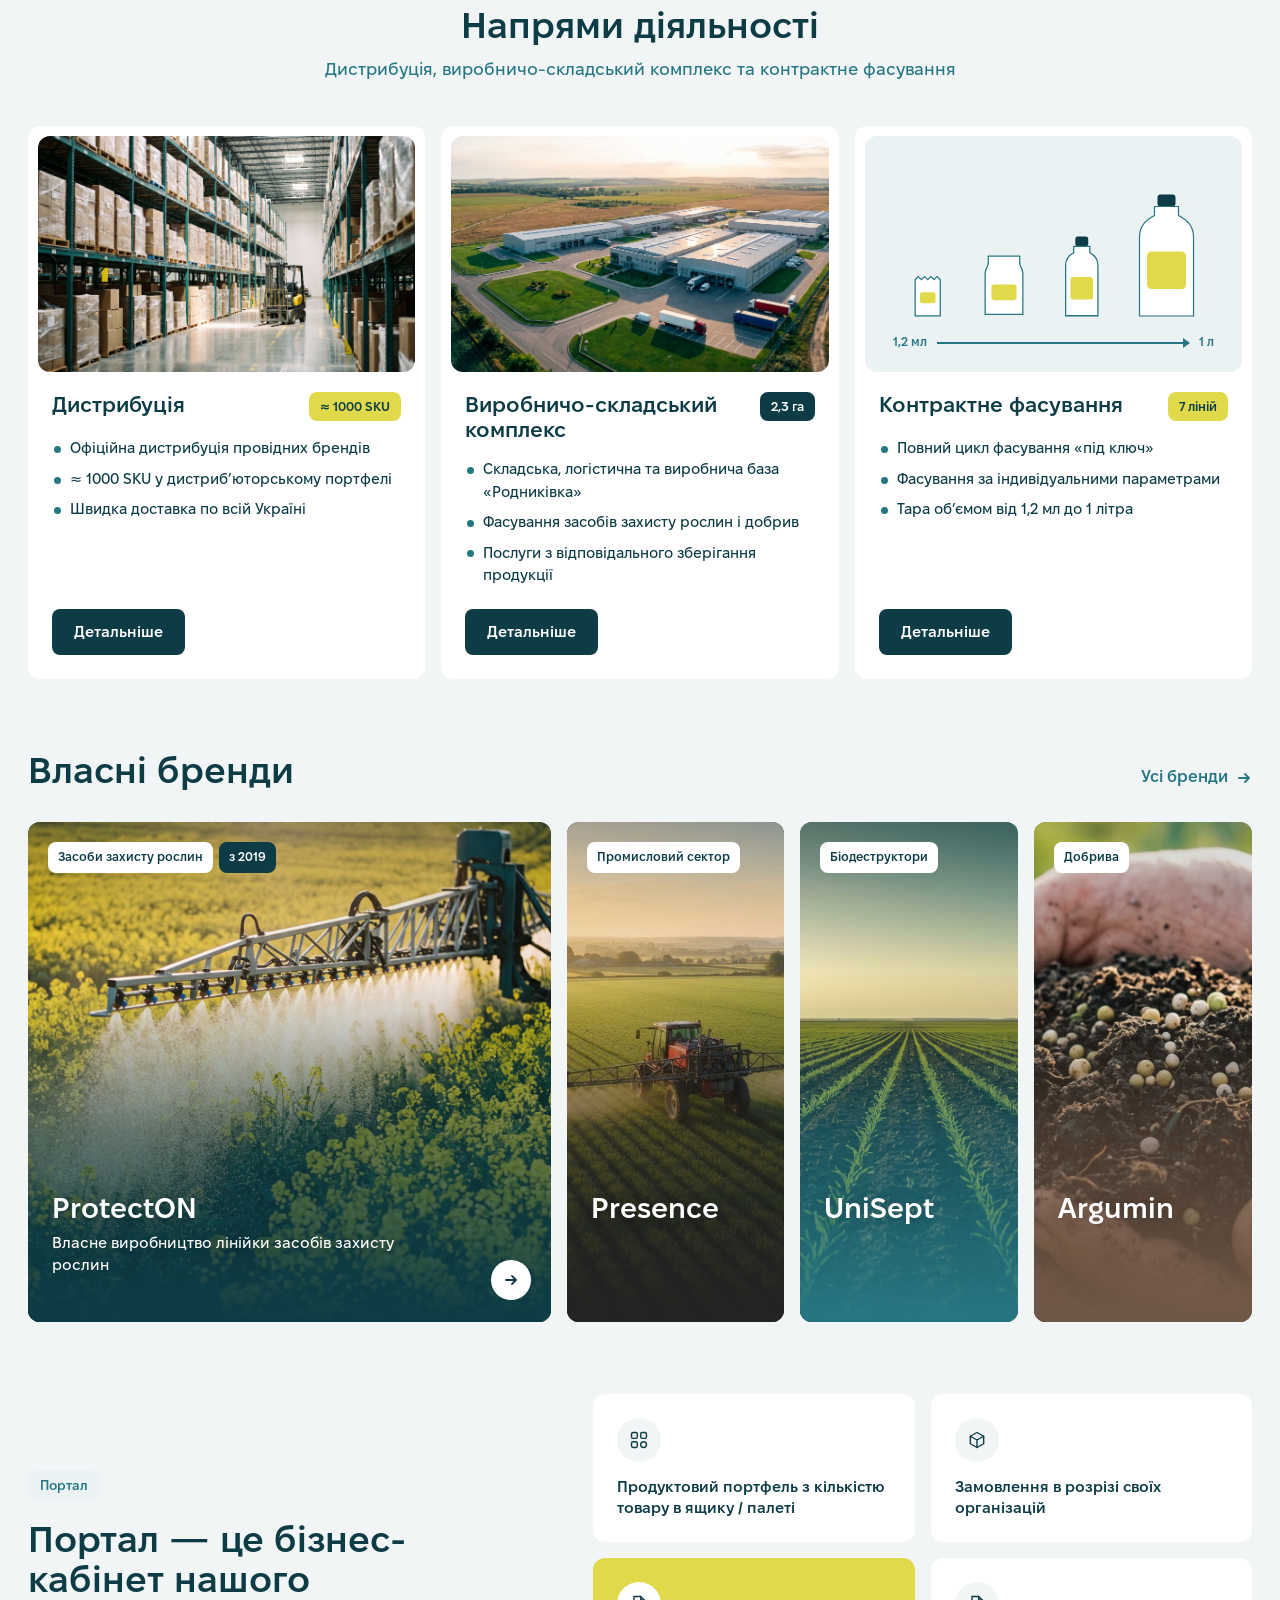
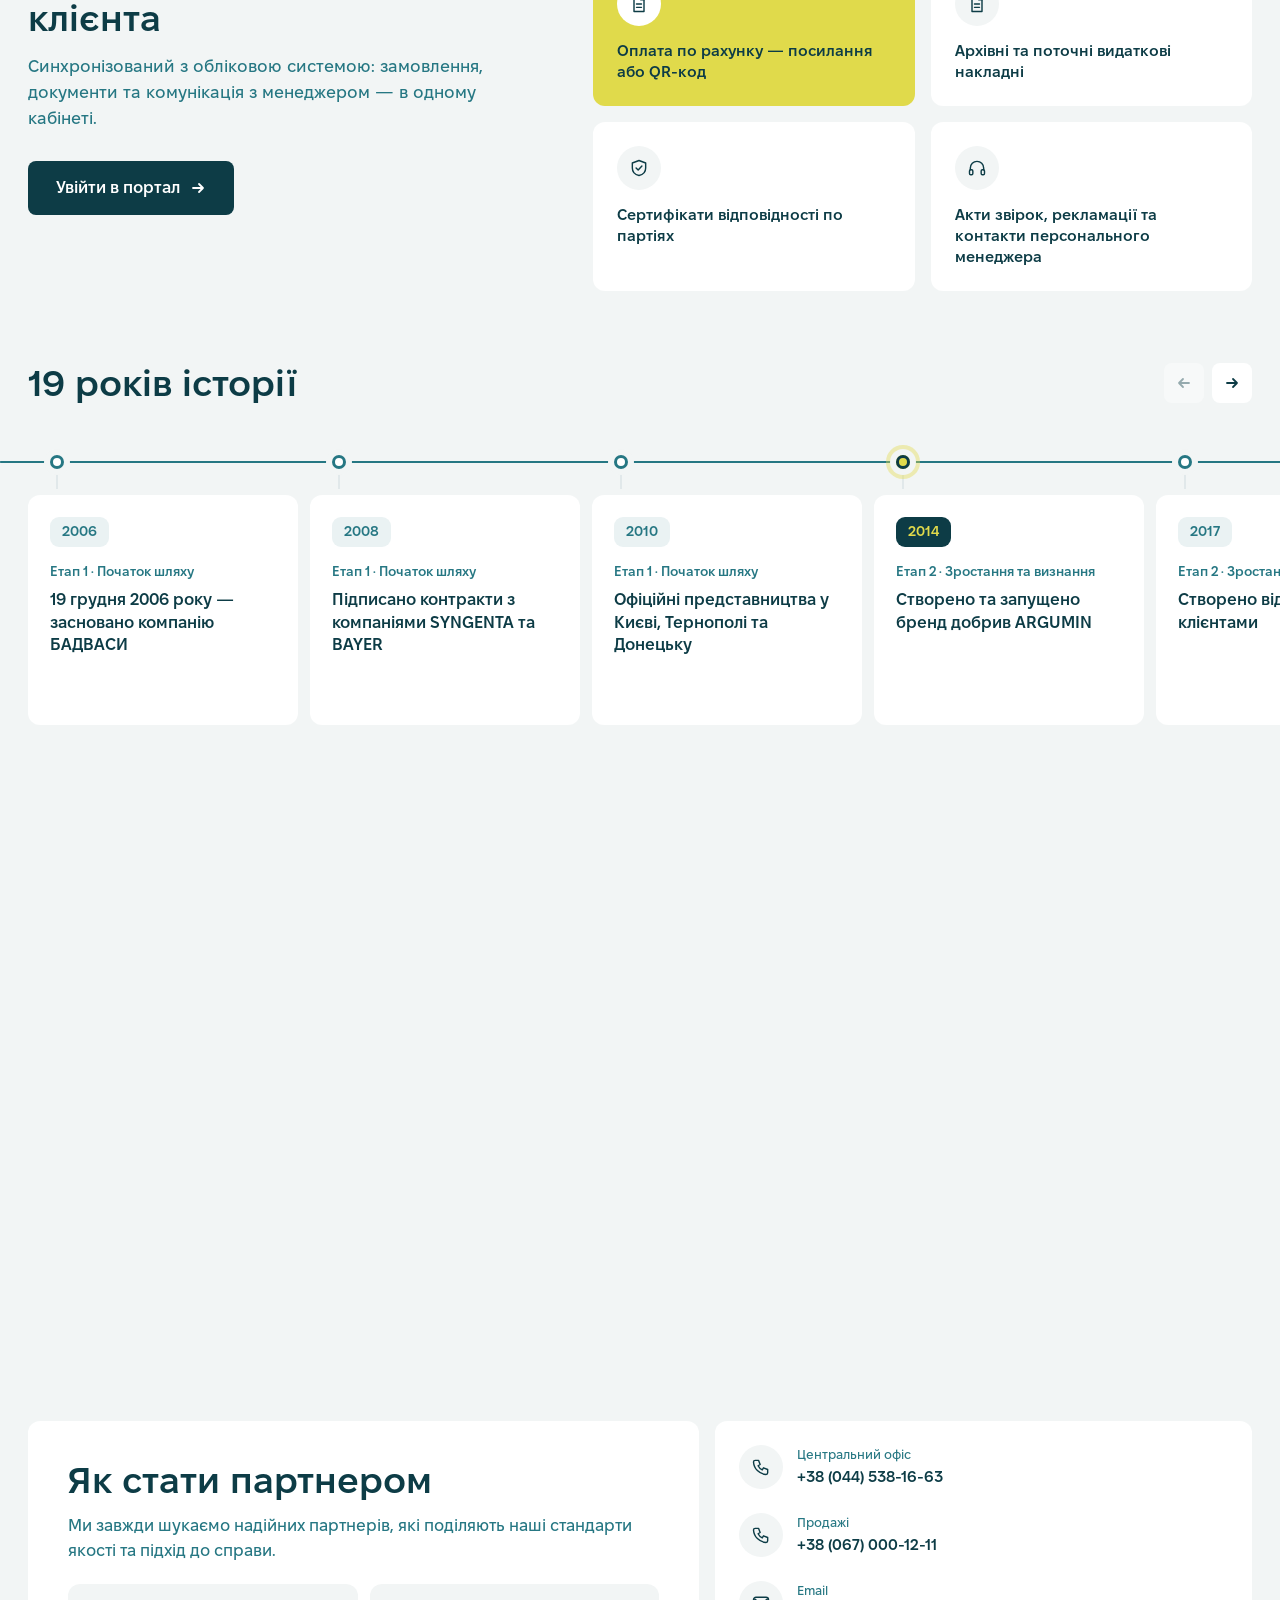
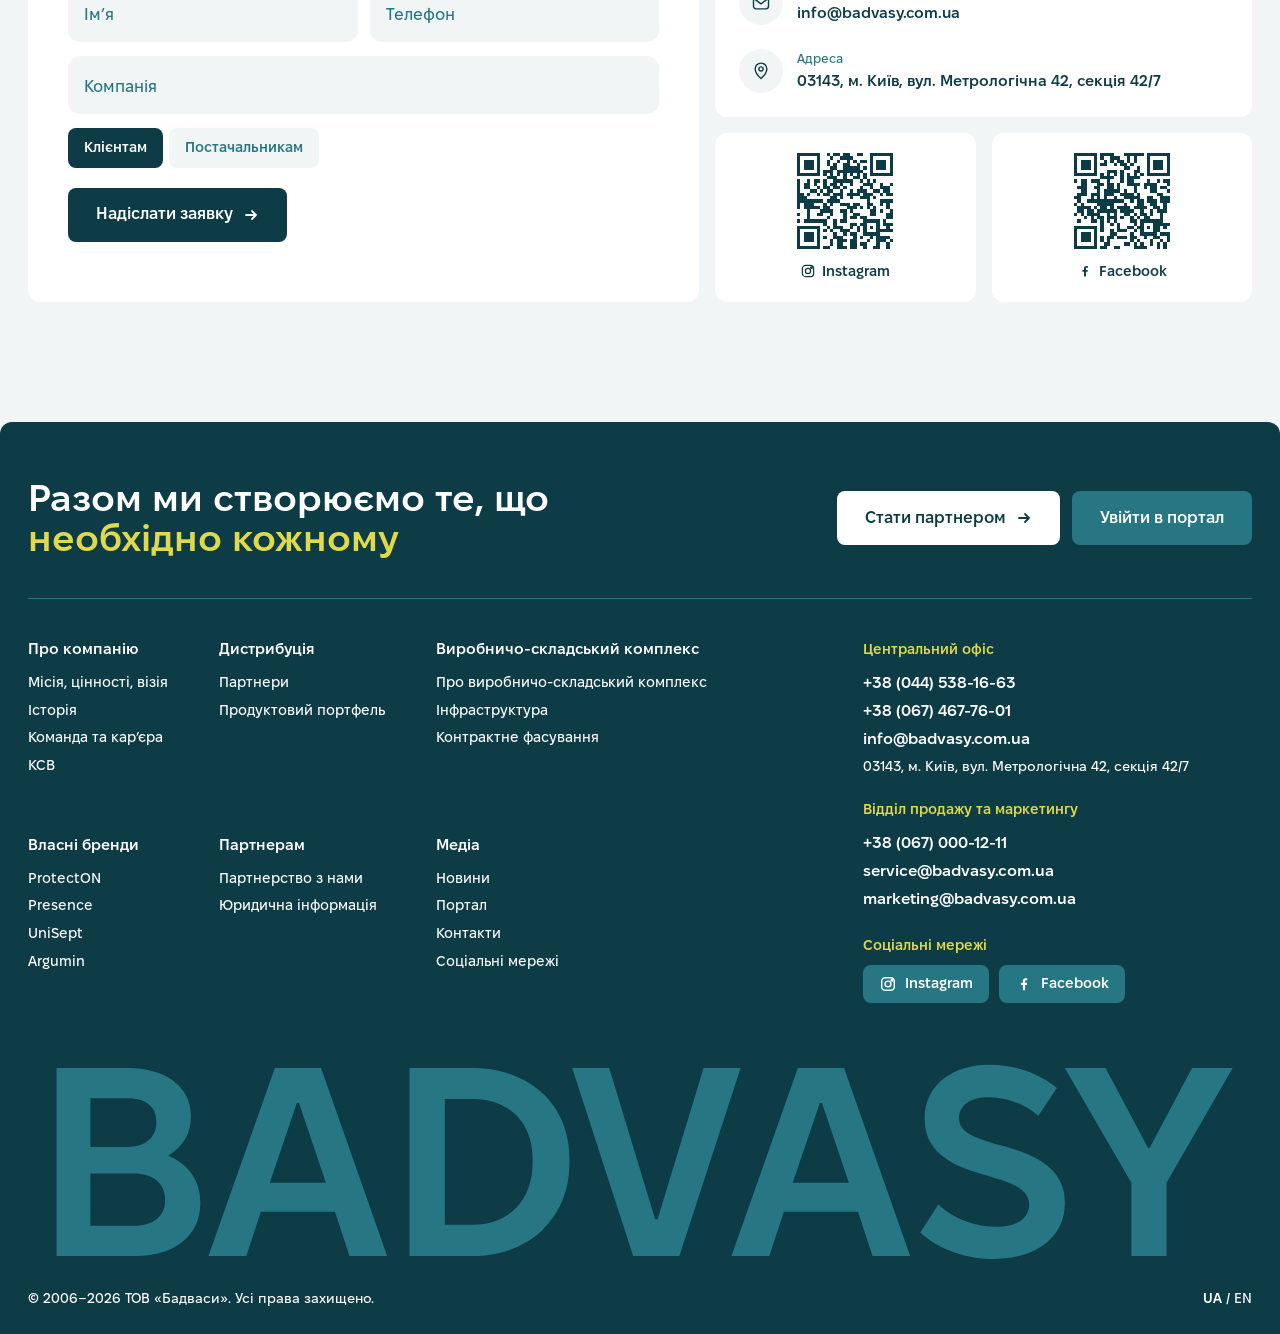
==== commit 6c354e92: "Presence: нове фото — обприскувач їде полем уздовж рядків (v2, v3)" ====
--- a/v2/index.html
+++ b/v2/index.html
@@ -43,7 +43,7 @@
 <header class="hdr" id="hdr"></header>
 <main id="main"></main>
 <footer class="ftr2" id="ftr"></footer>
-<script src="v2.js?v=71" defer></script>
+<script src="v2.js?v=75" defer></script>
 <script src="../assets/mobile.js?v=1" defer></script>
 </body>
 </html>
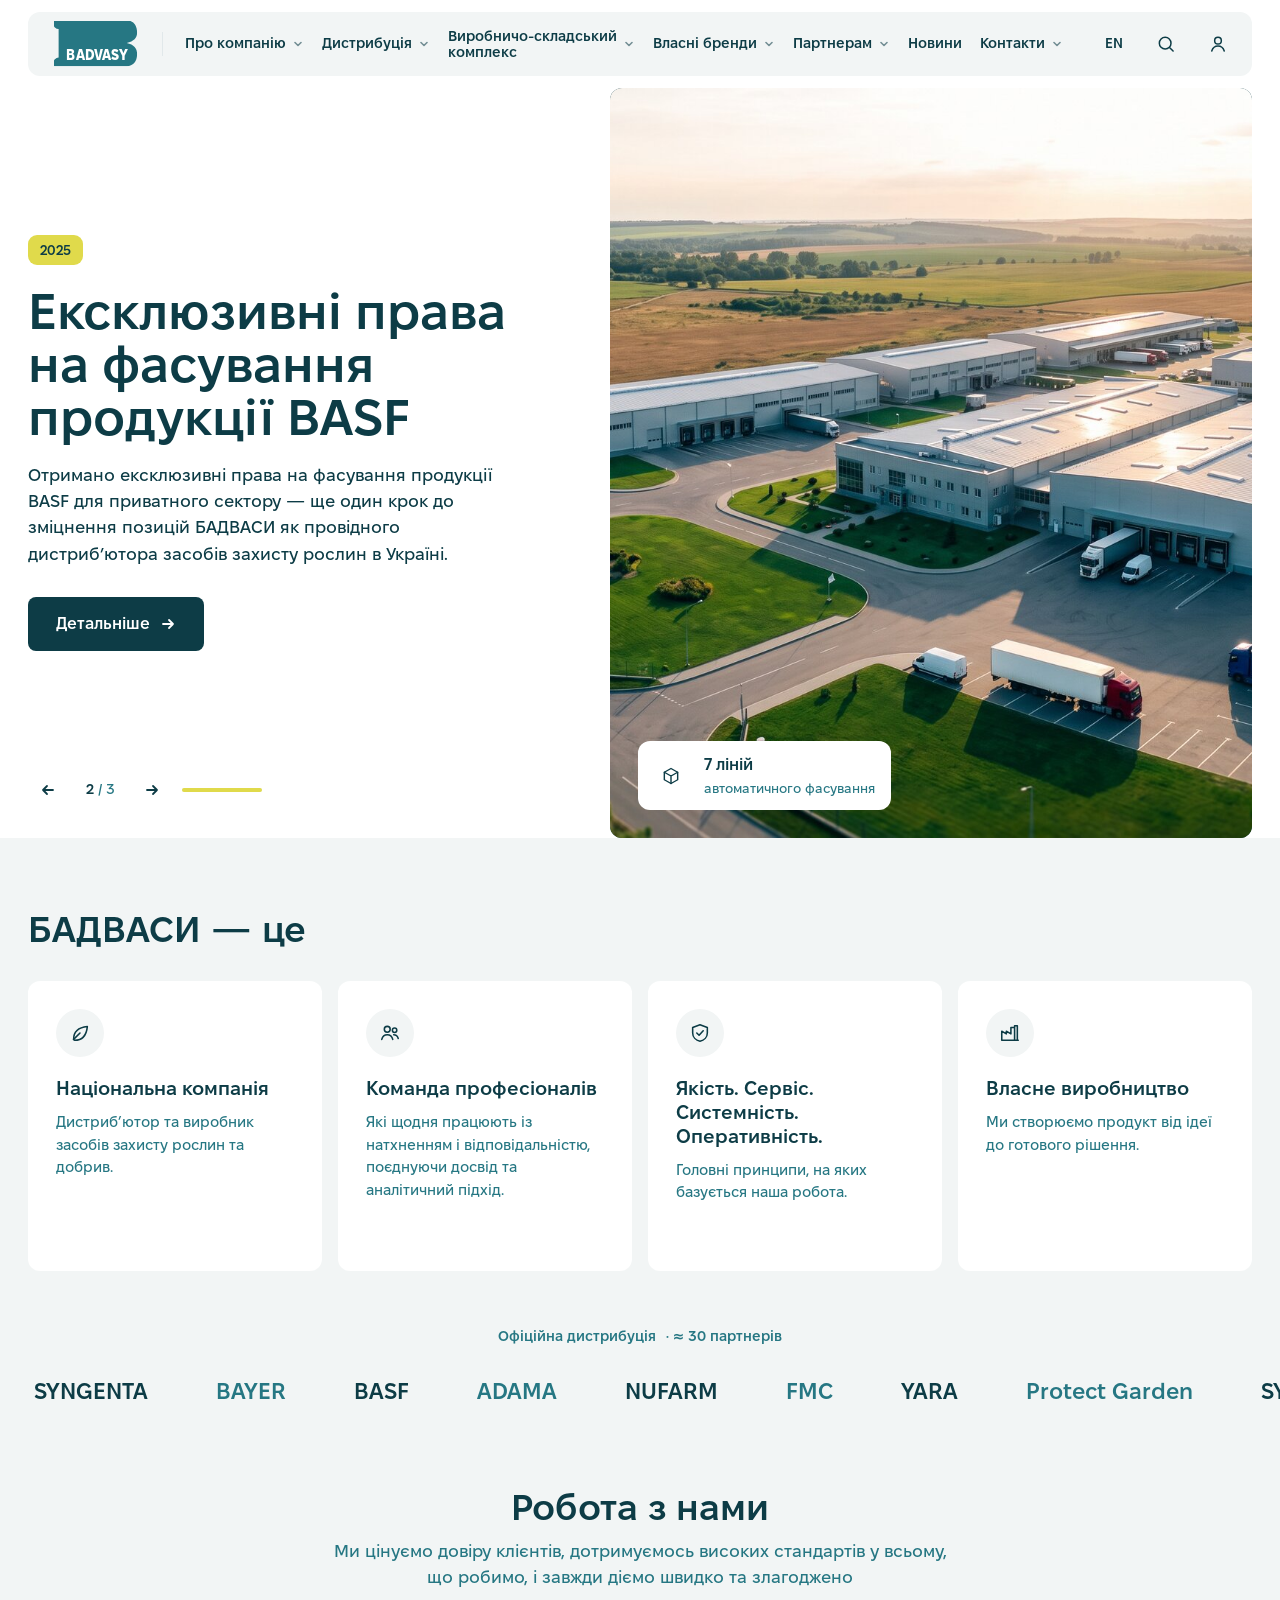
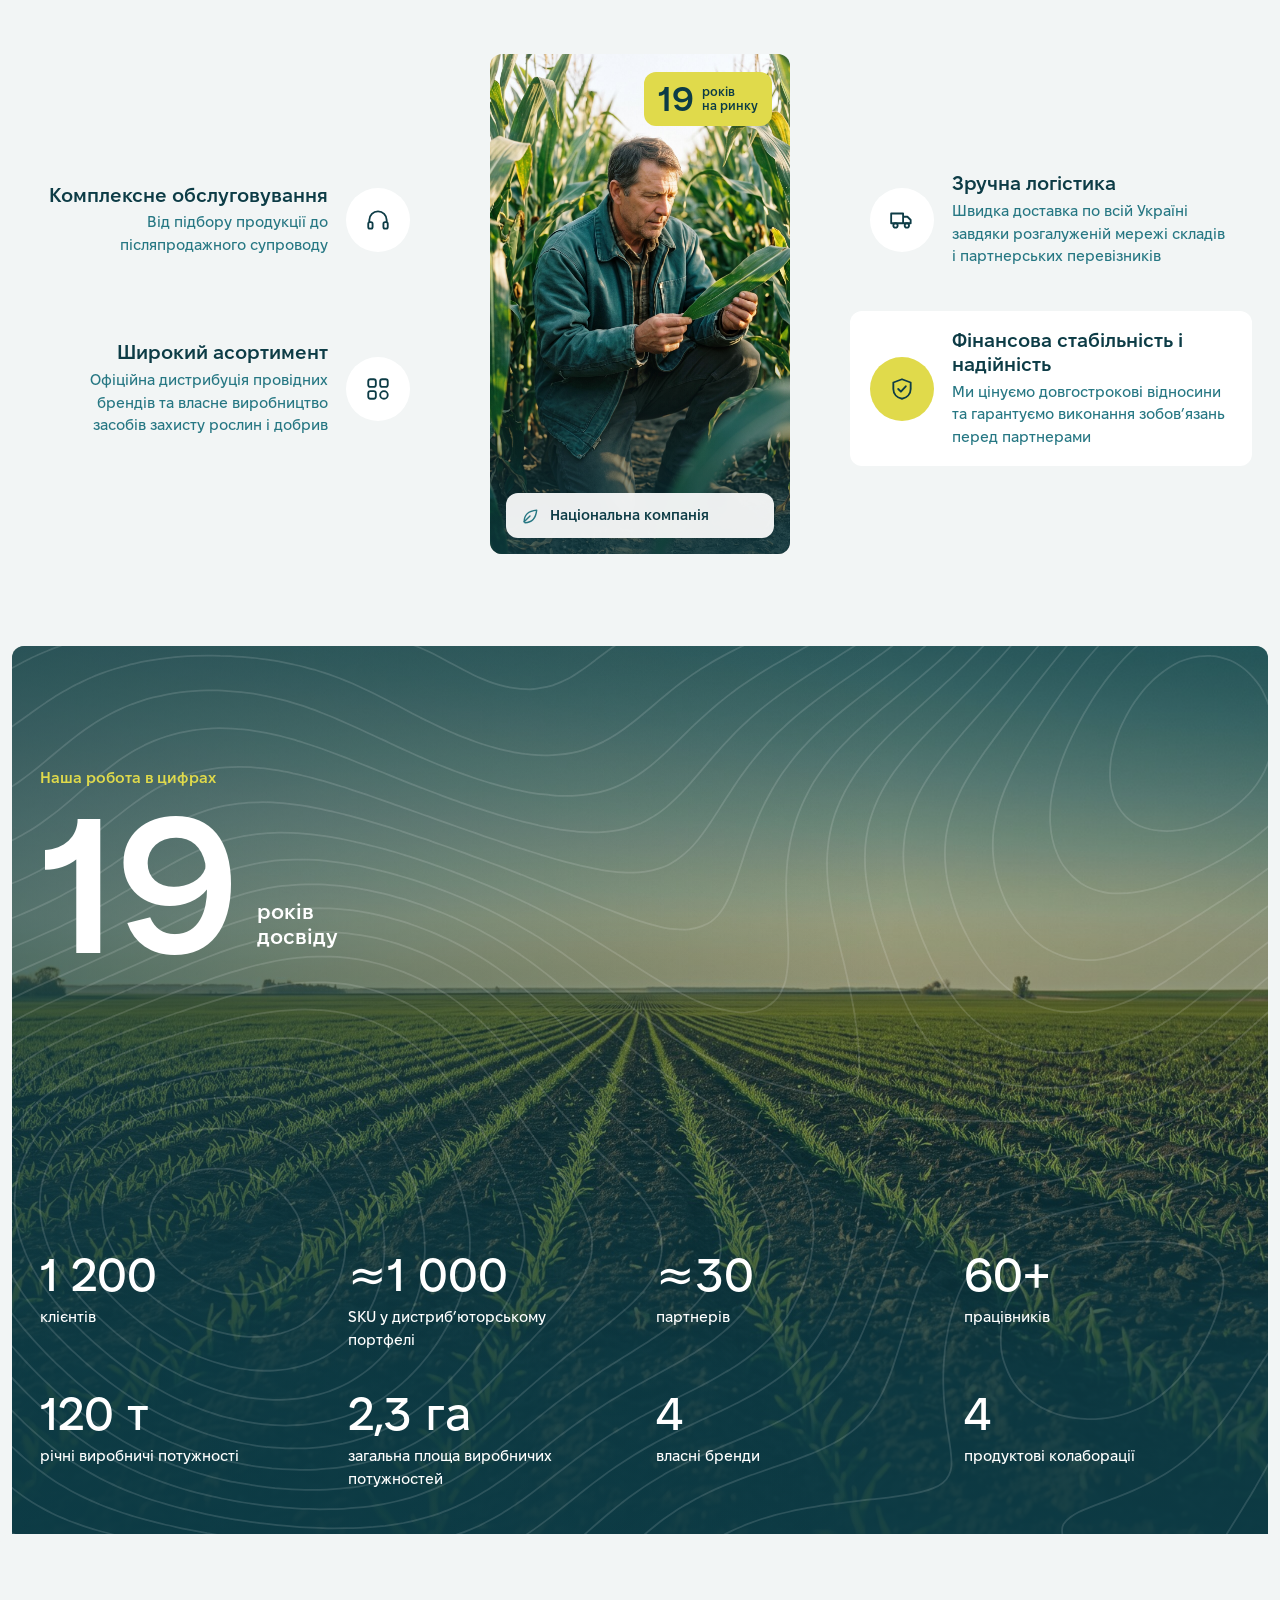
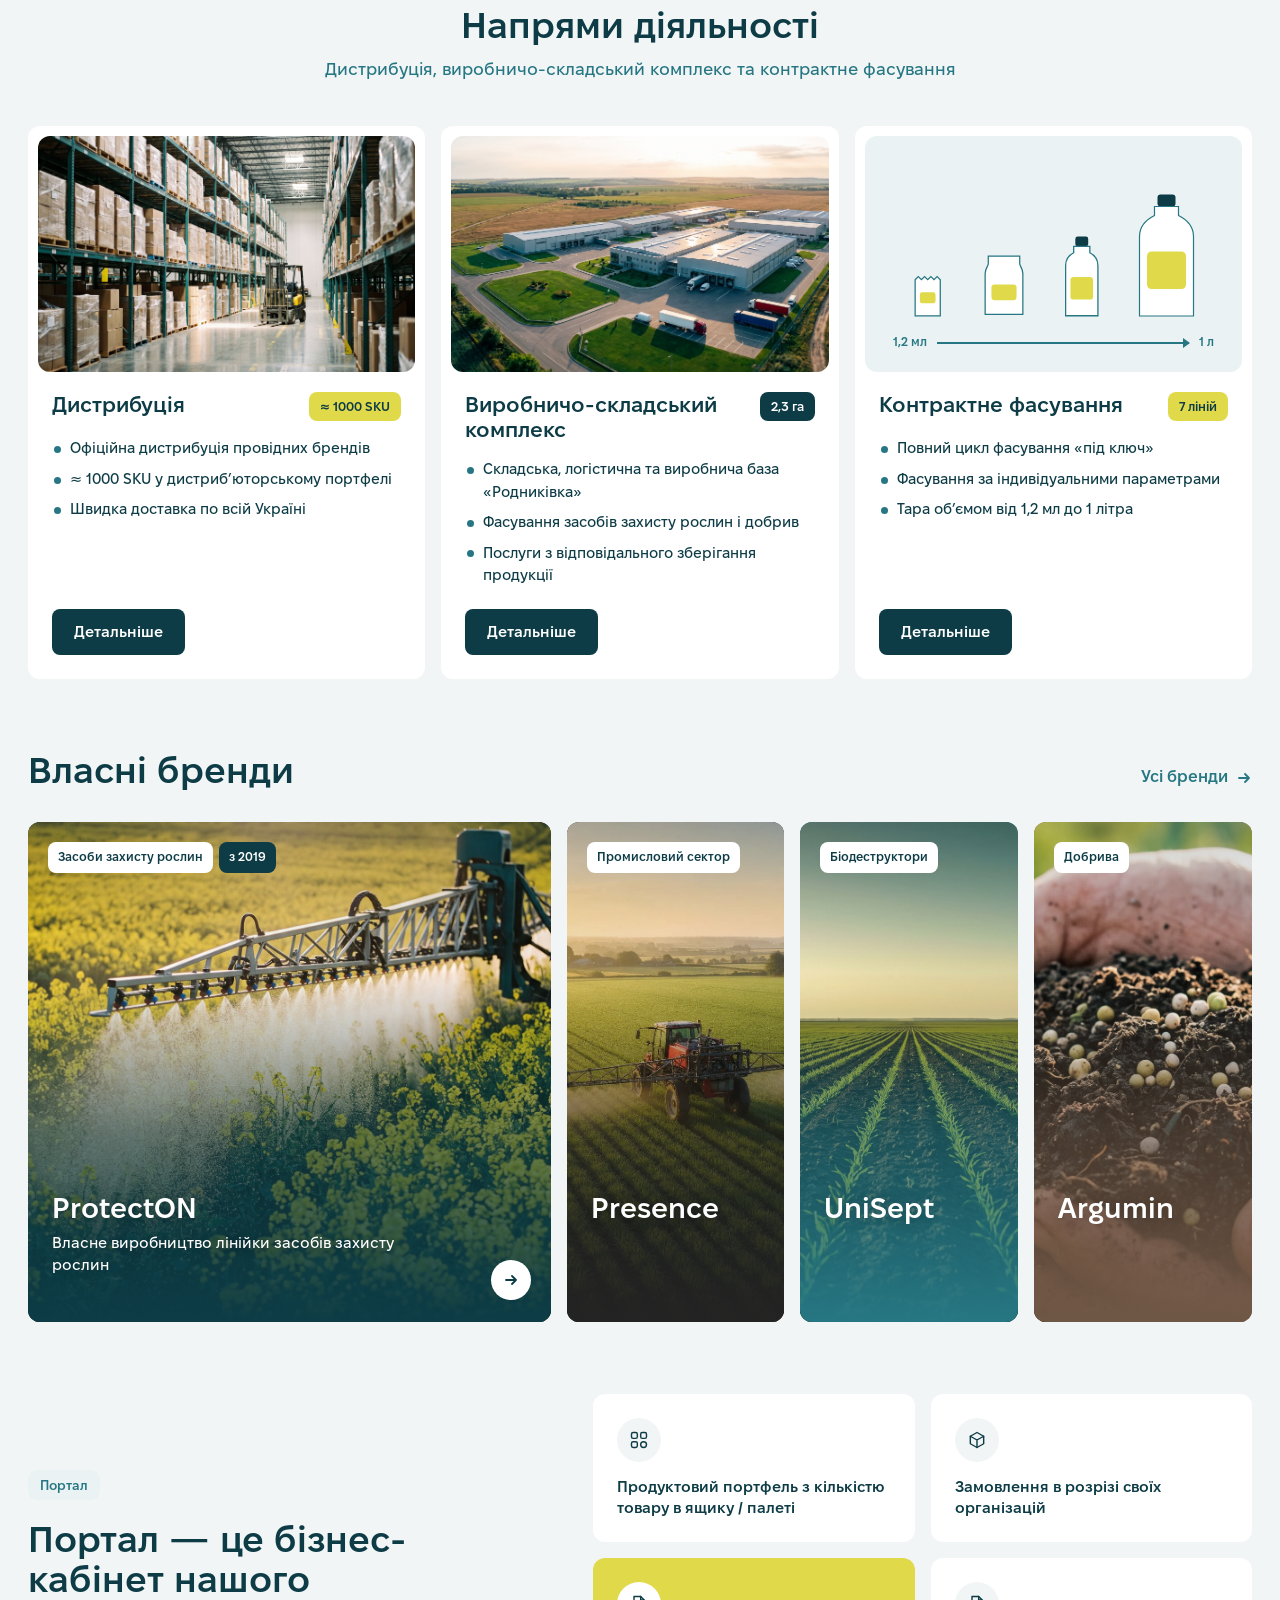
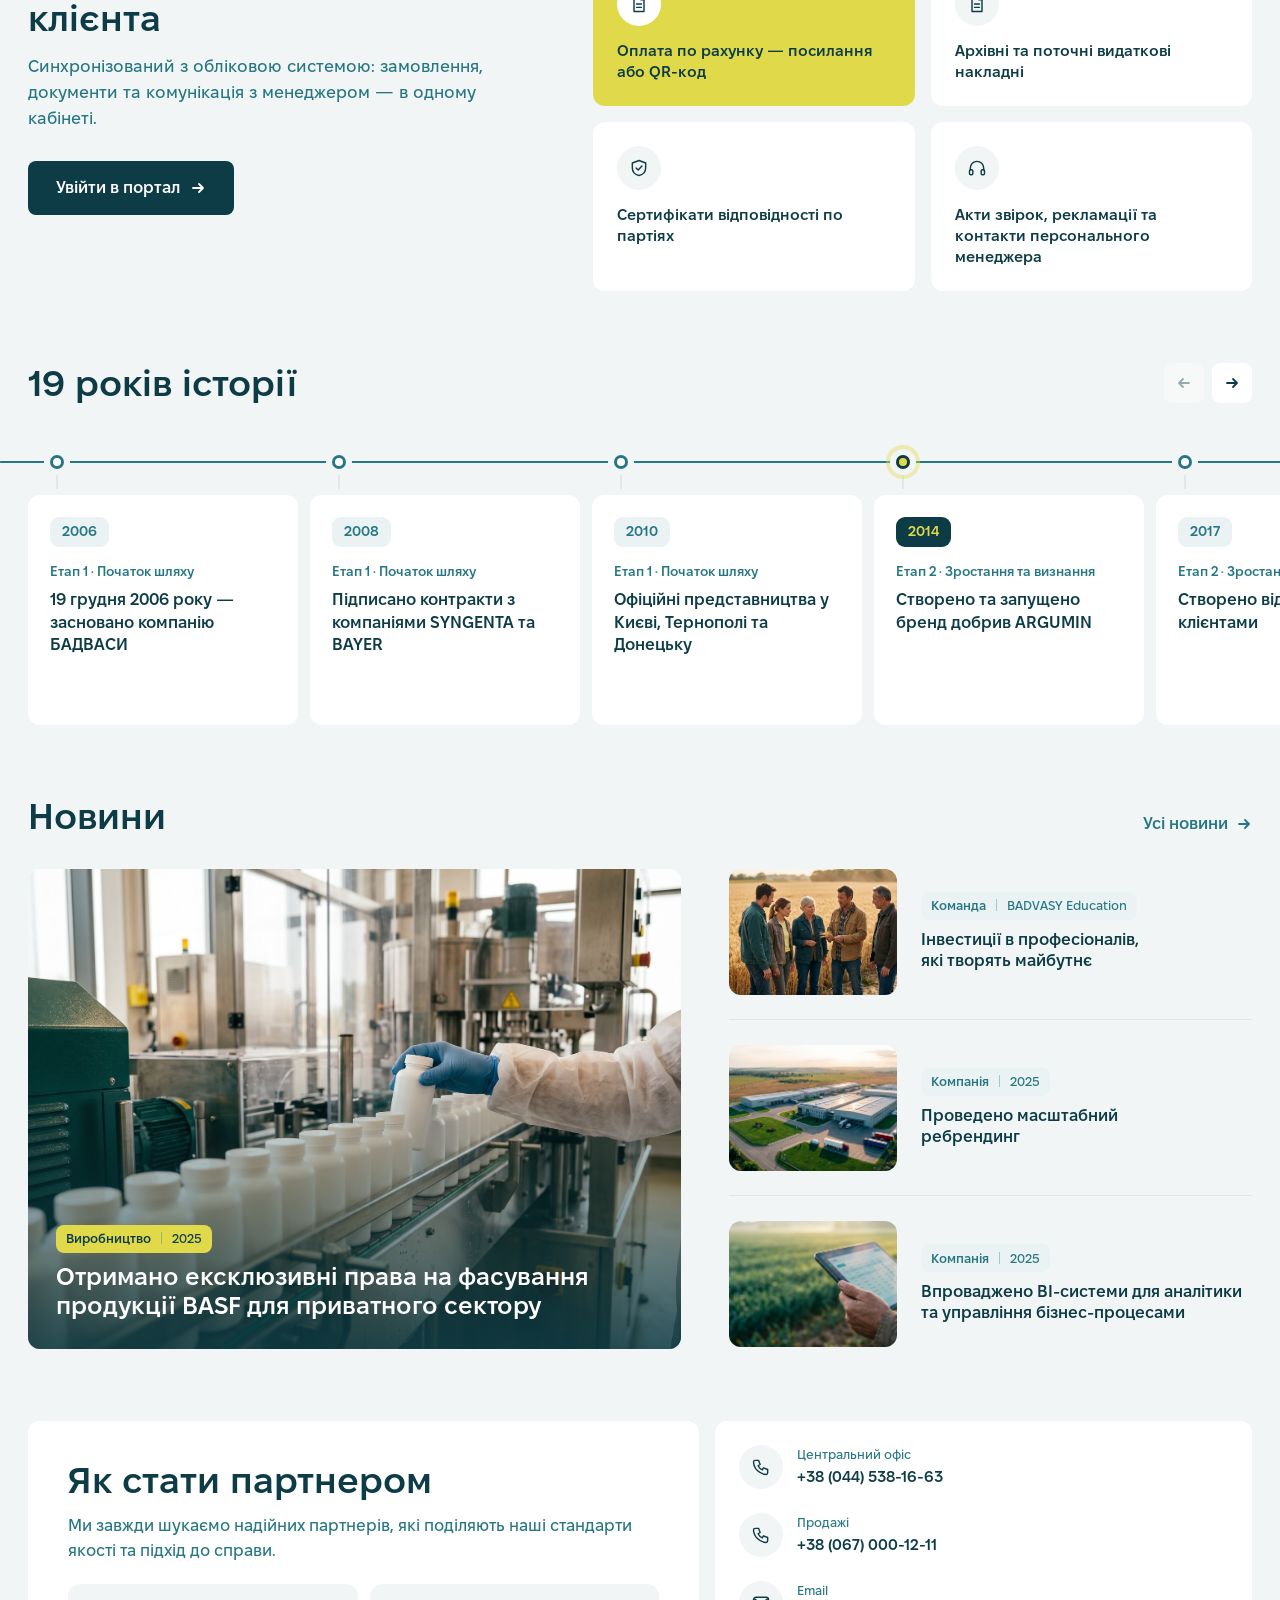
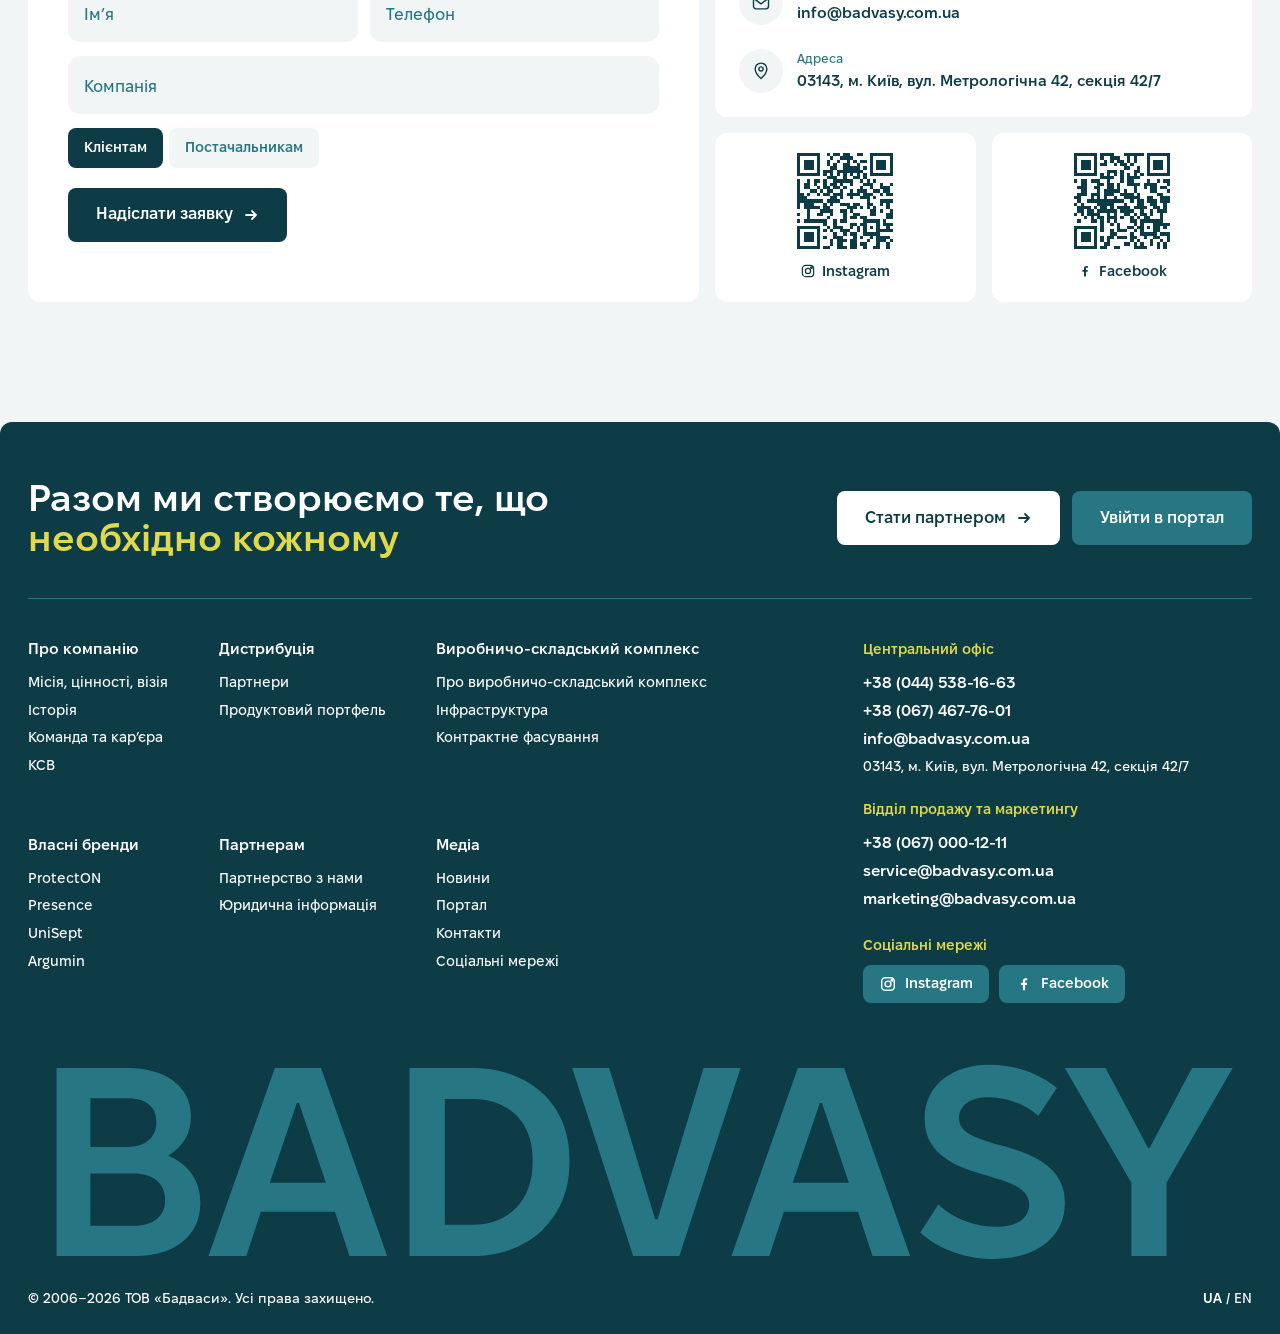
==== commit aac7ec57: "Presence: фото у повній якості 2000px" ====
--- a/v2/index.html
+++ b/v2/index.html
@@ -43,7 +43,7 @@
 <header class="hdr" id="hdr"></header>
 <main id="main"></main>
 <footer class="ftr2" id="ftr"></footer>
-<script src="v2.js?v=75" defer></script>
+<script src="v2.js?v=76" defer></script>
 <script src="../assets/mobile.js?v=1" defer></script>
 </body>
 </html>
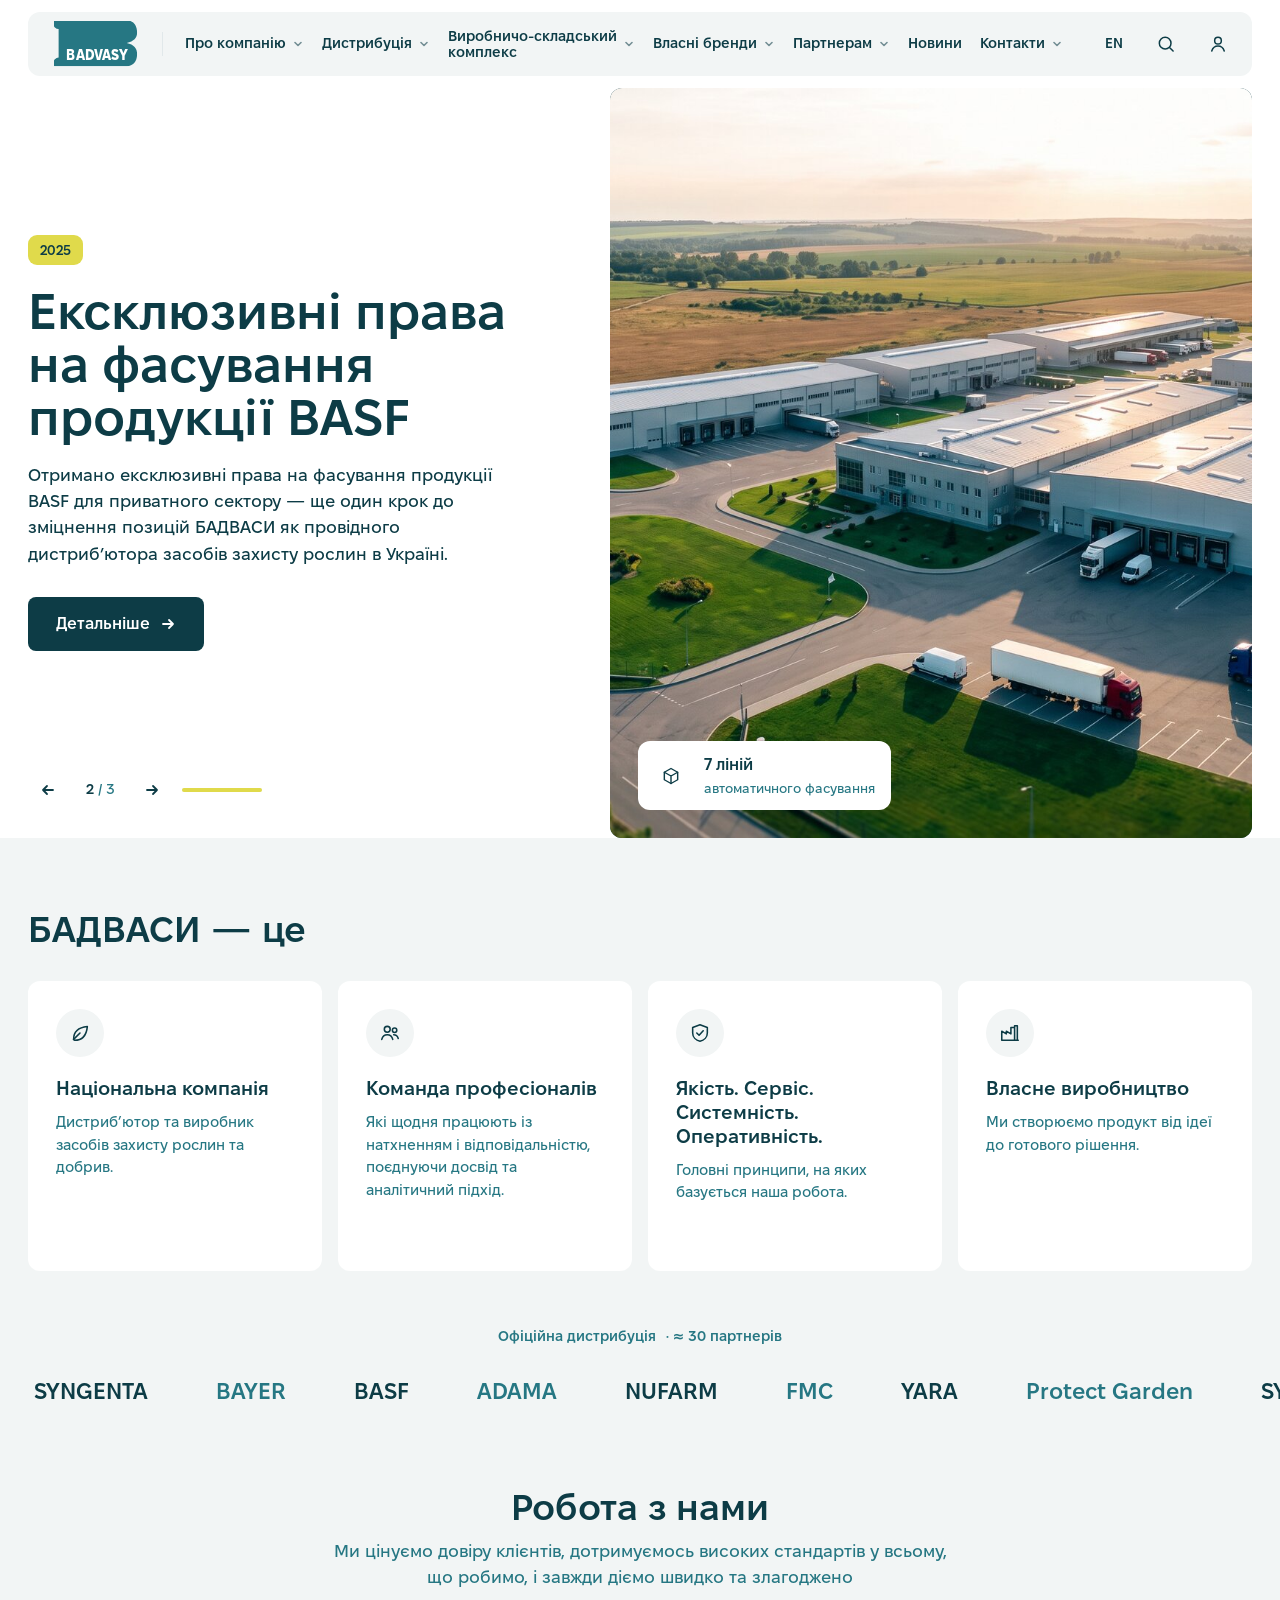
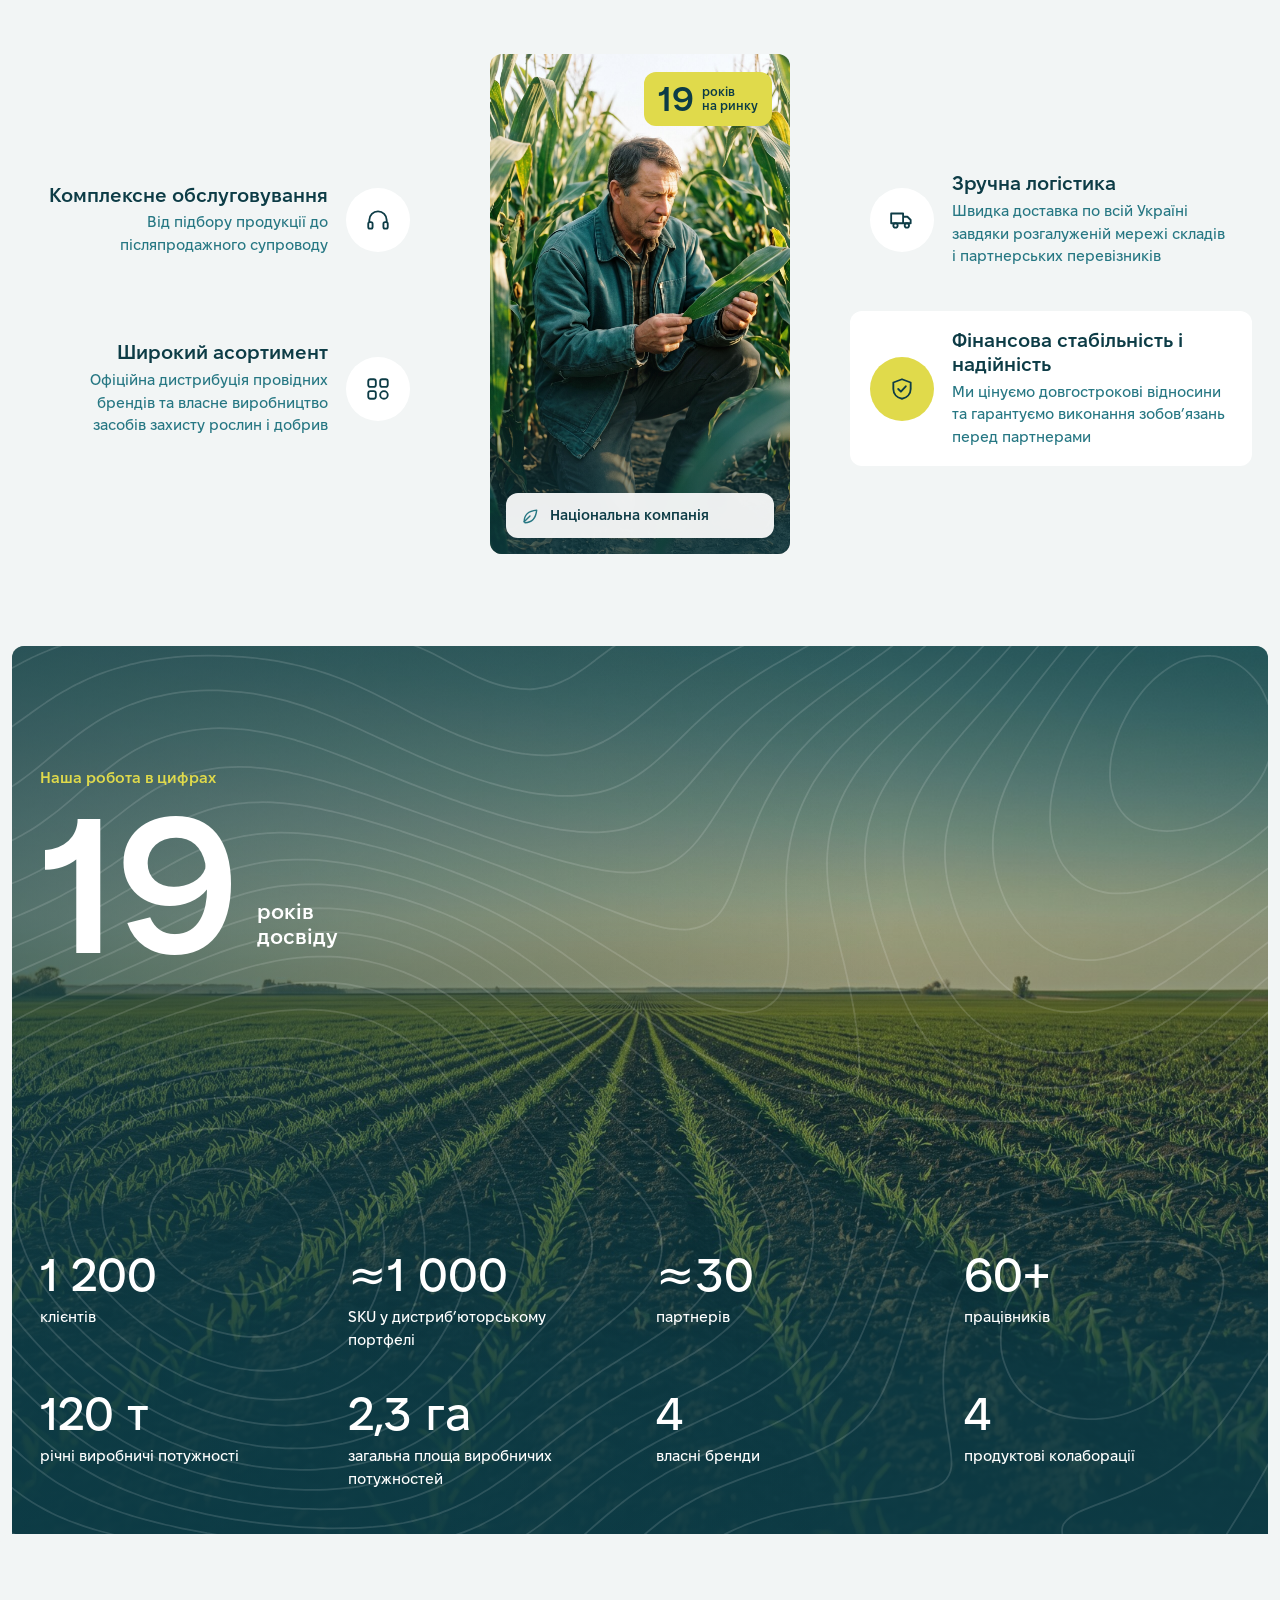
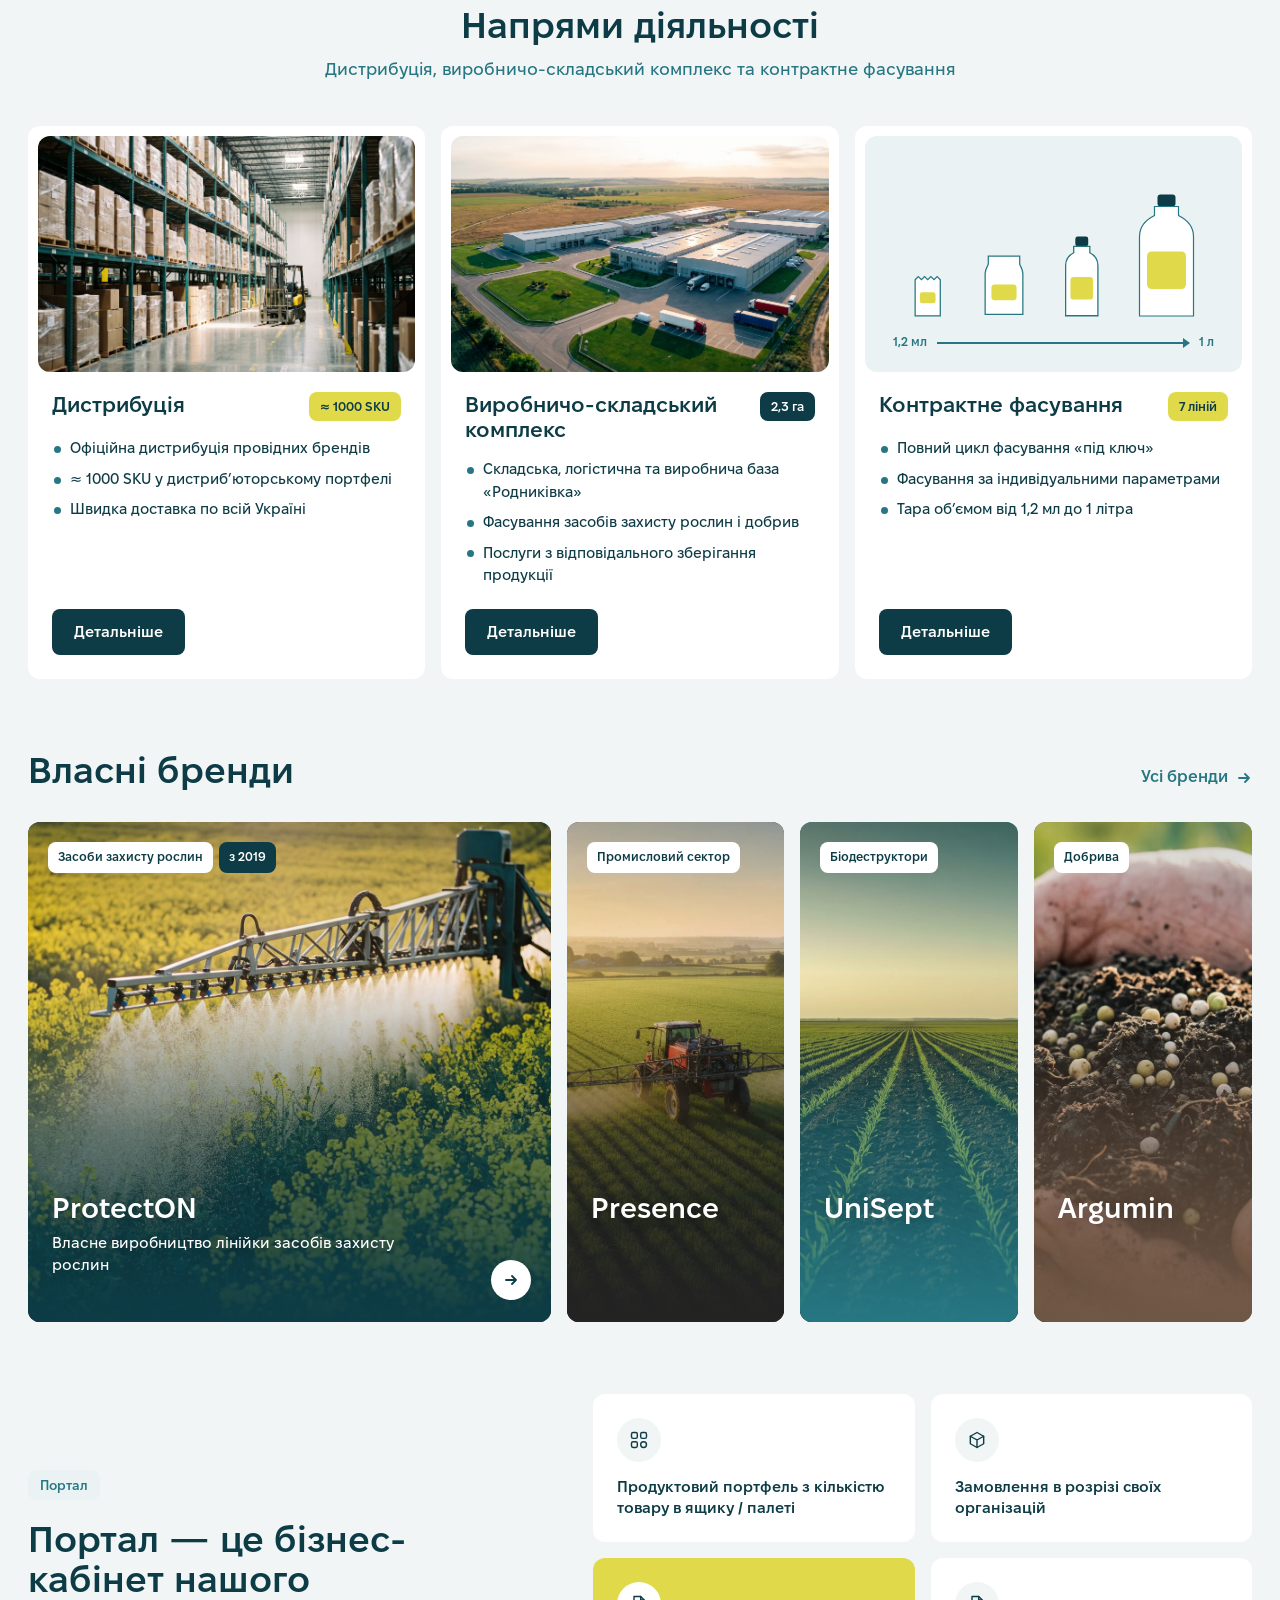
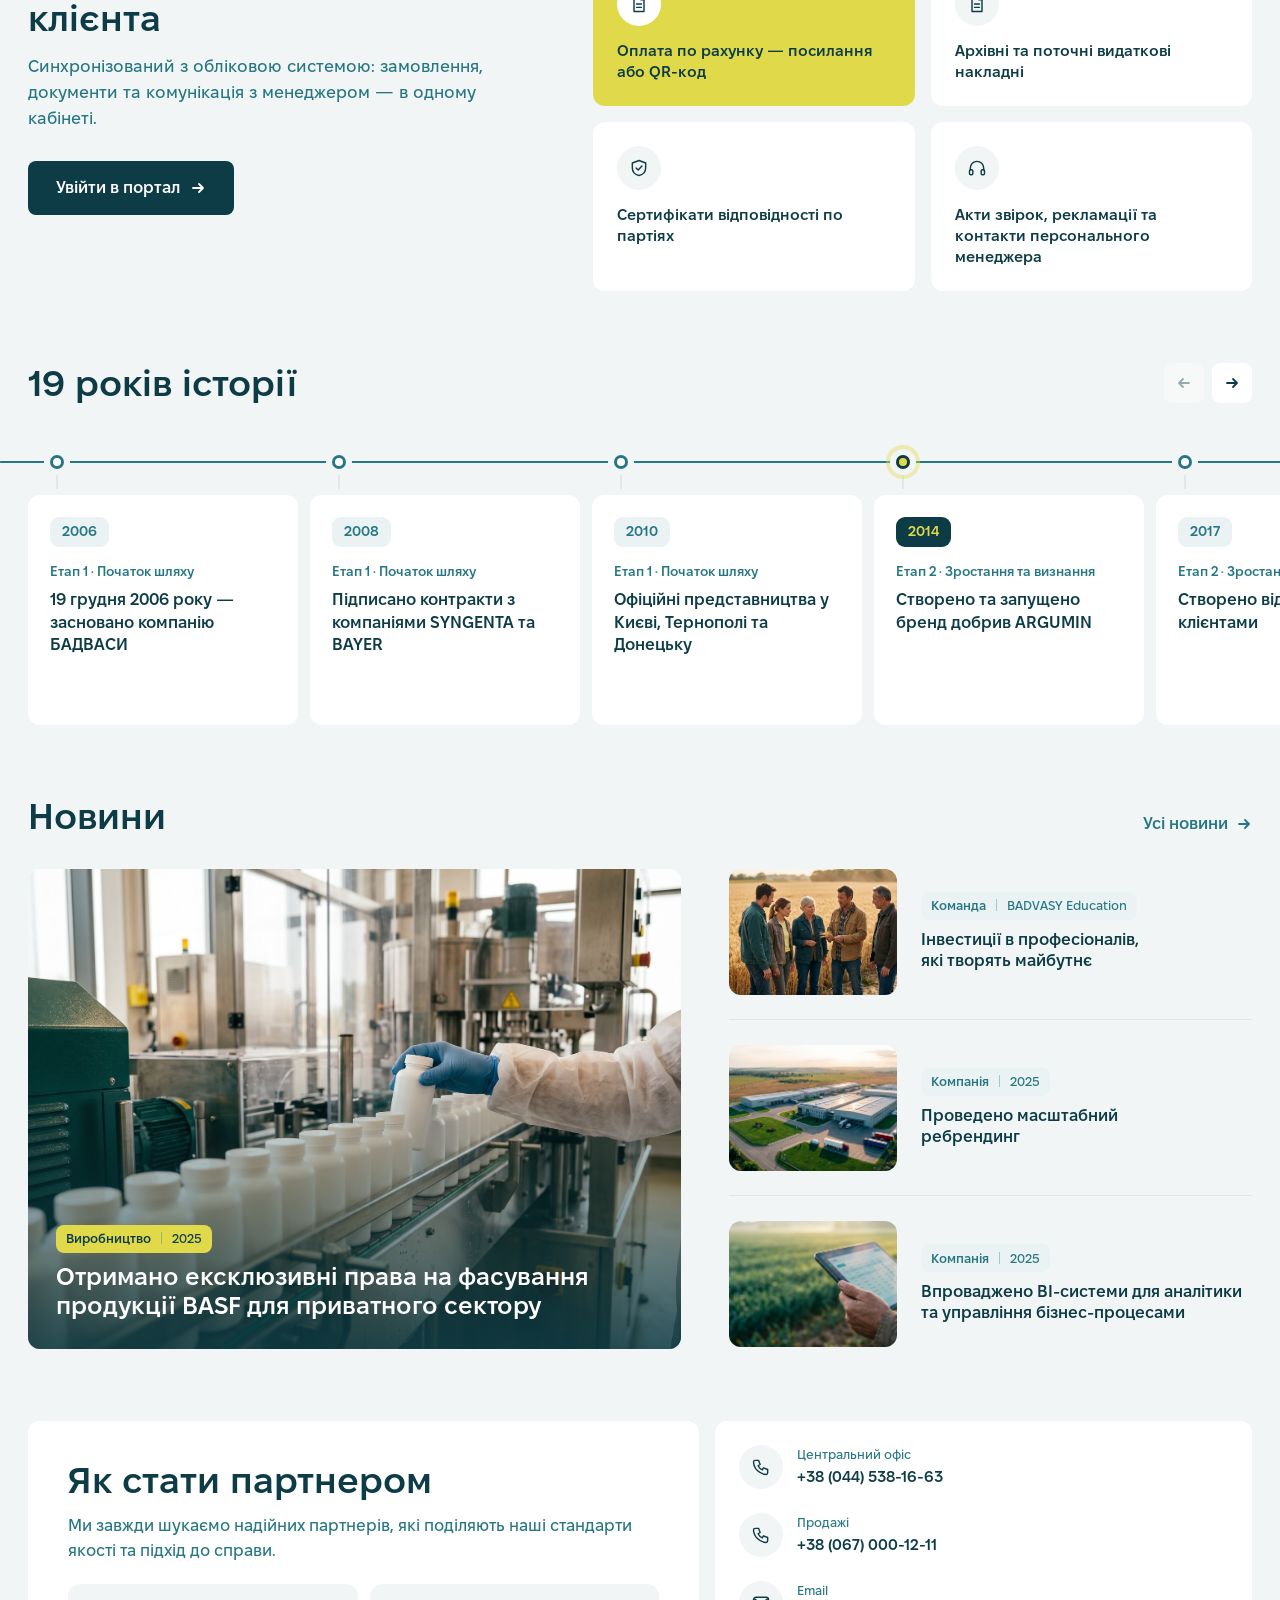
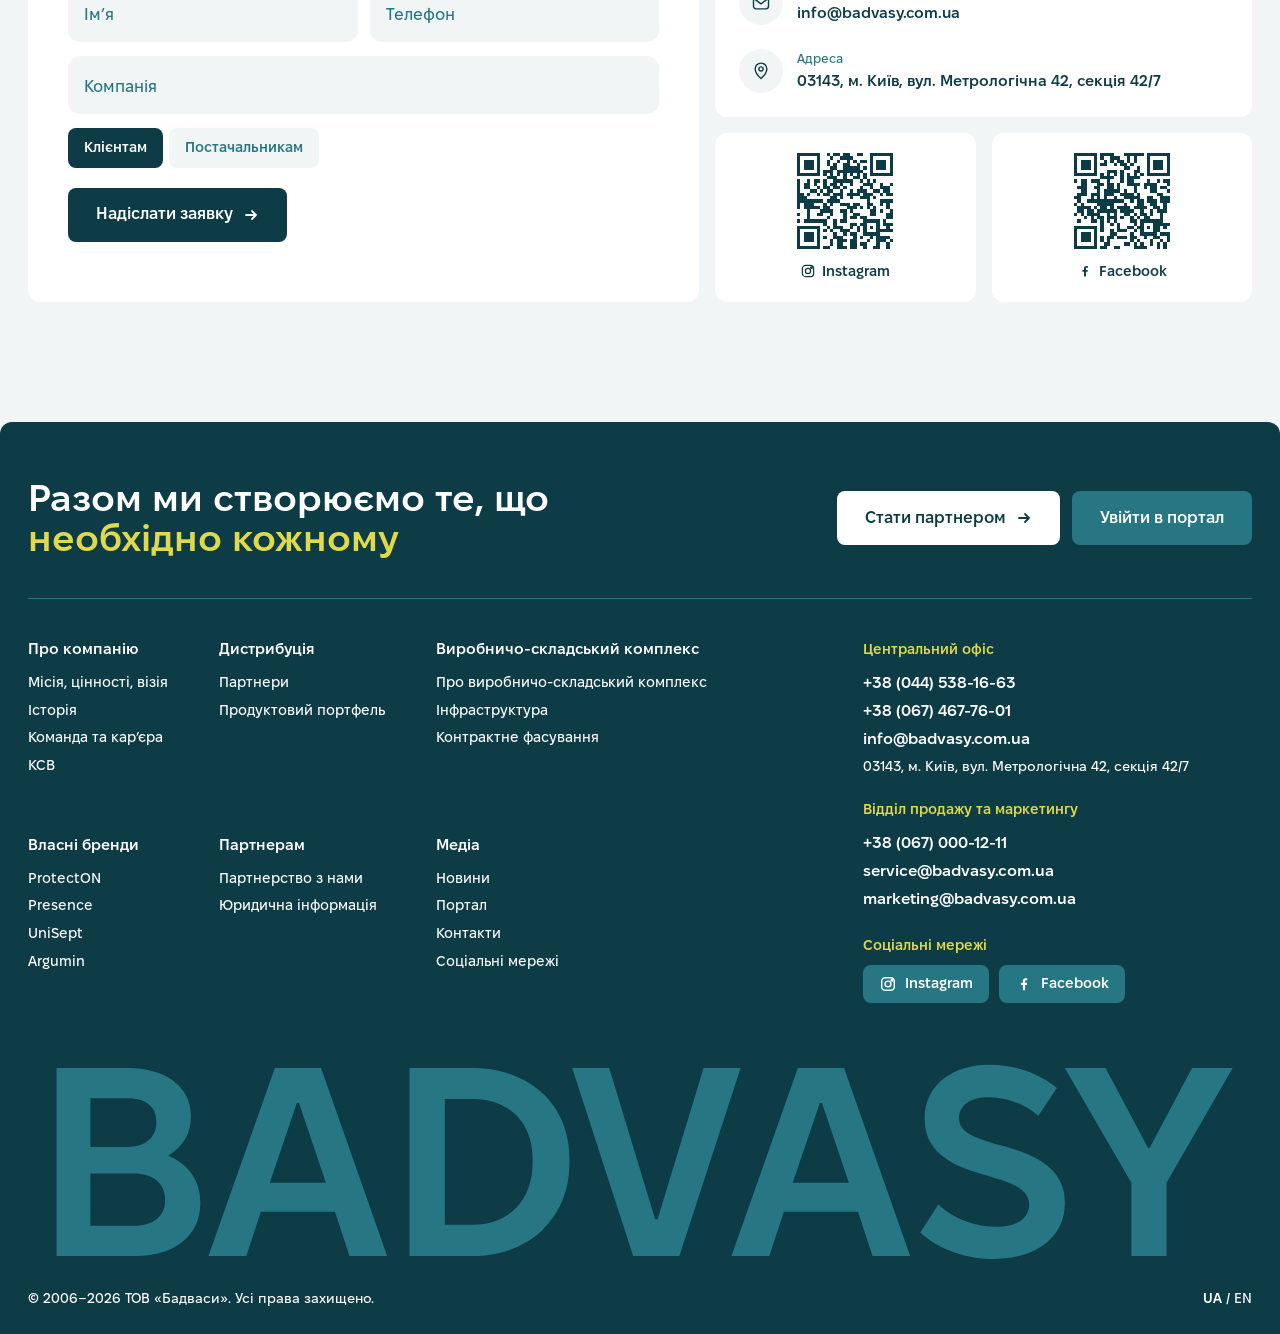
==== commit e0314574: "Presence: нове фото, м'якша різкість (v2, v3)" ====
--- a/v2/index.html
+++ b/v2/index.html
@@ -43,7 +43,7 @@
 <header class="hdr" id="hdr"></header>
 <main id="main"></main>
 <footer class="ftr2" id="ftr"></footer>
-<script src="v2.js?v=76" defer></script>
+<script src="v2.js?v=77" defer></script>
 <script src="../assets/mobile.js?v=1" defer></script>
 </body>
 </html>
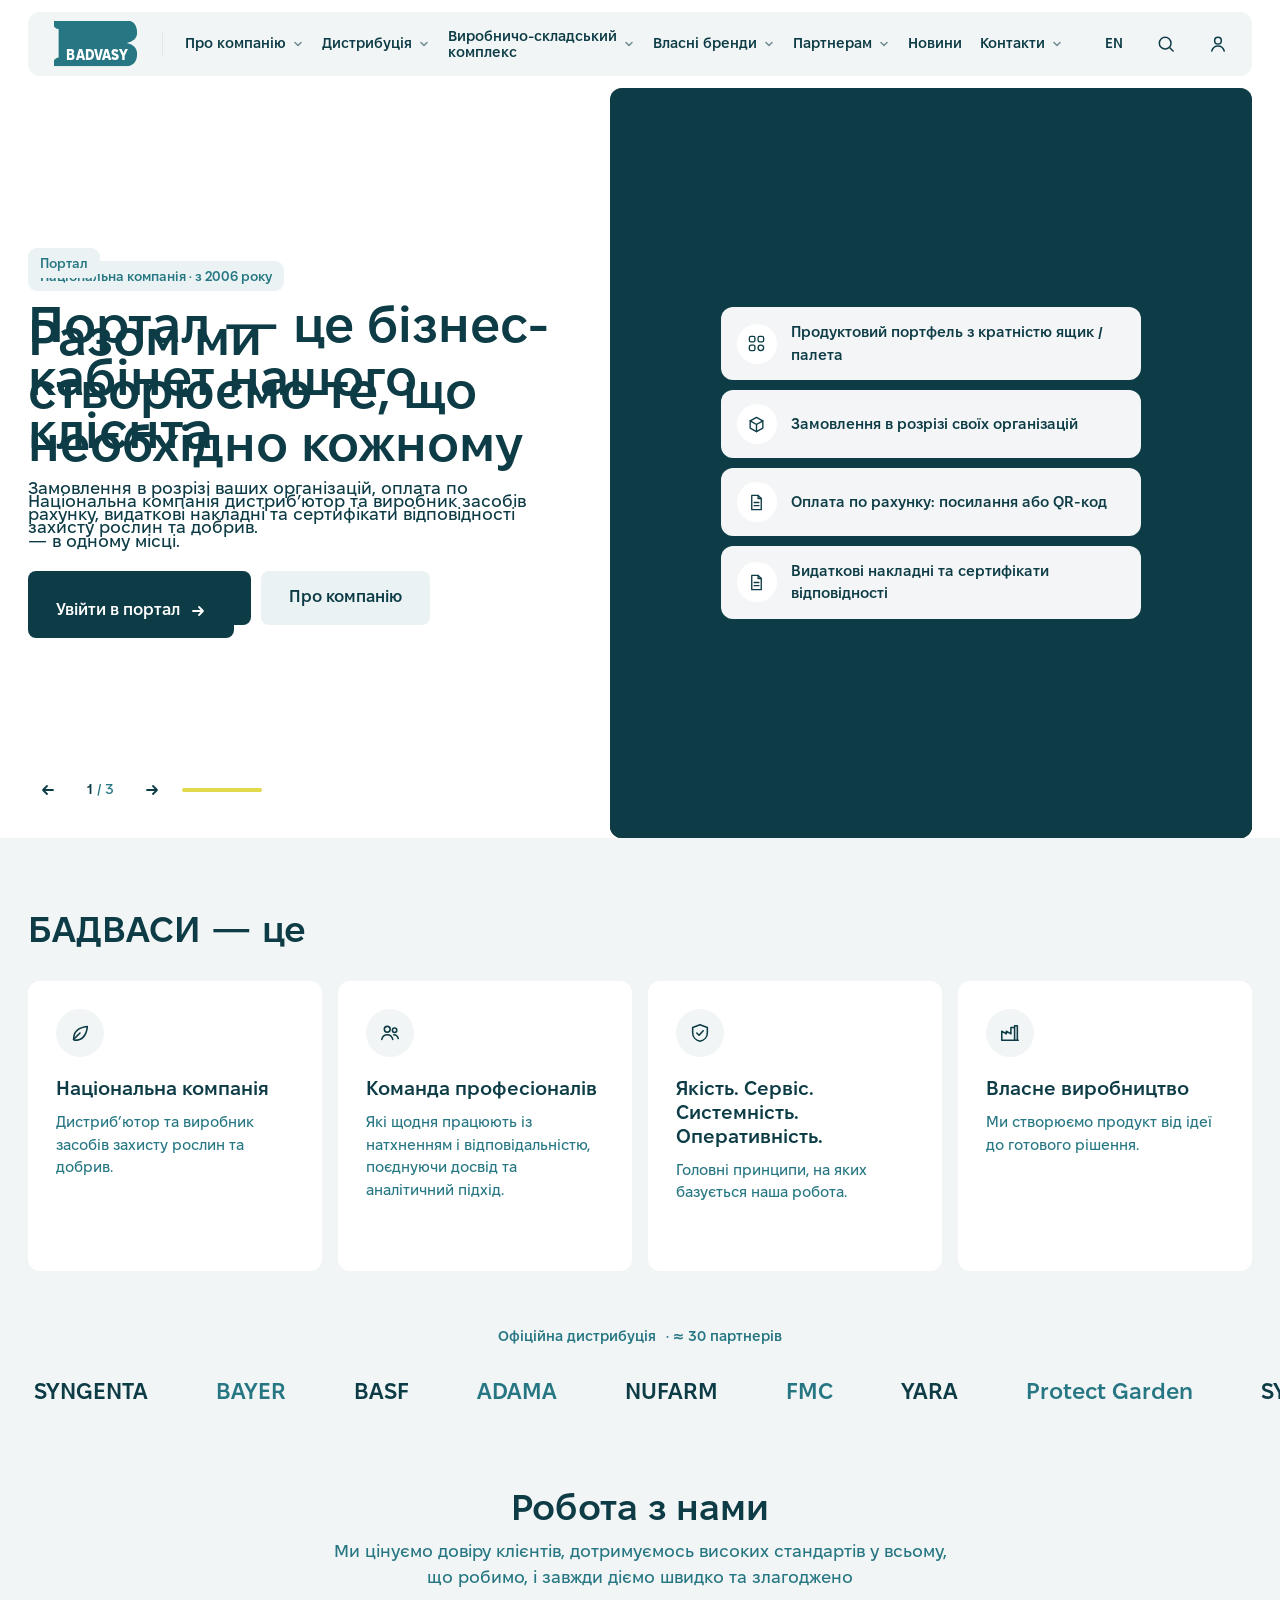
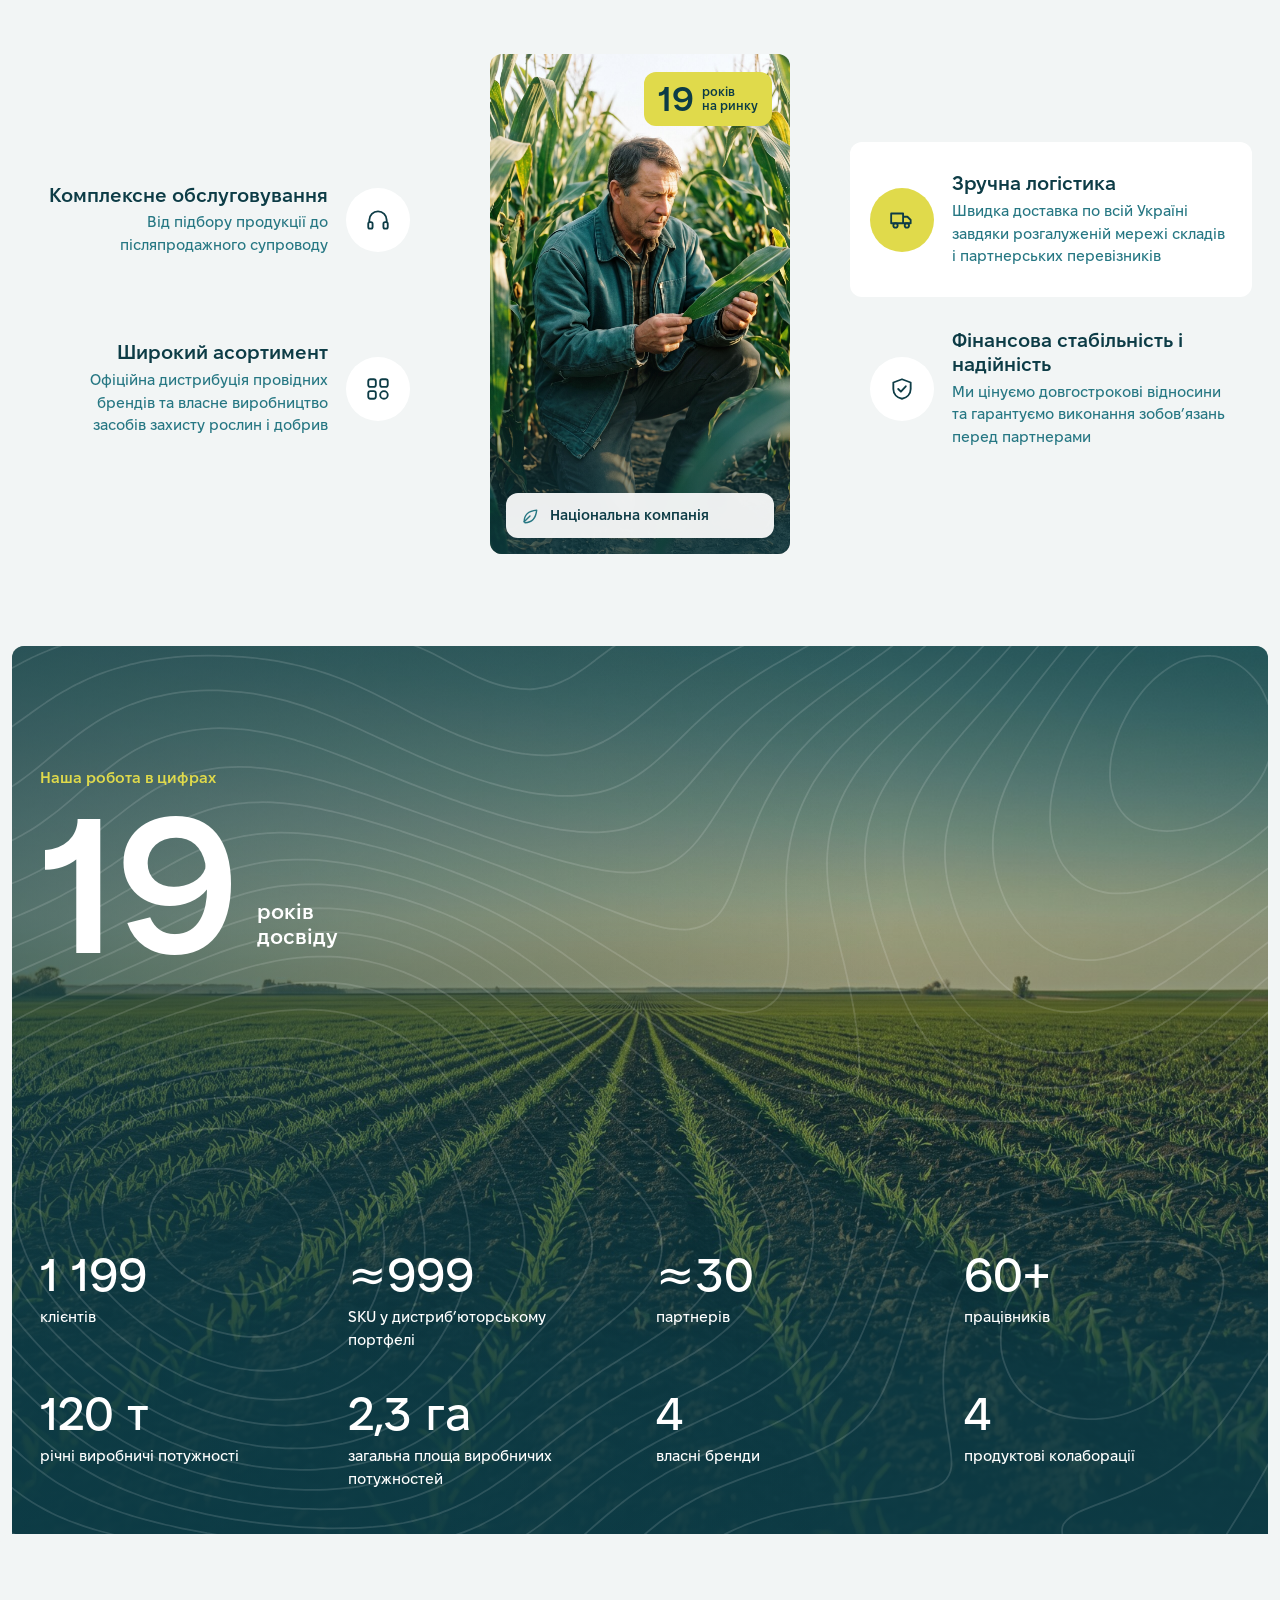
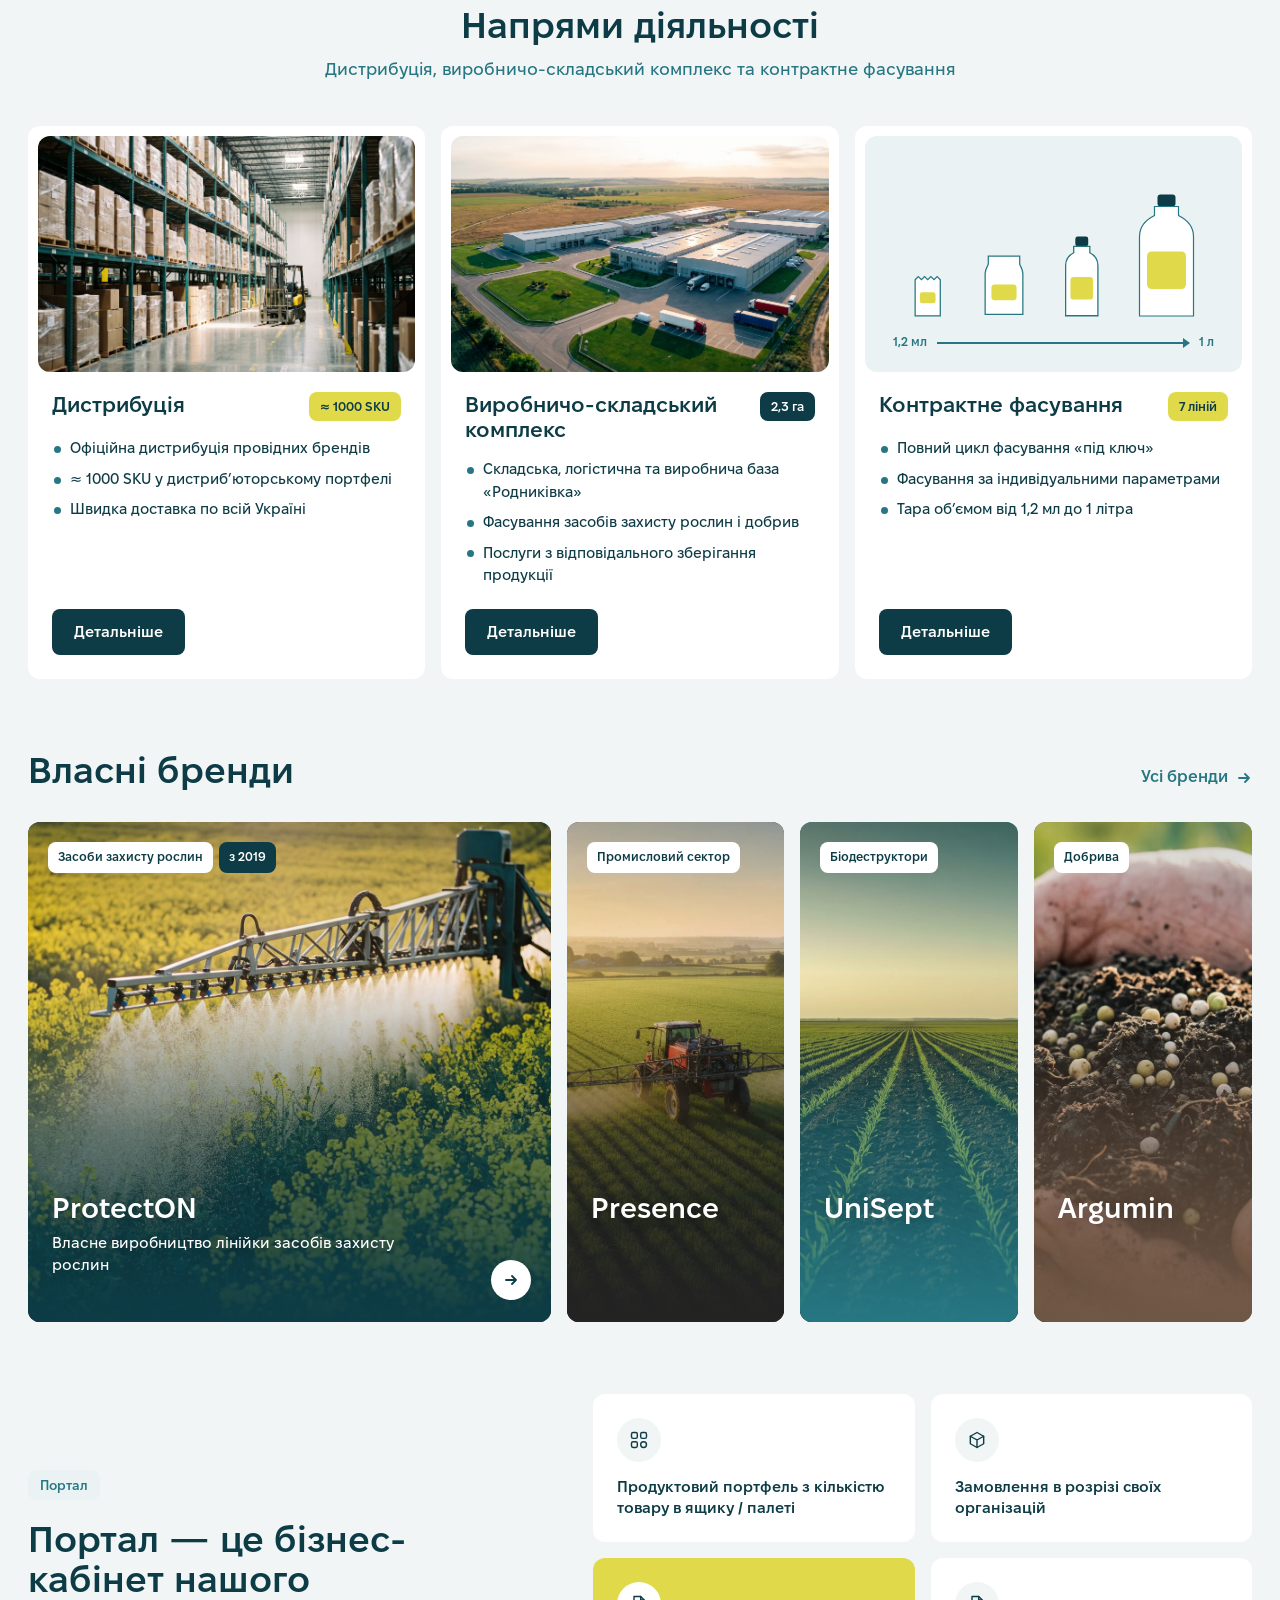
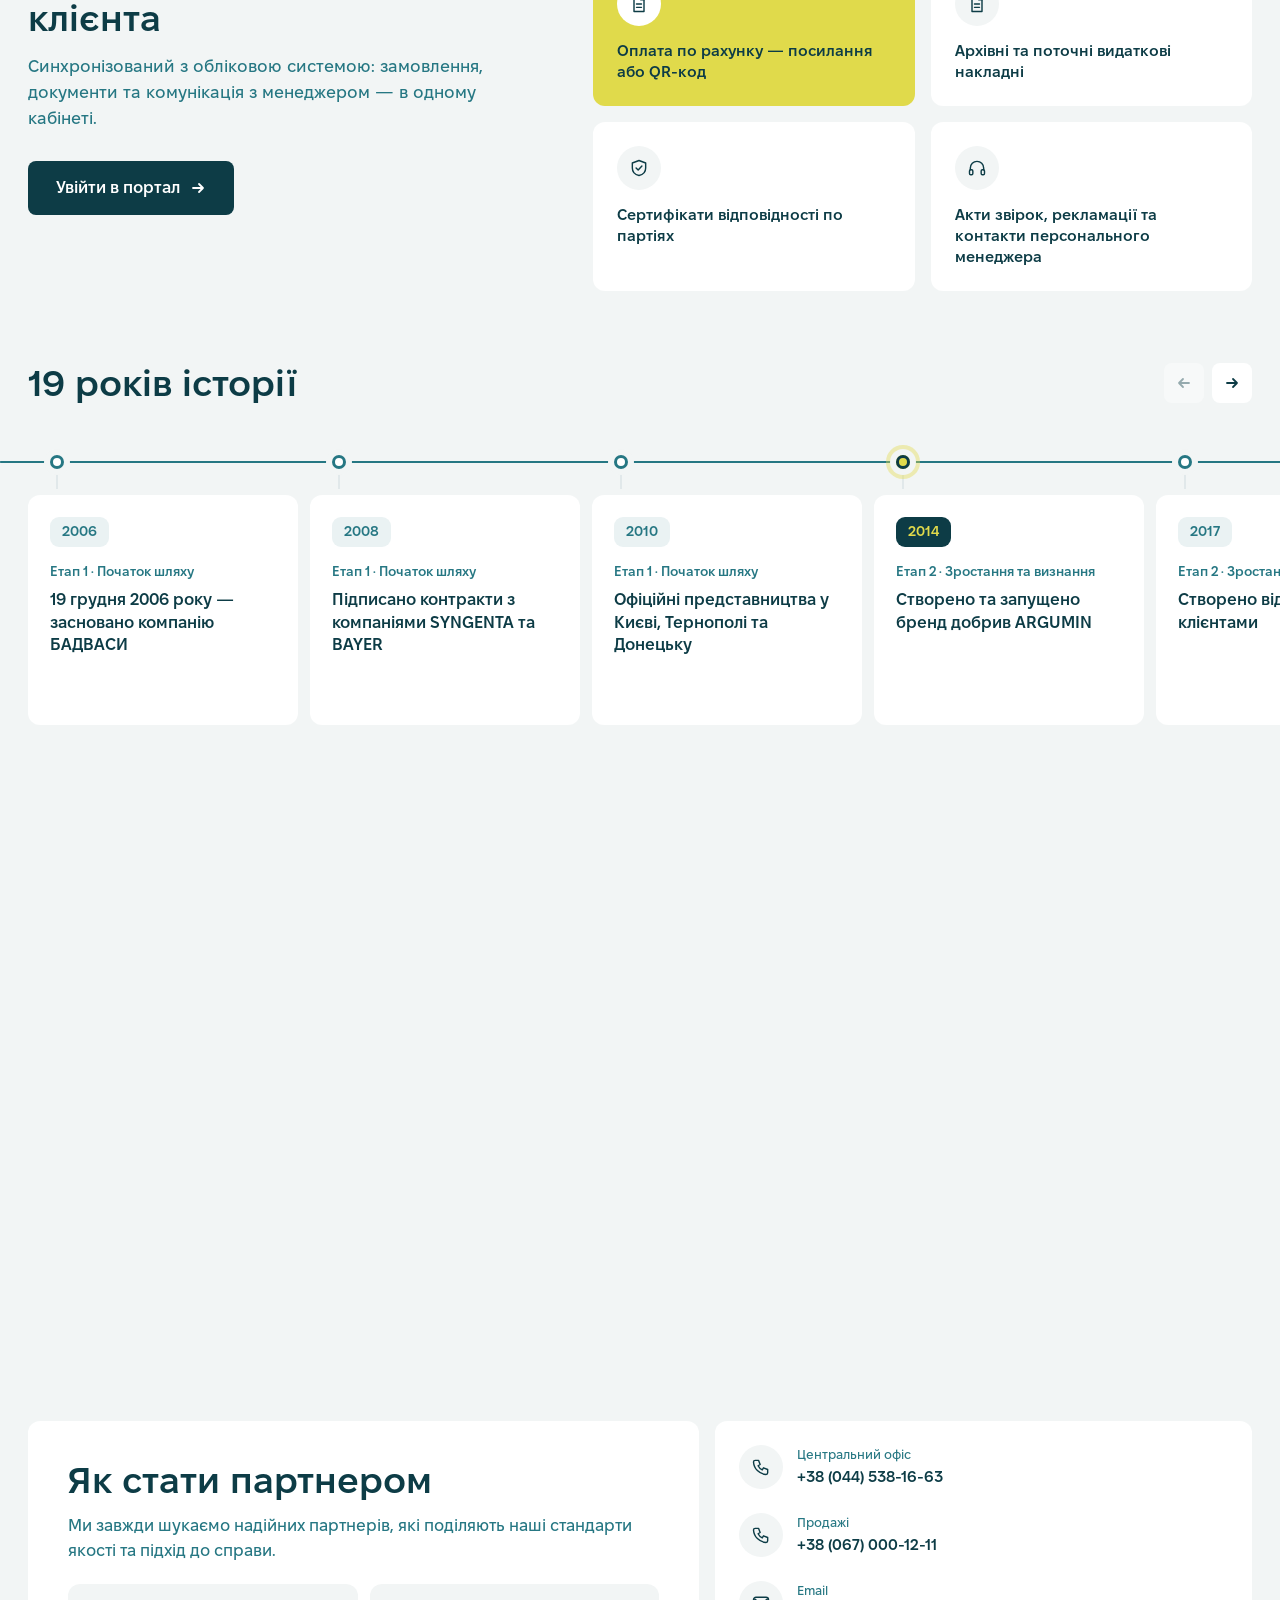
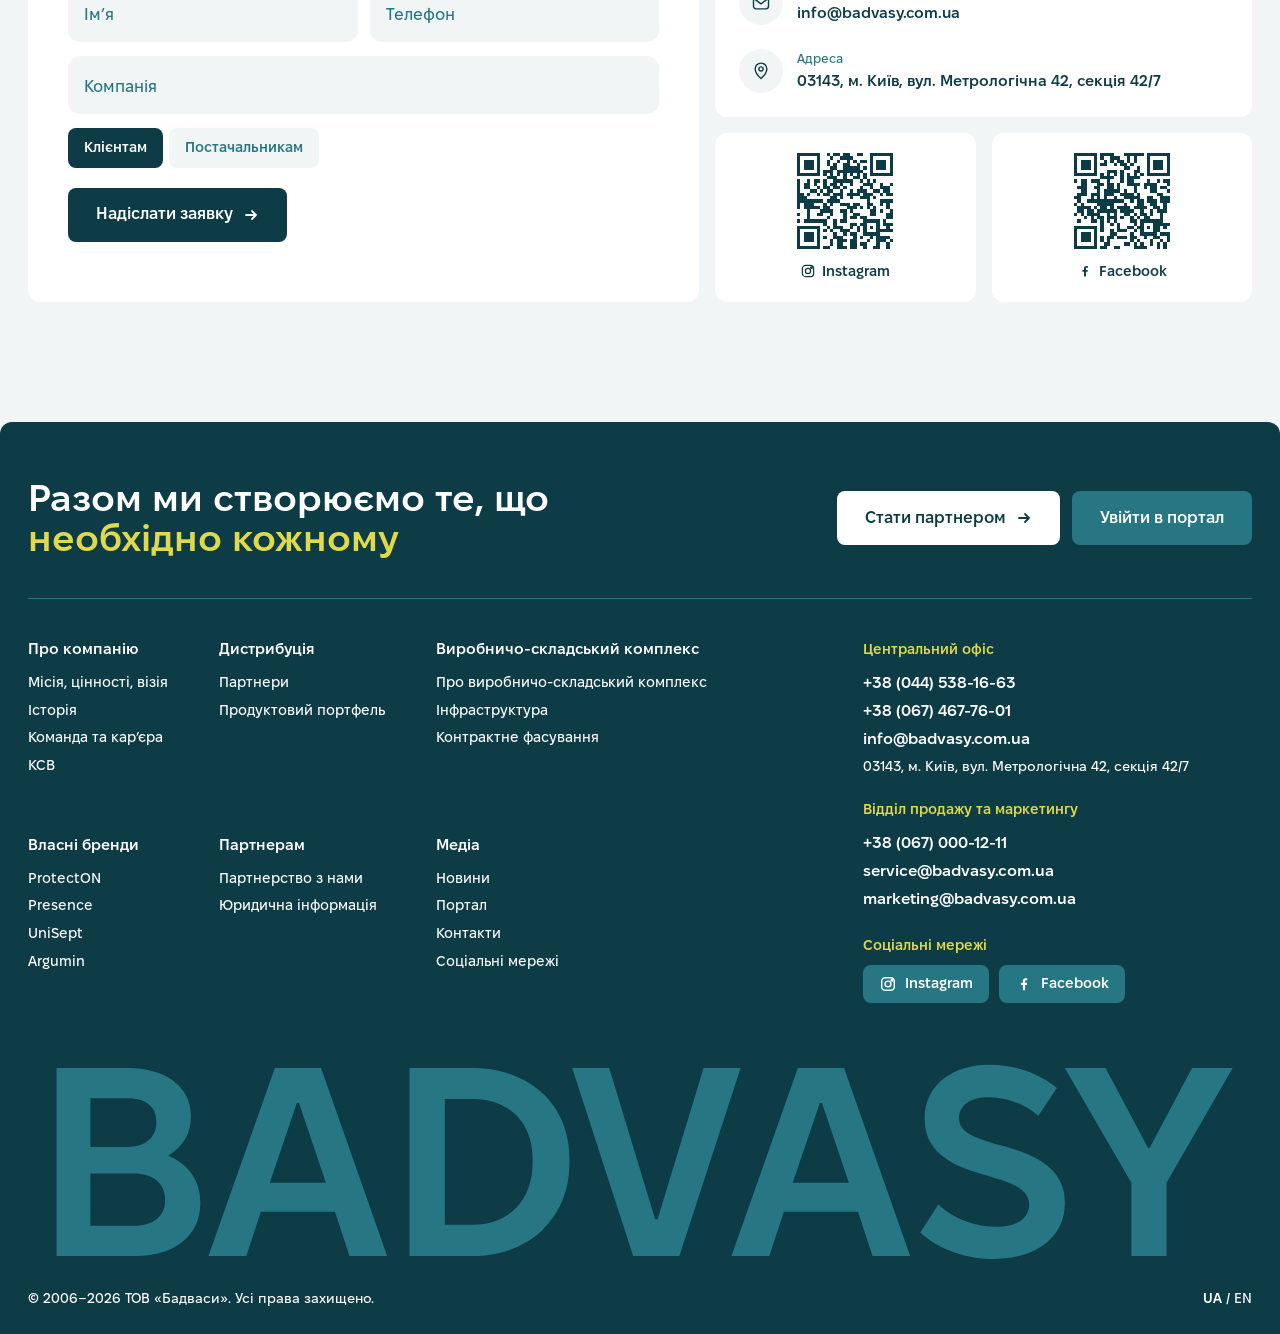
==== commit a693f888: "Перший екран: нове фото обприскувача в полі замість кадру з дорогою (v2, v3)" ====
--- a/v2/index.html
+++ b/v2/index.html
@@ -43,7 +43,7 @@
 <header class="hdr" id="hdr"></header>
 <main id="main"></main>
 <footer class="ftr2" id="ftr"></footer>
-<script src="v2.js?v=77" defer></script>
+<script src="v2.js?v=78" defer></script>
 <script src="../assets/mobile.js?v=1" defer></script>
 </body>
 </html>
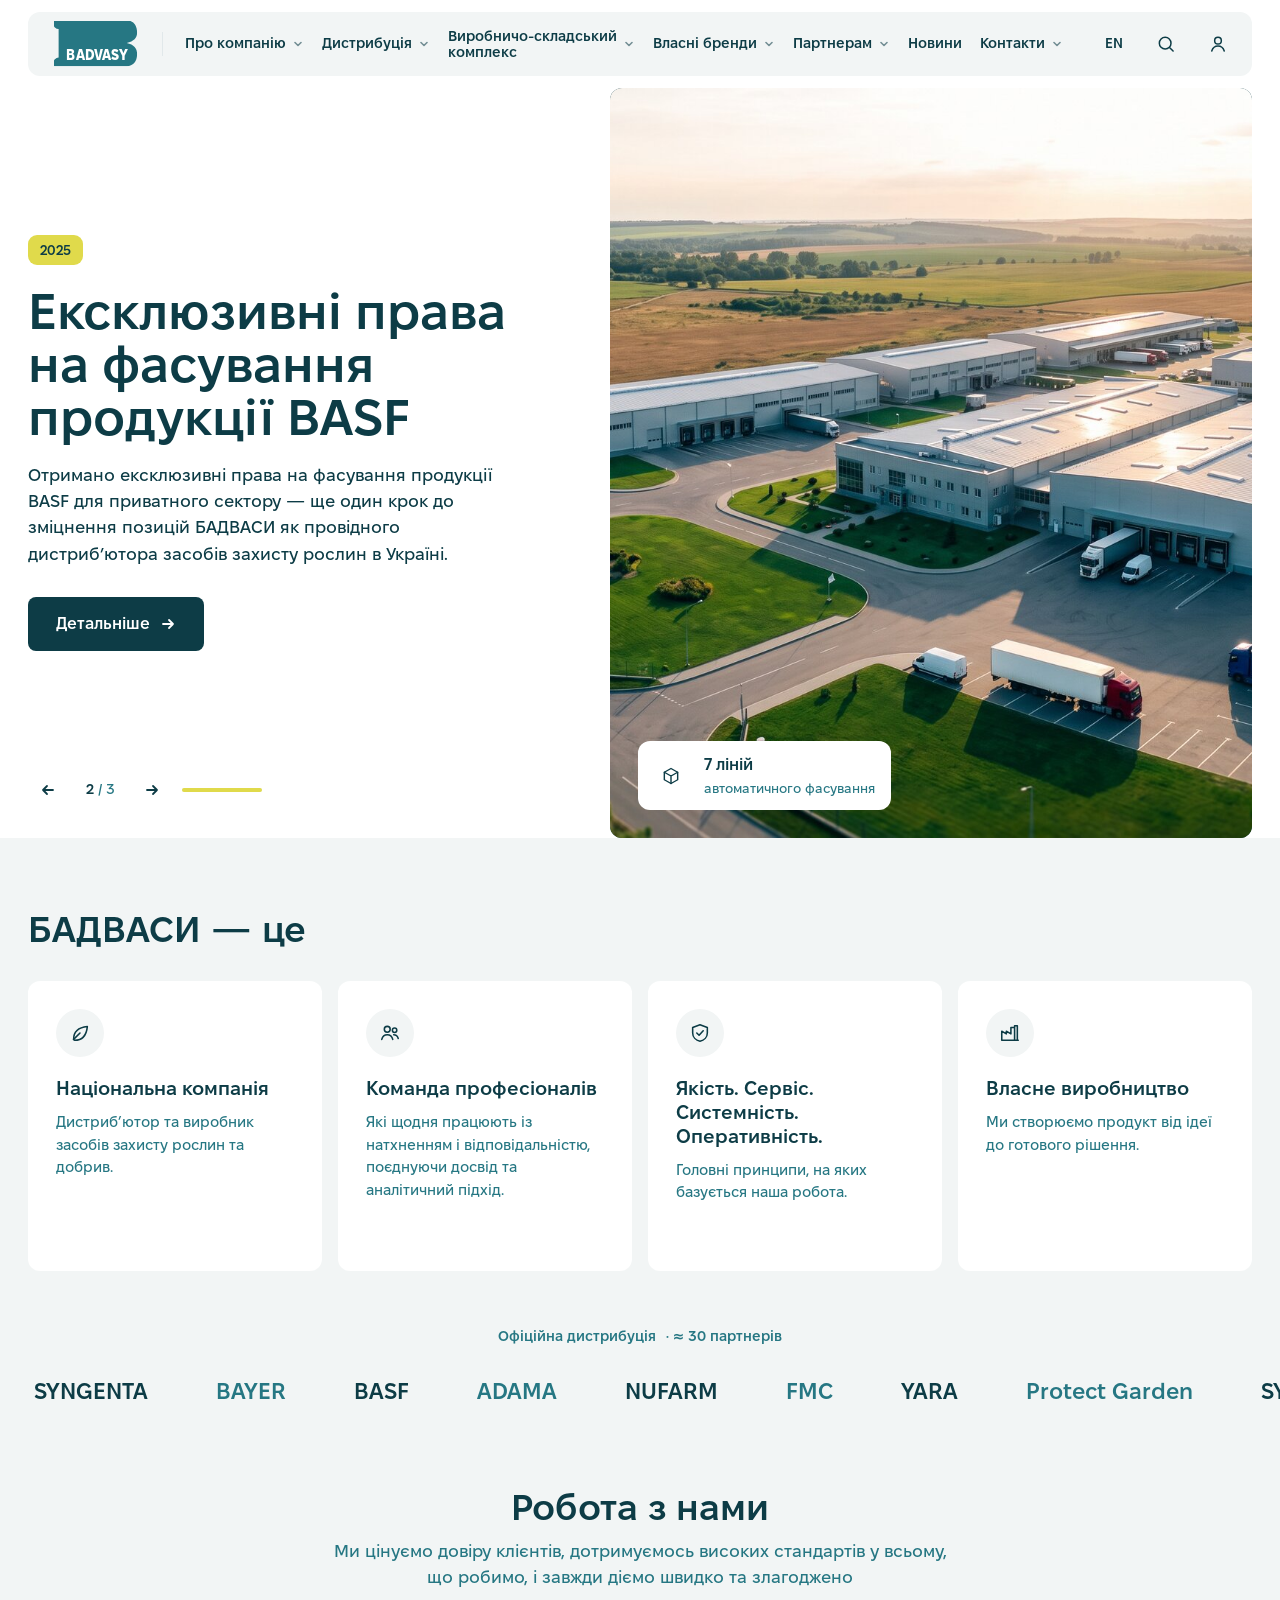
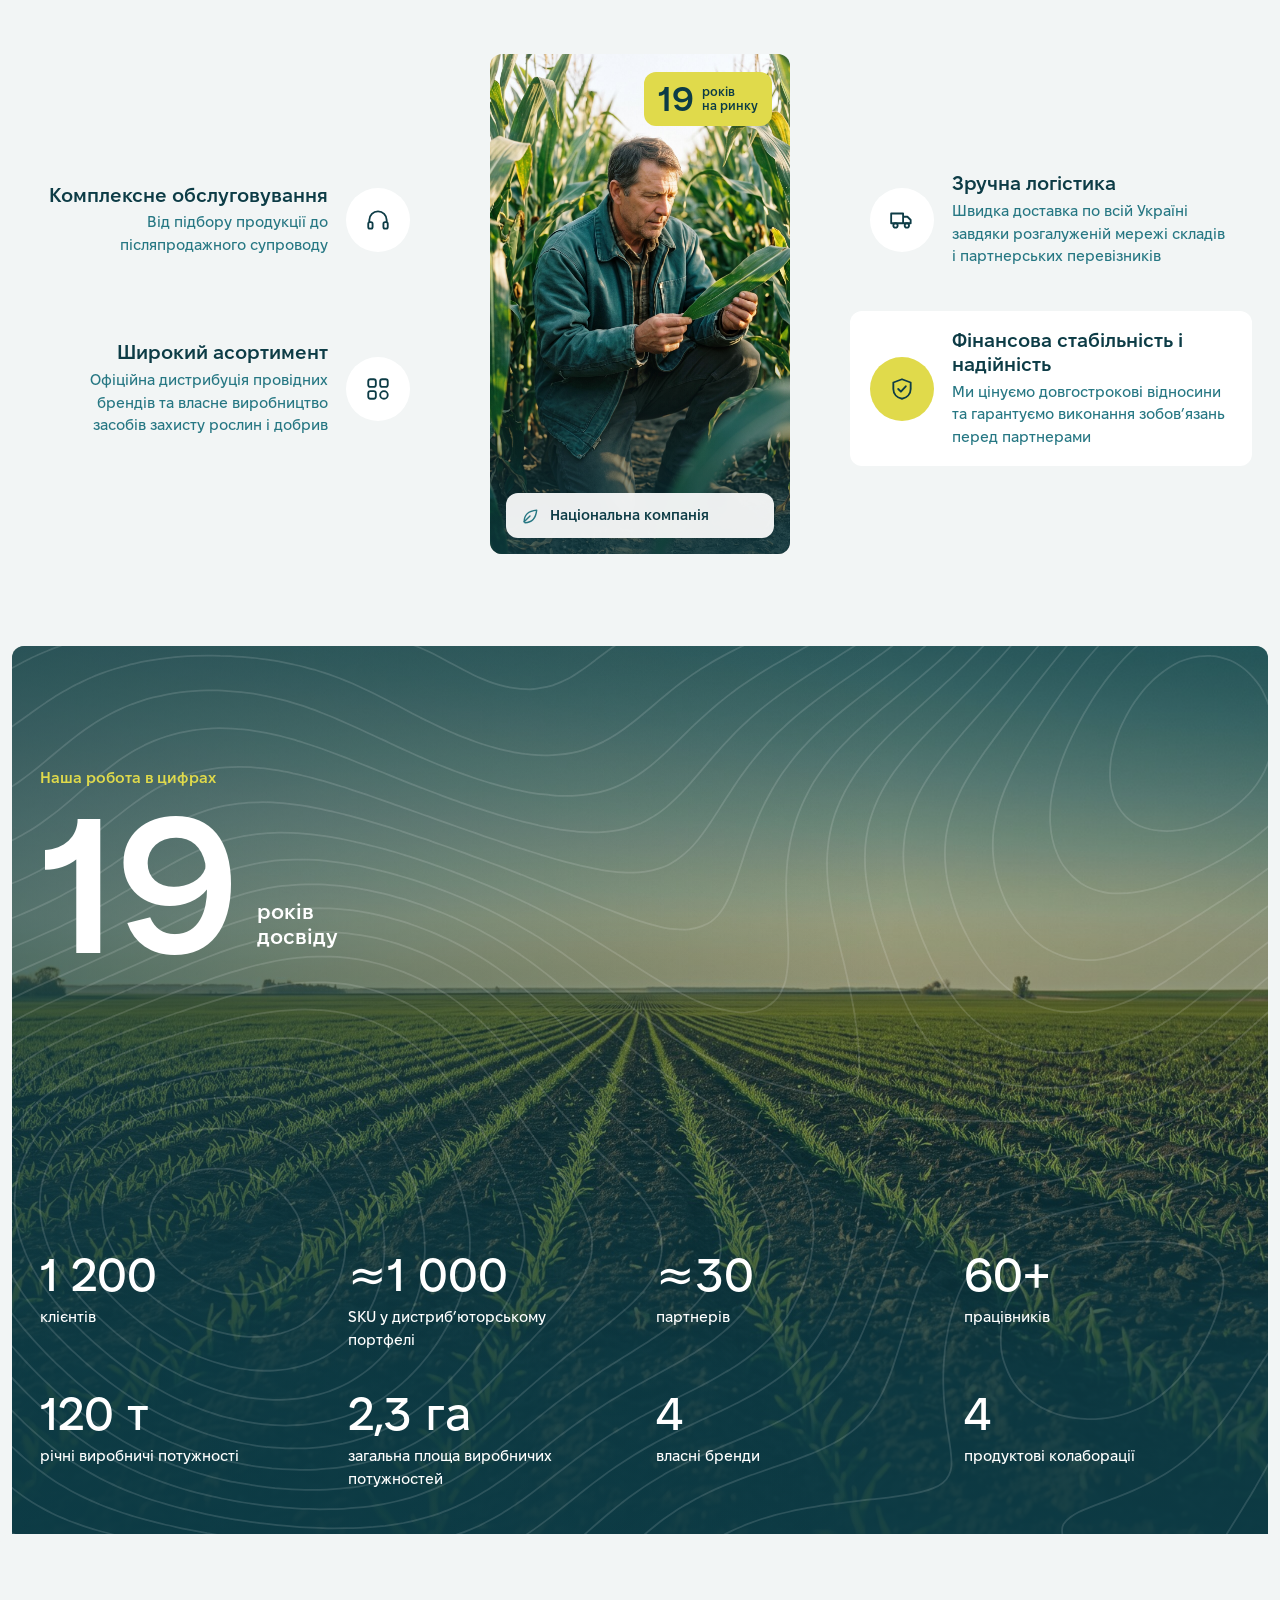
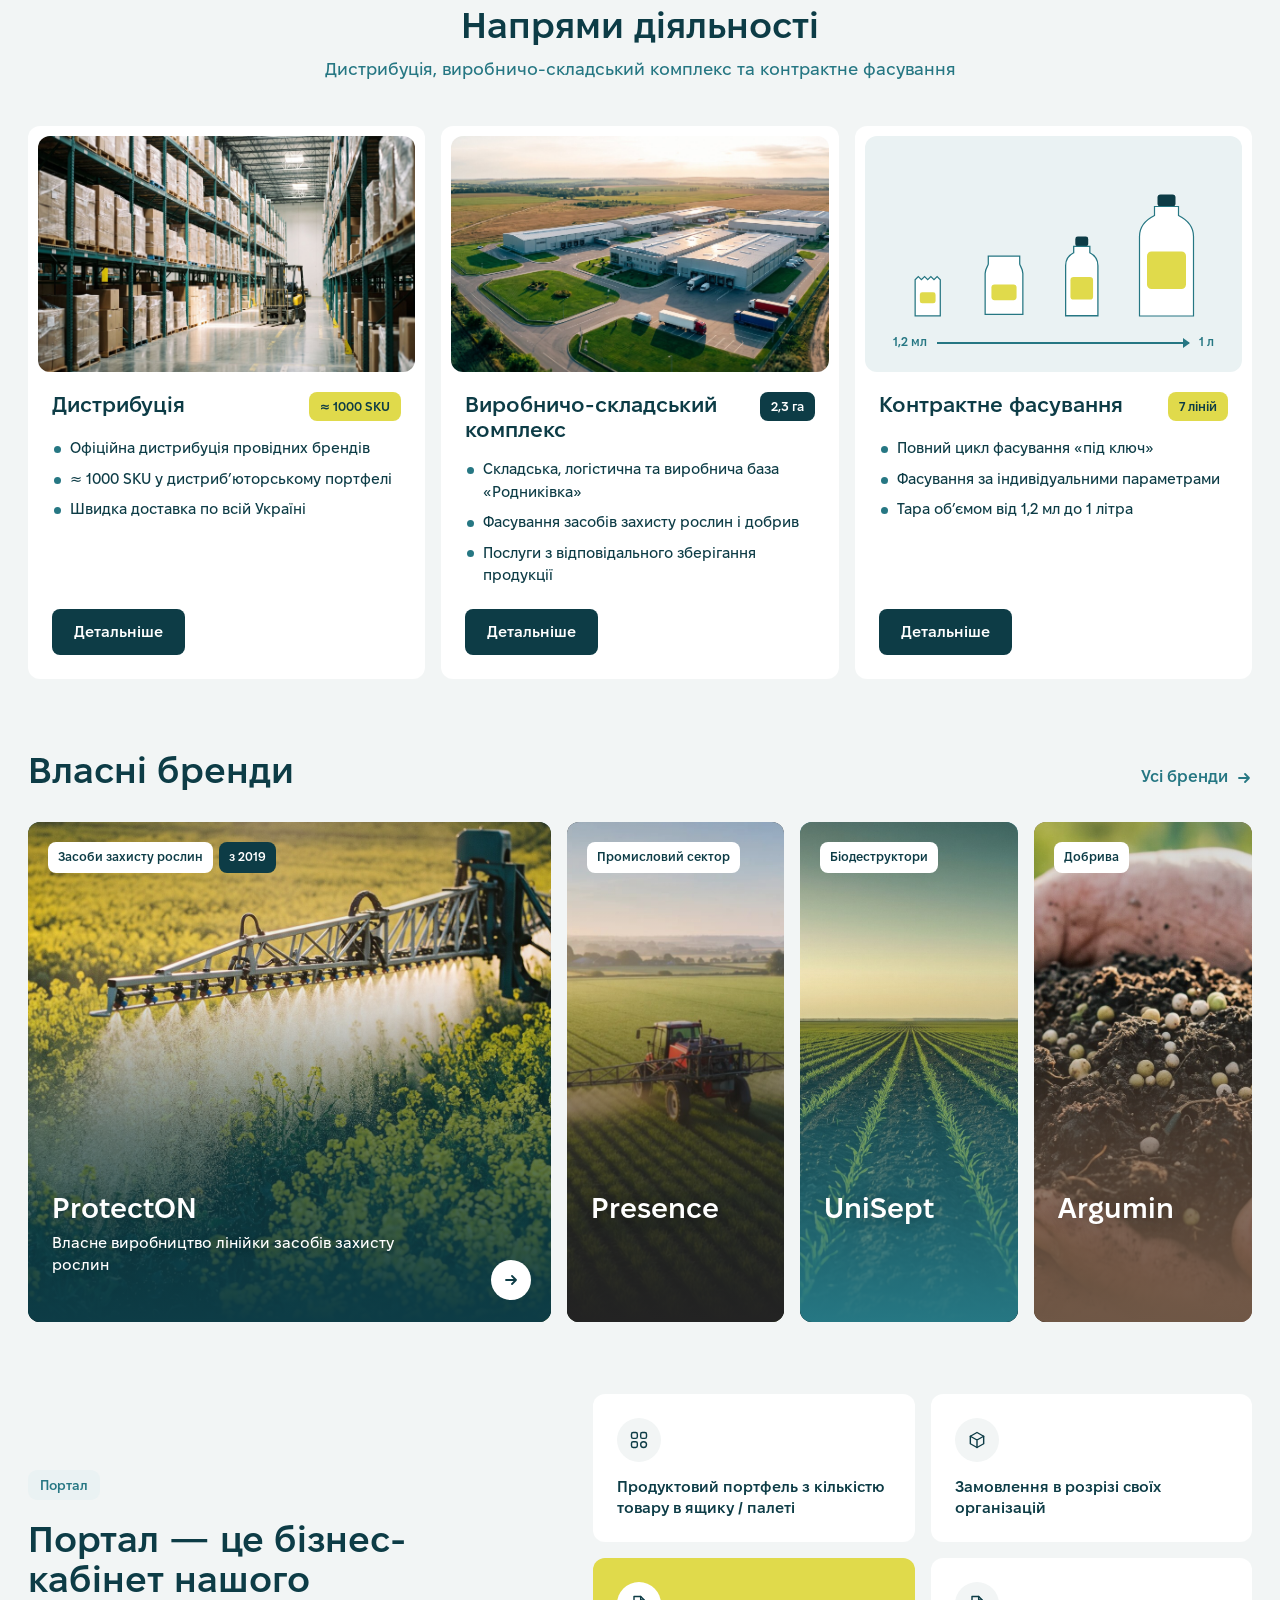
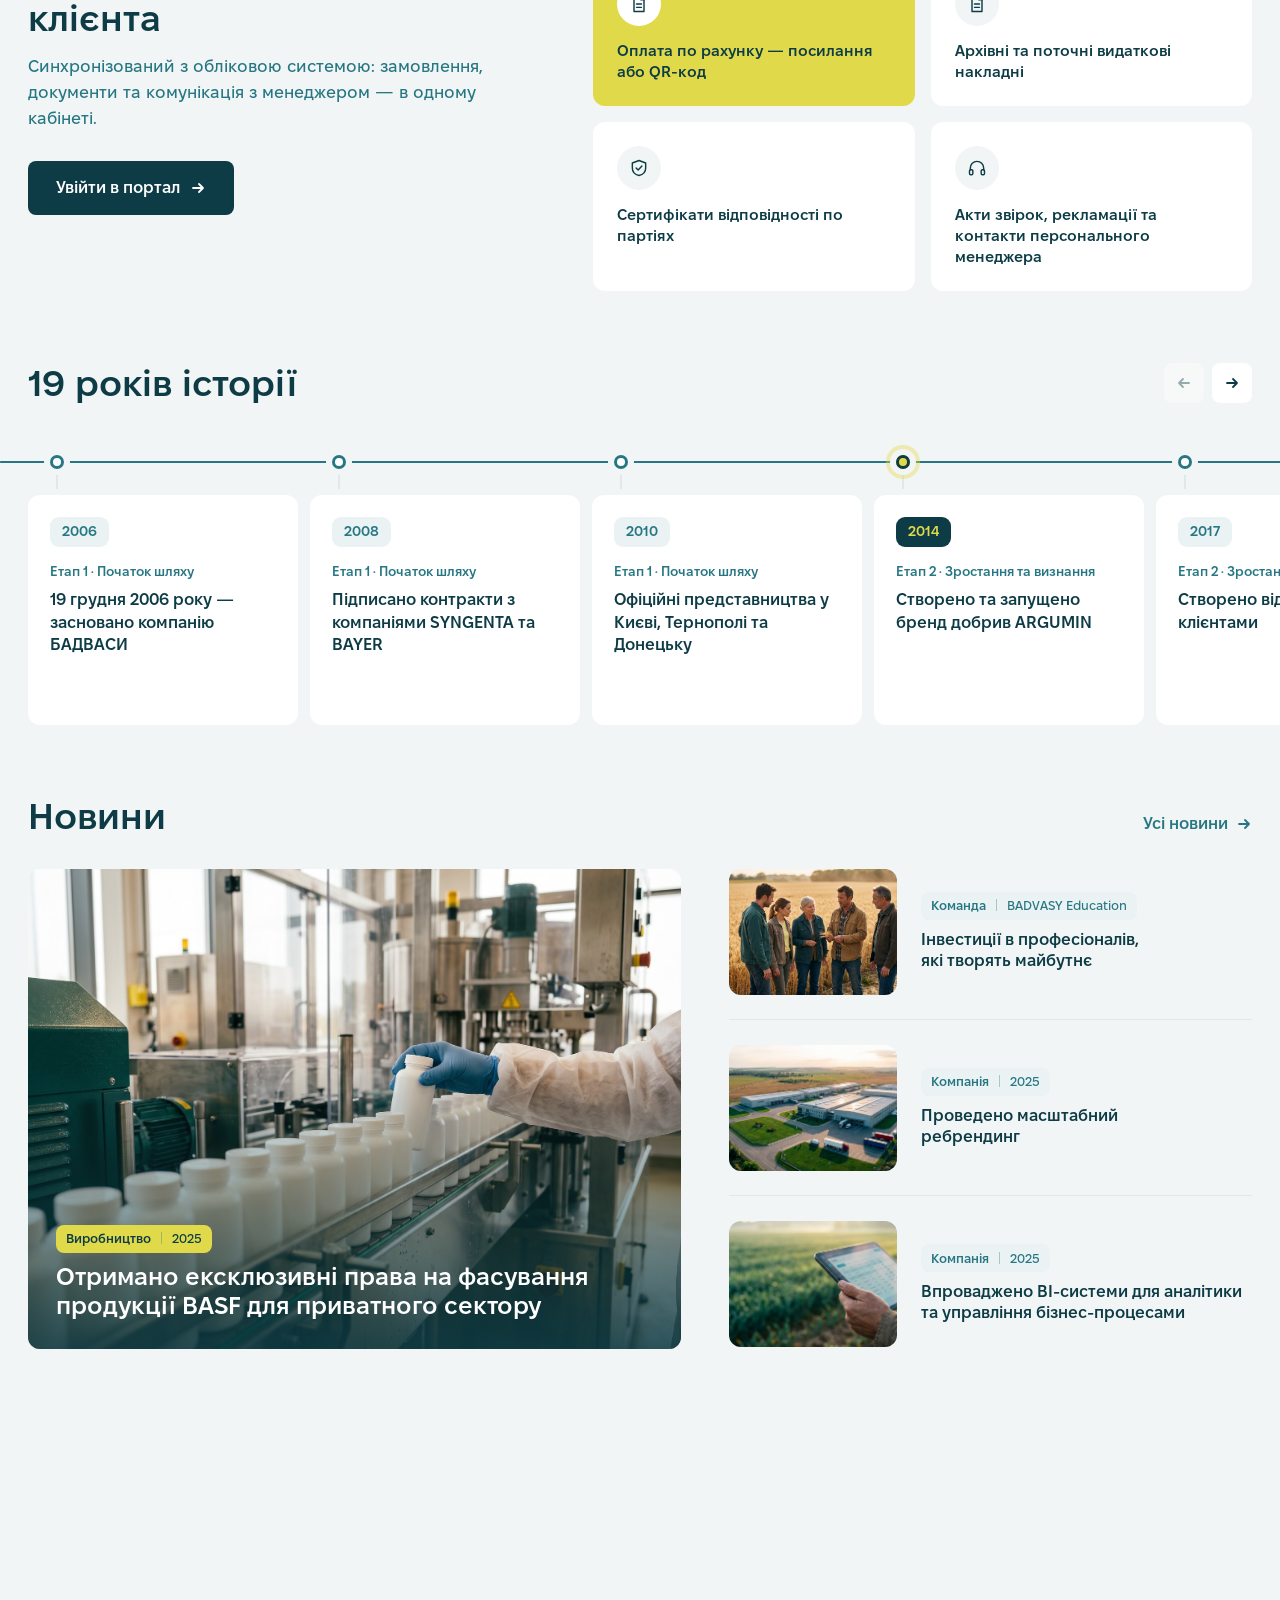
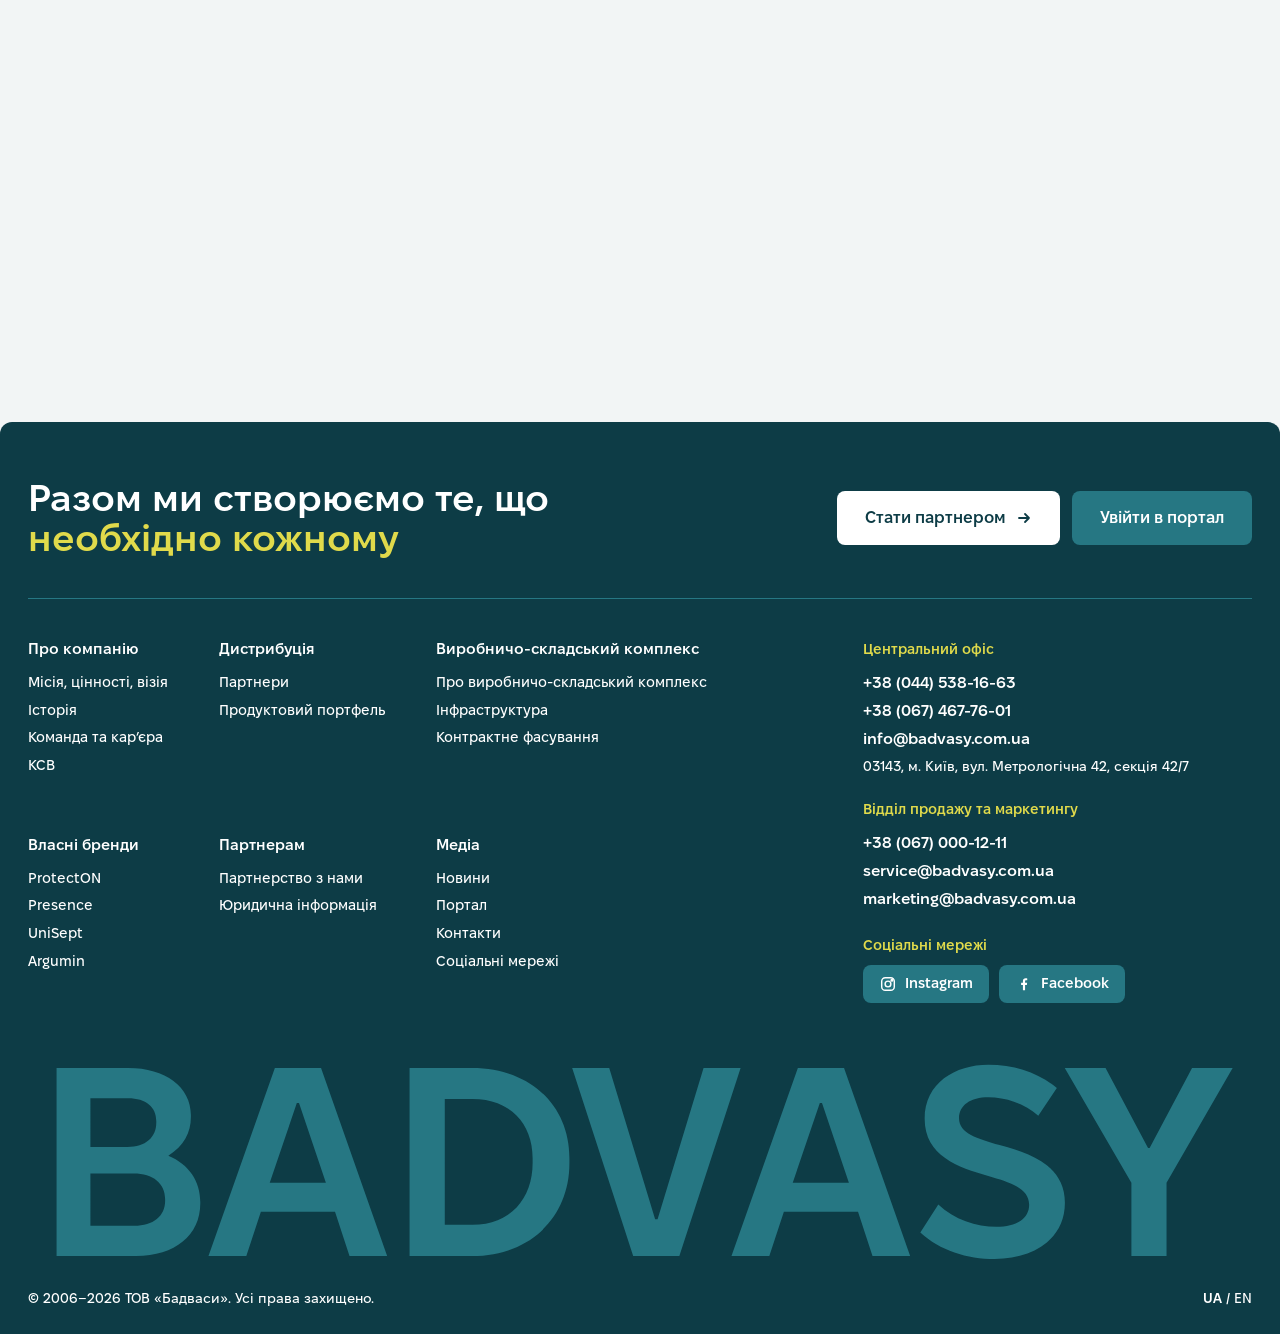
==== commit 8be1c824: "Фото обприскувача: нове небо без засвіту, м'якша різкість (перший екран і Presence, v2/v3)" ====
--- a/v2/index.html
+++ b/v2/index.html
@@ -43,7 +43,7 @@
 <header class="hdr" id="hdr"></header>
 <main id="main"></main>
 <footer class="ftr2" id="ftr"></footer>
-<script src="v2.js?v=78" defer></script>
+<script src="v2.js?v=79" defer></script>
 <script src="../assets/mobile.js?v=1" defer></script>
 </body>
 </html>
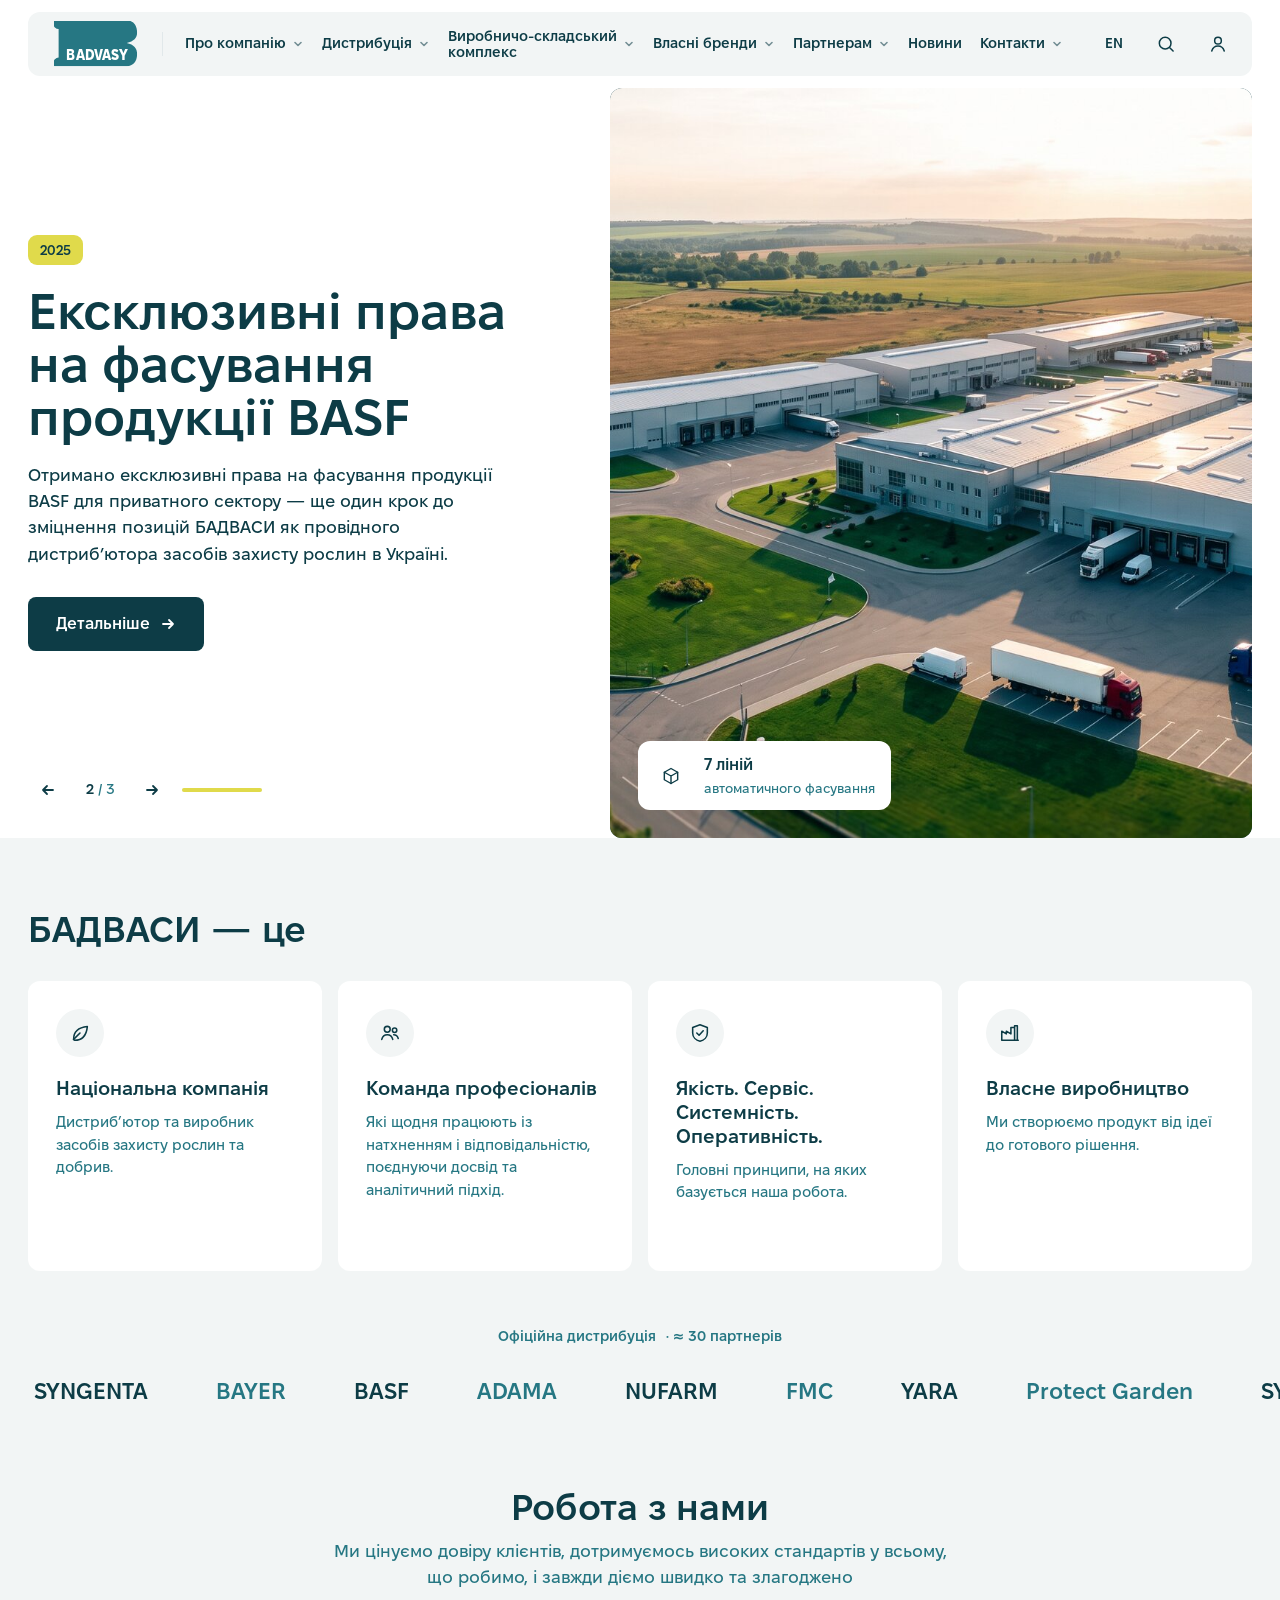
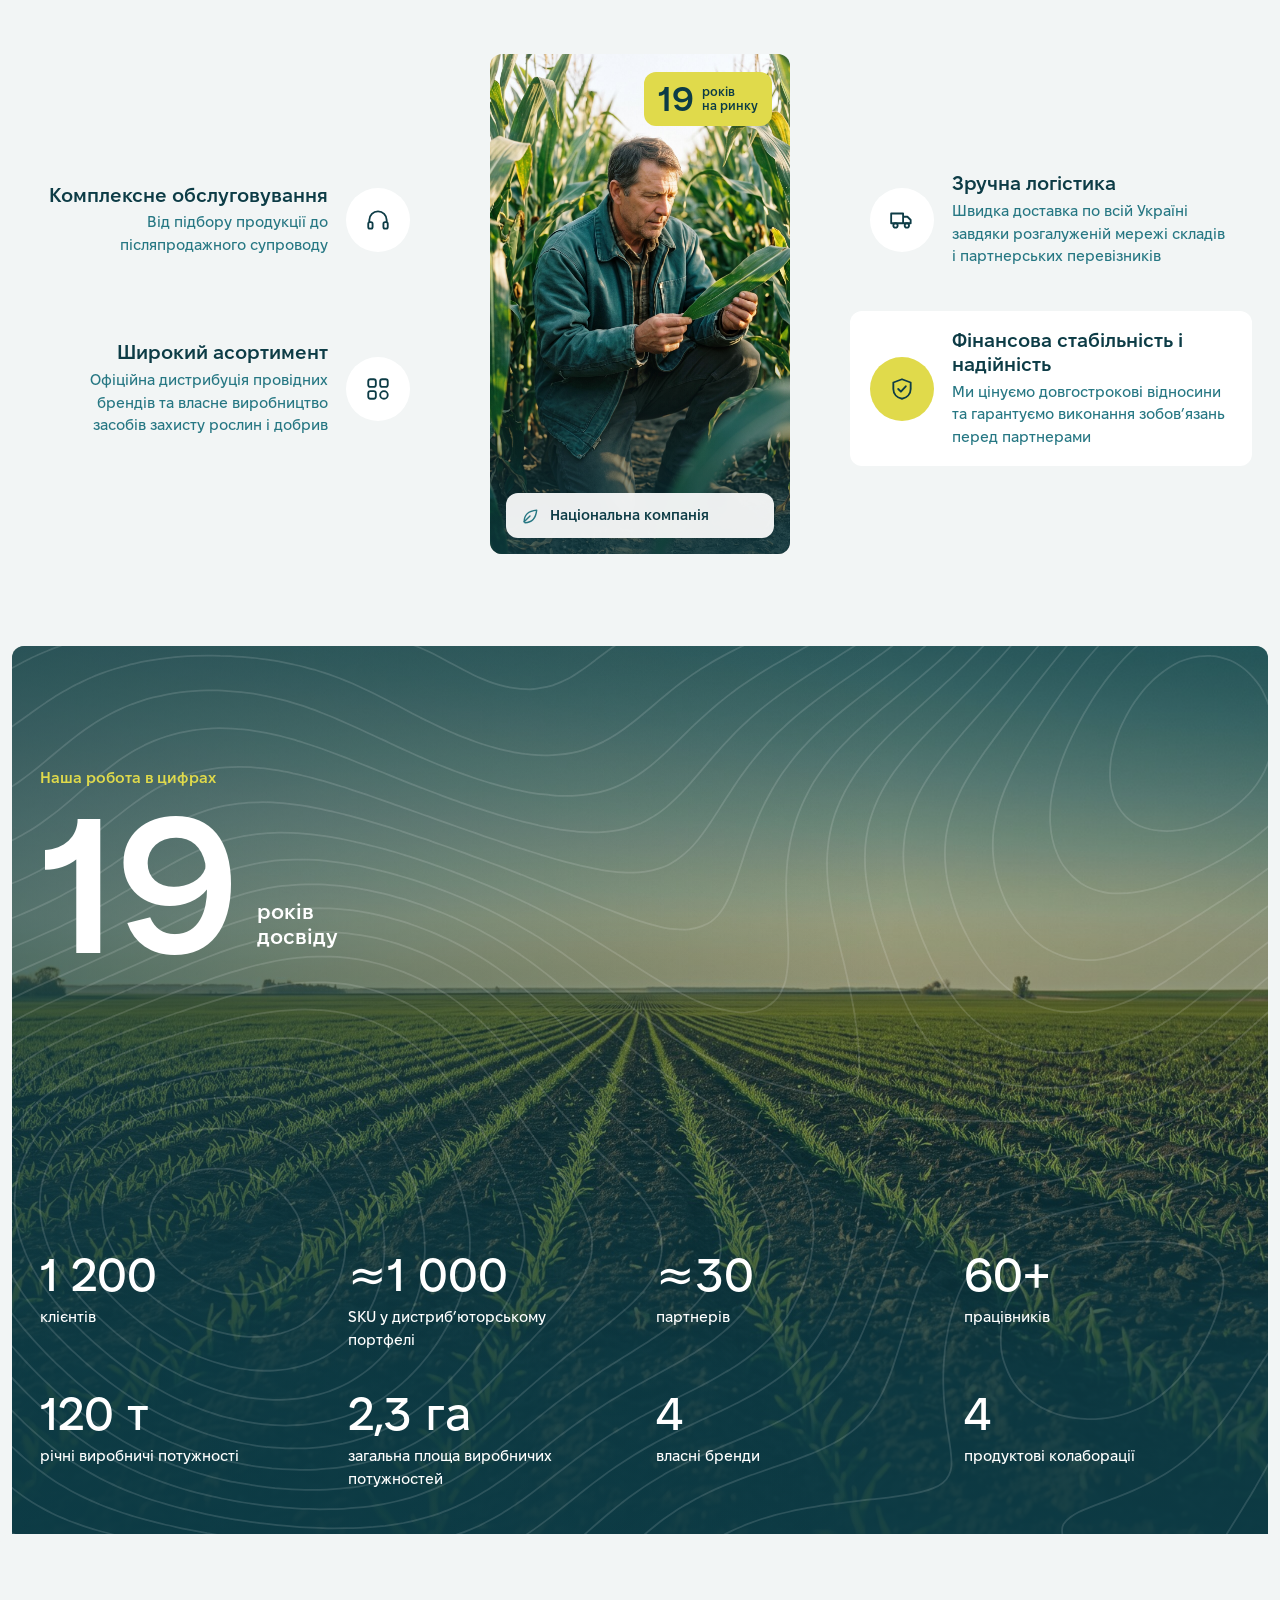
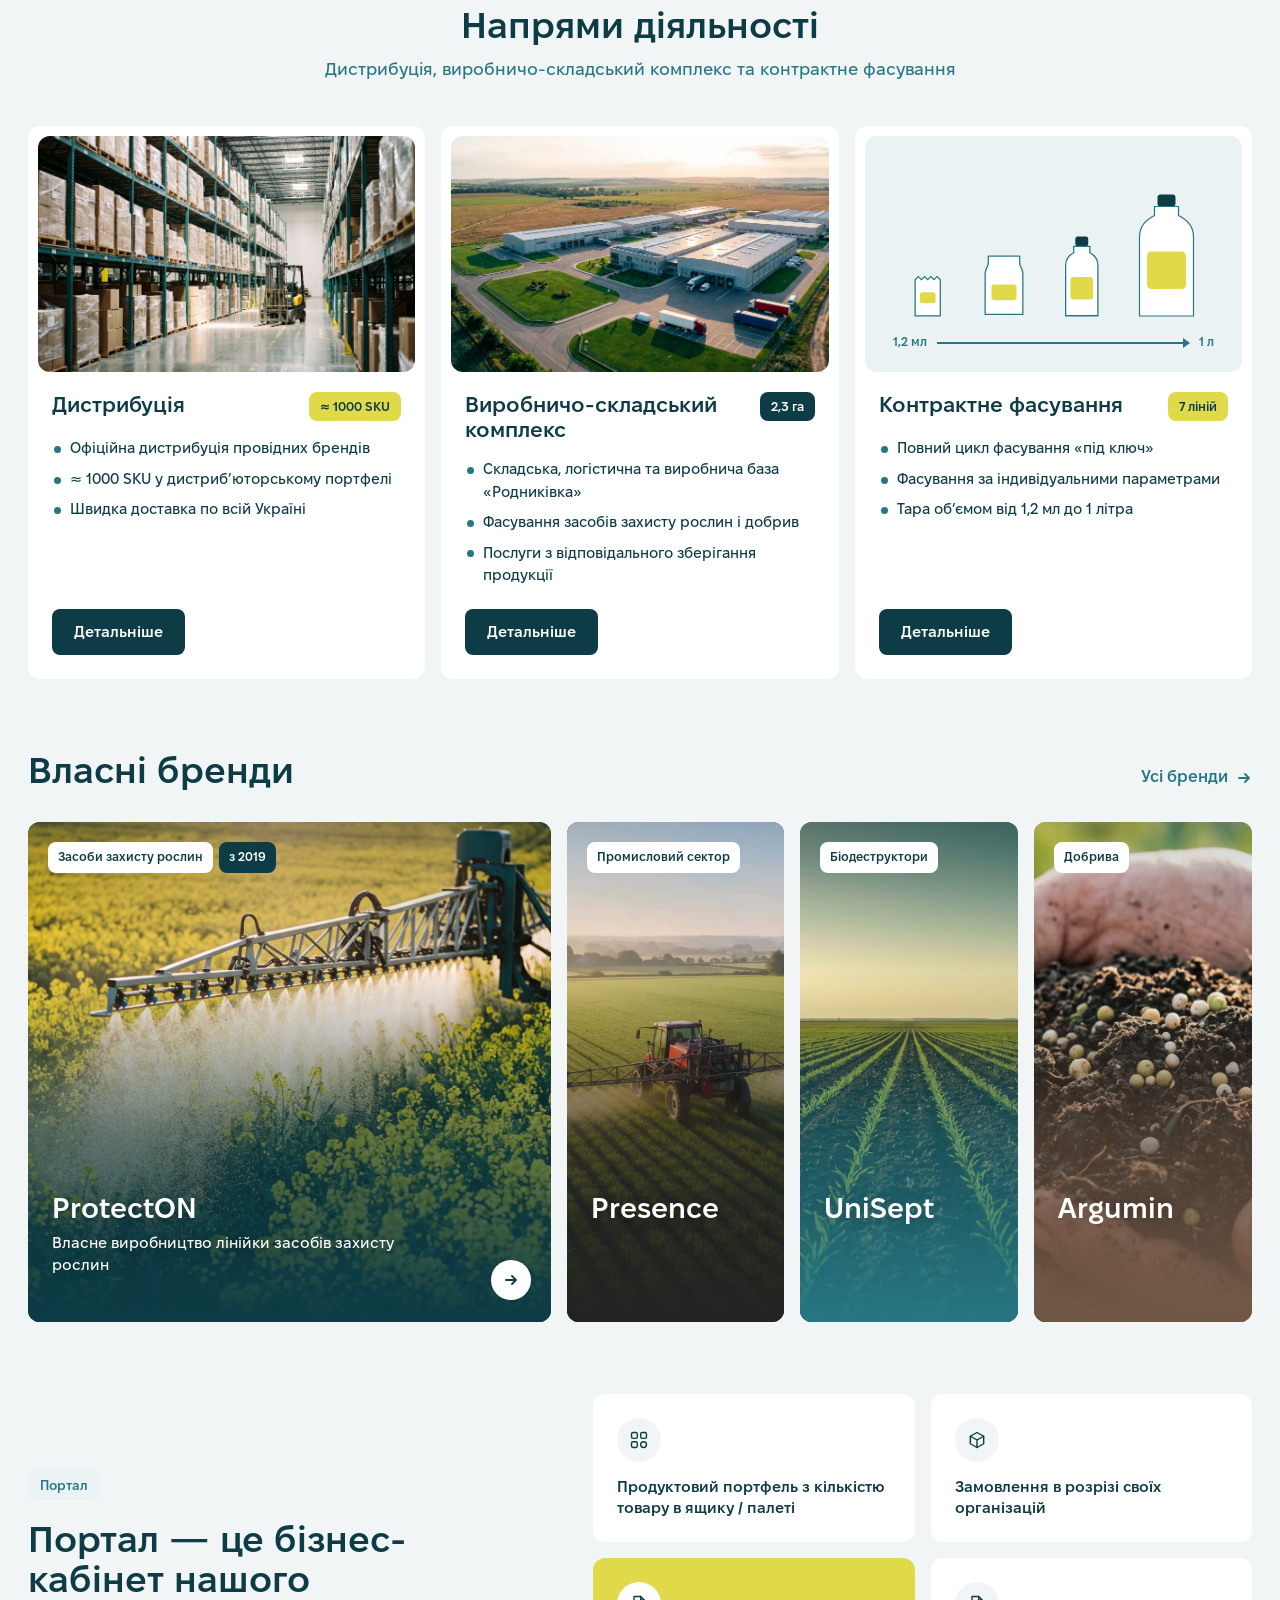
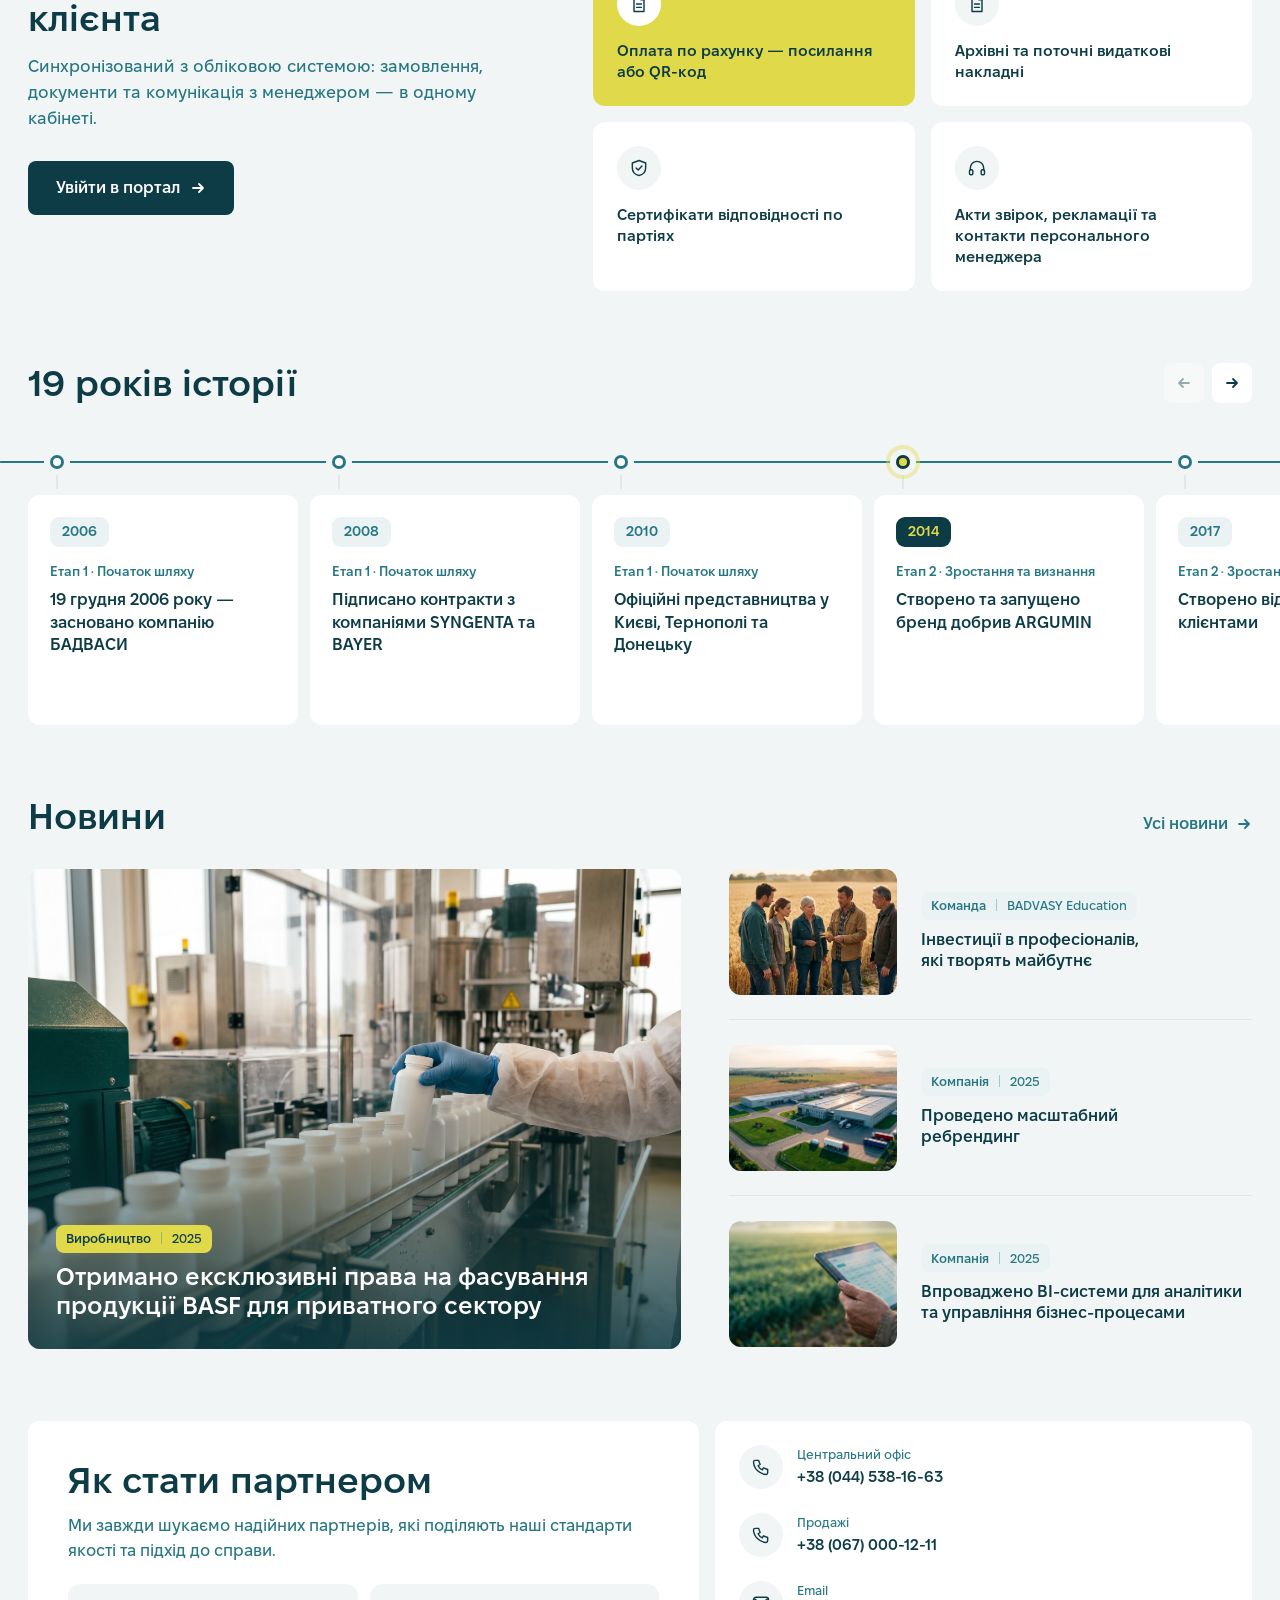
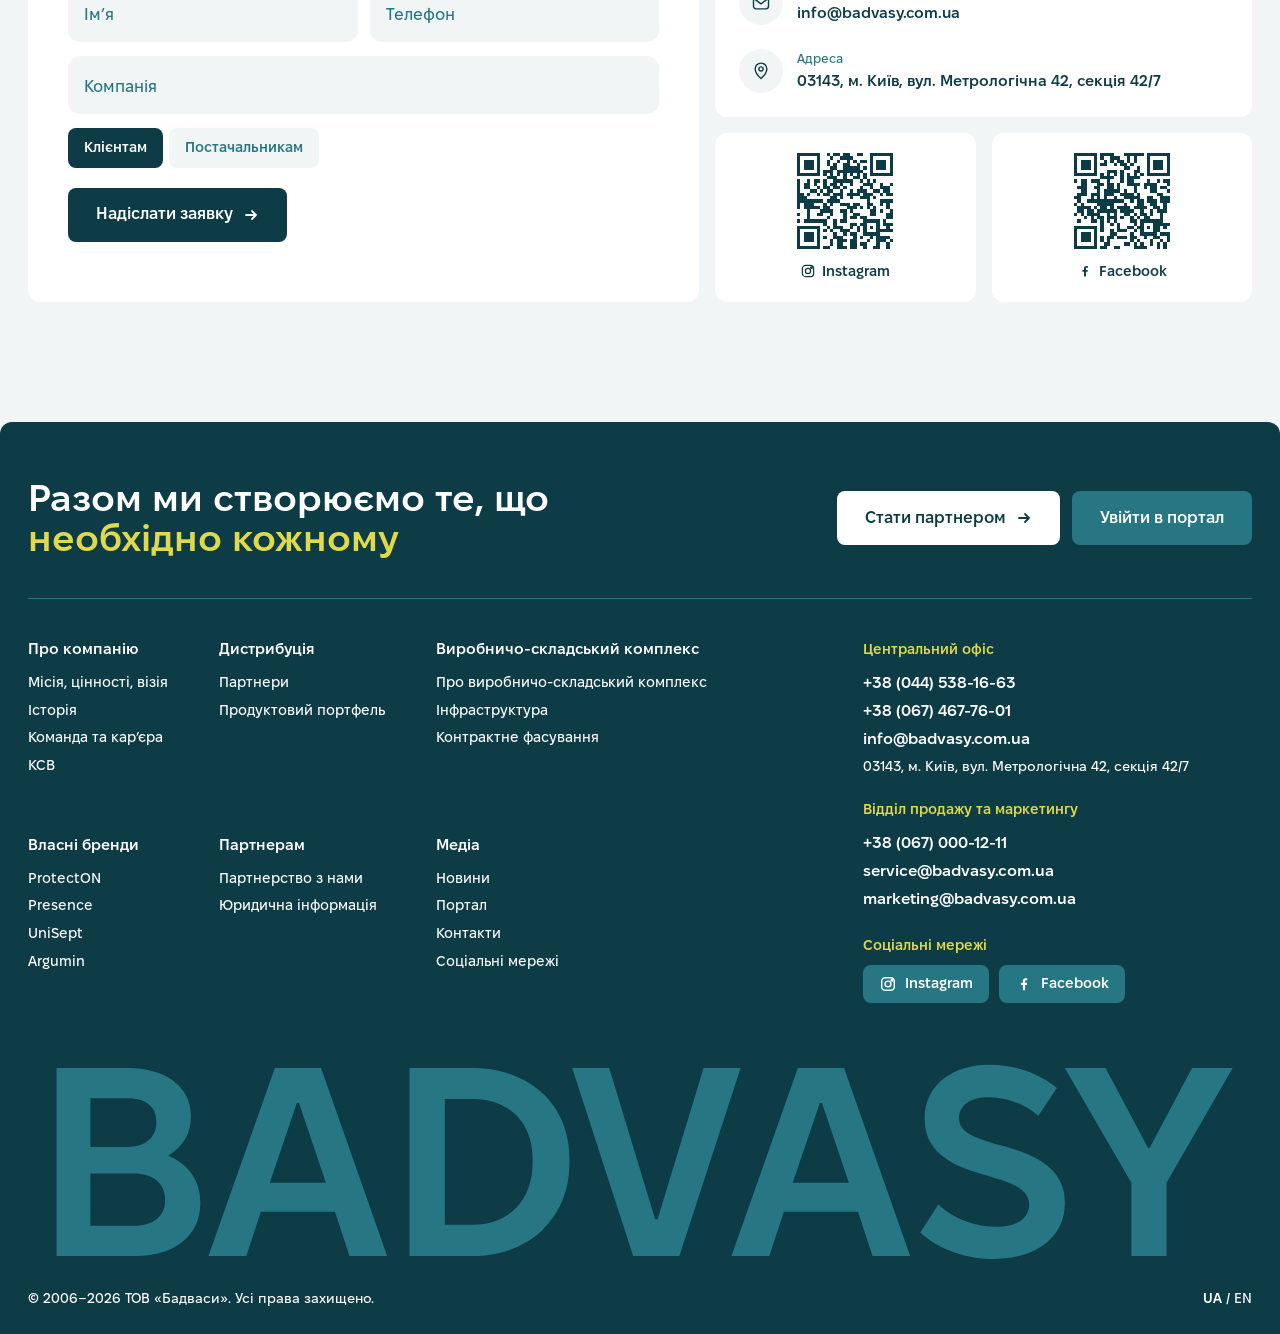
==== commit c3d9ad21: "Фото обприскувача: без розмиття, лише м'яке шумозаглушення" ====
--- a/v2/index.html
+++ b/v2/index.html
@@ -43,7 +43,7 @@
 <header class="hdr" id="hdr"></header>
 <main id="main"></main>
 <footer class="ftr2" id="ftr"></footer>
-<script src="v2.js?v=79" defer></script>
+<script src="v2.js?v=80" defer></script>
 <script src="../assets/mobile.js?v=1" defer></script>
 </body>
 </html>
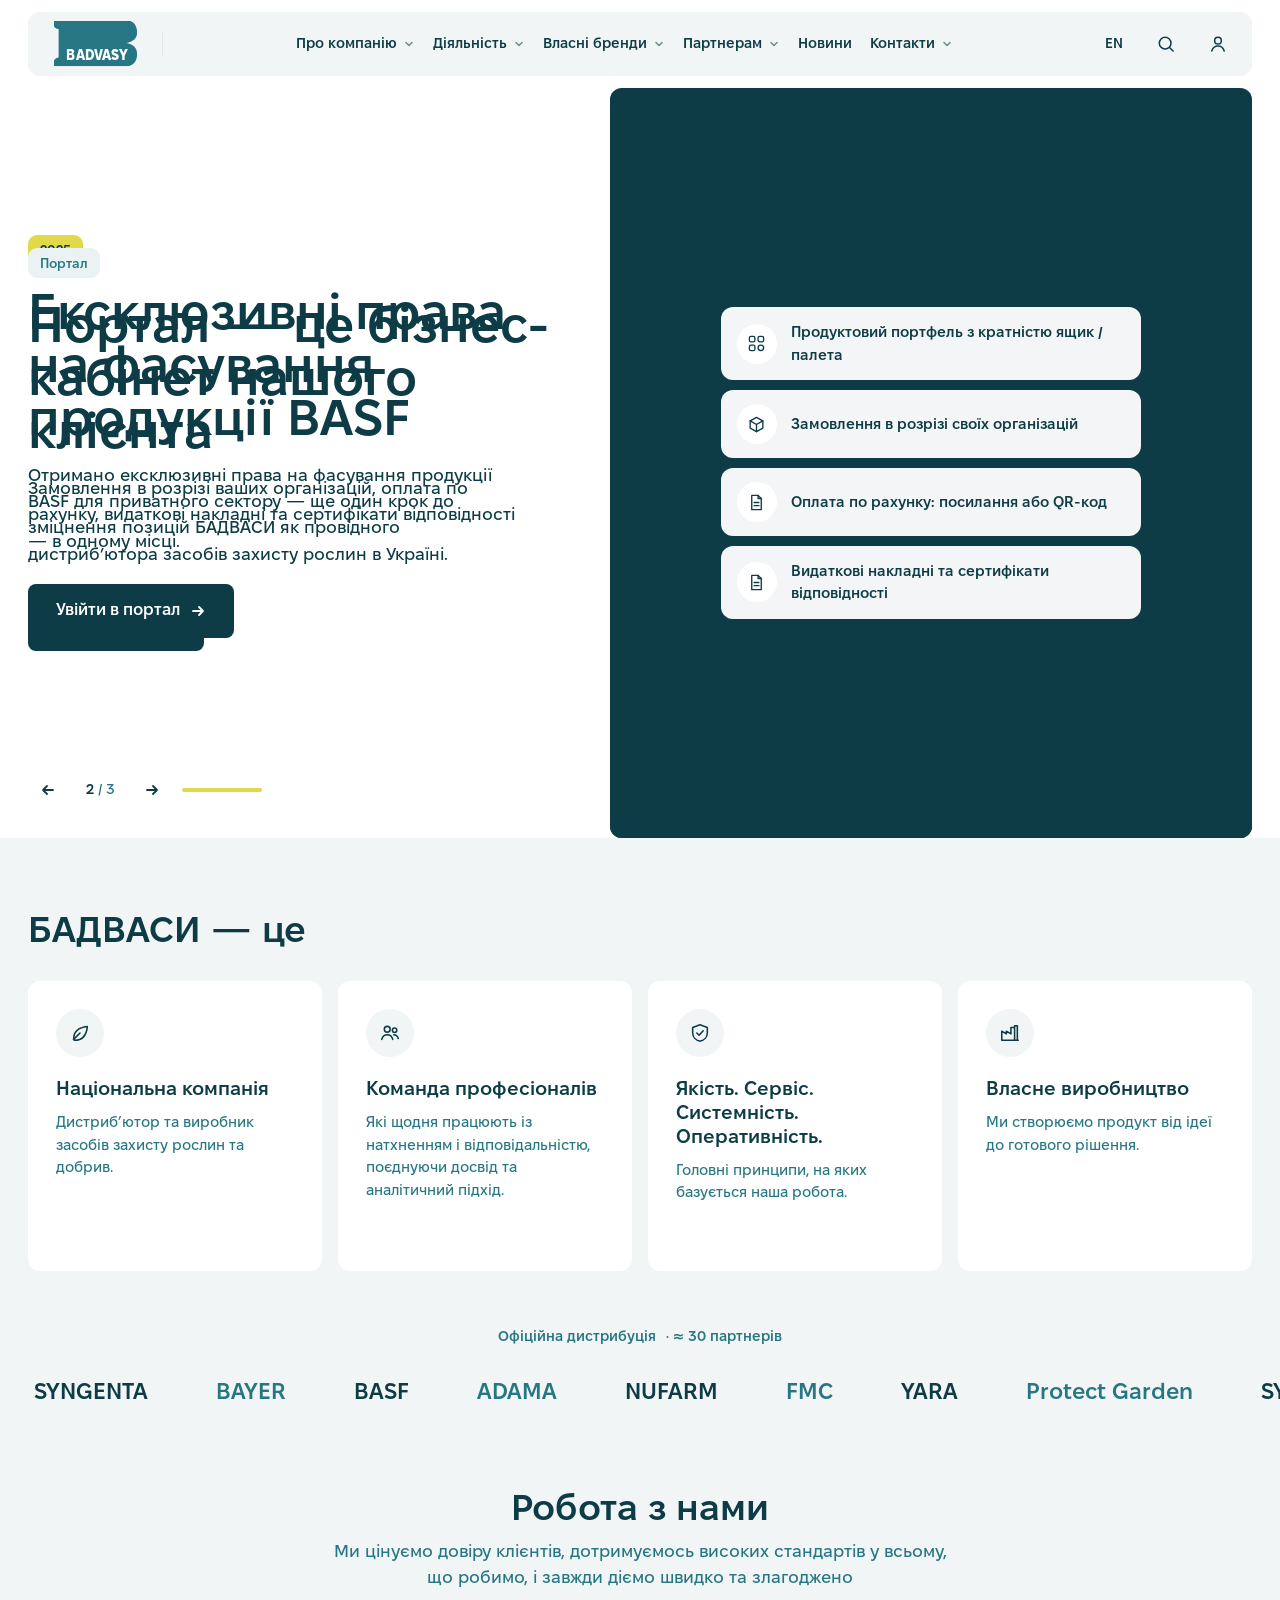
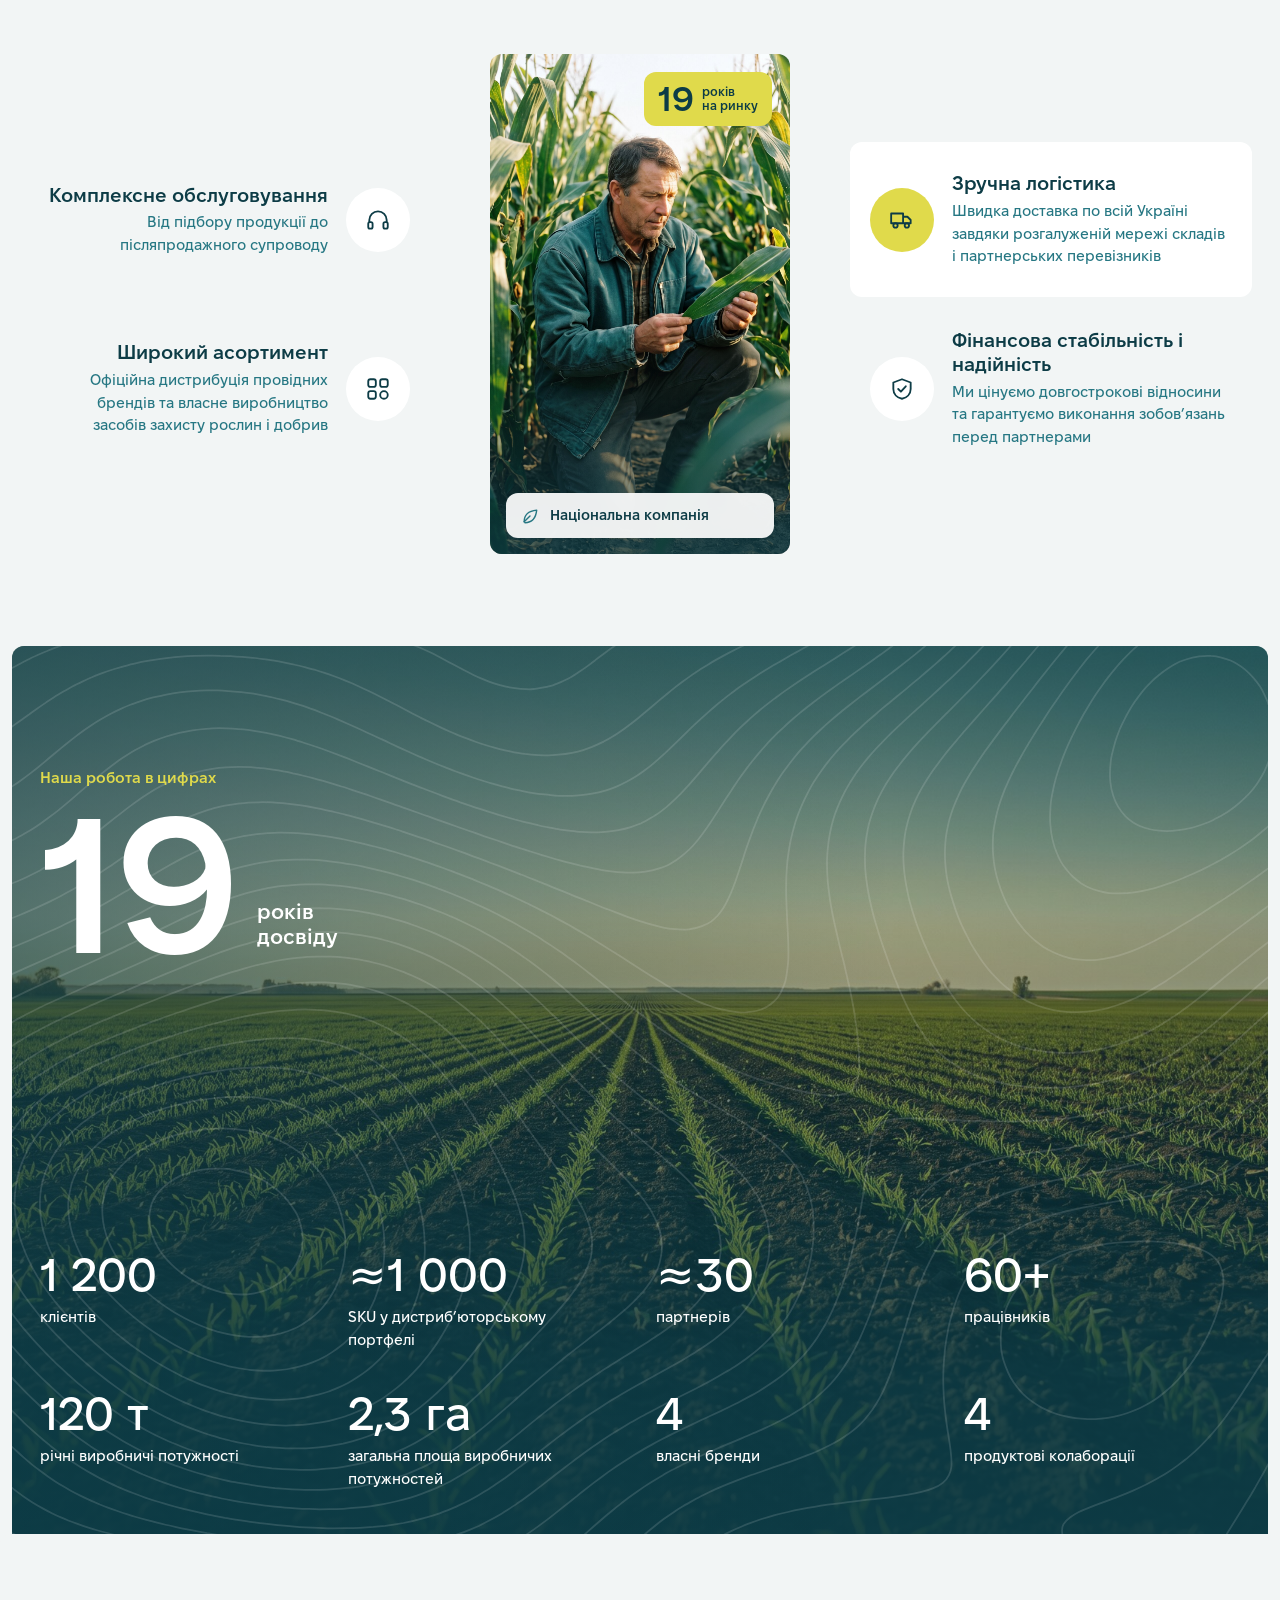
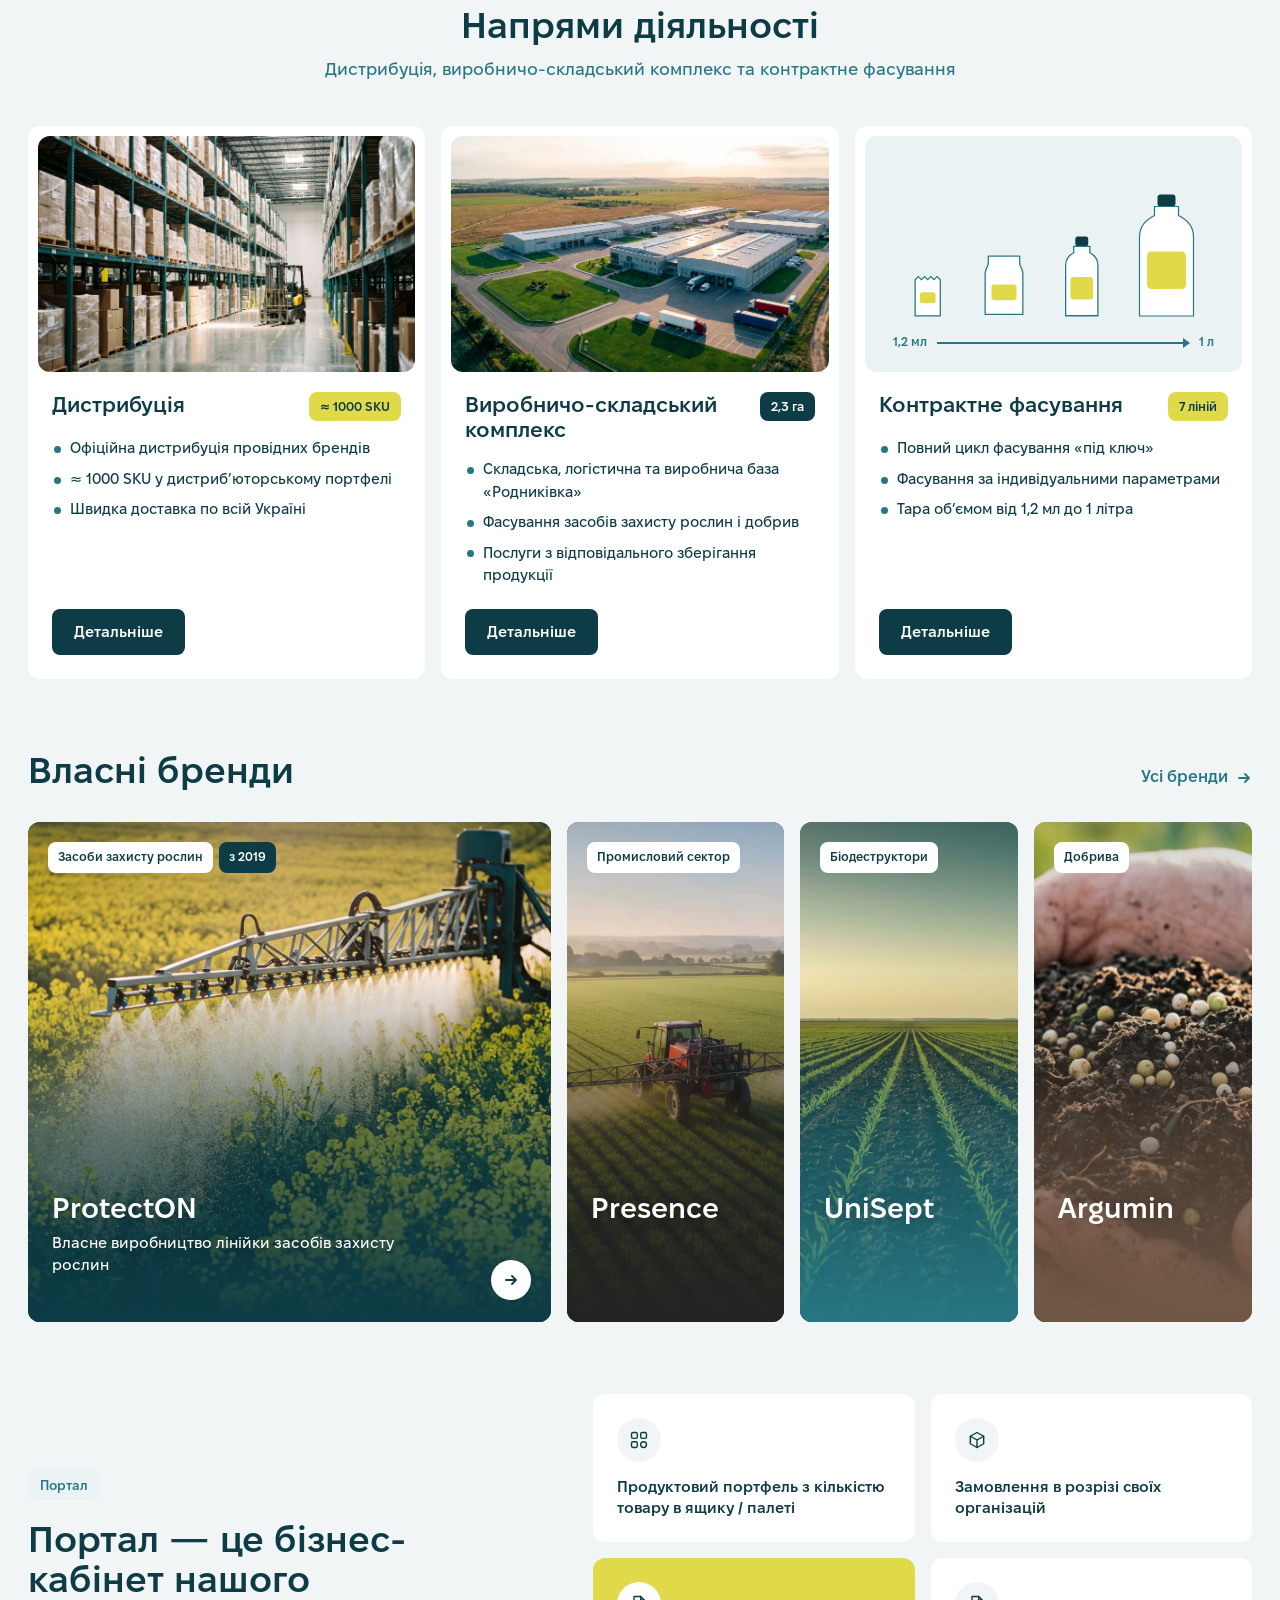
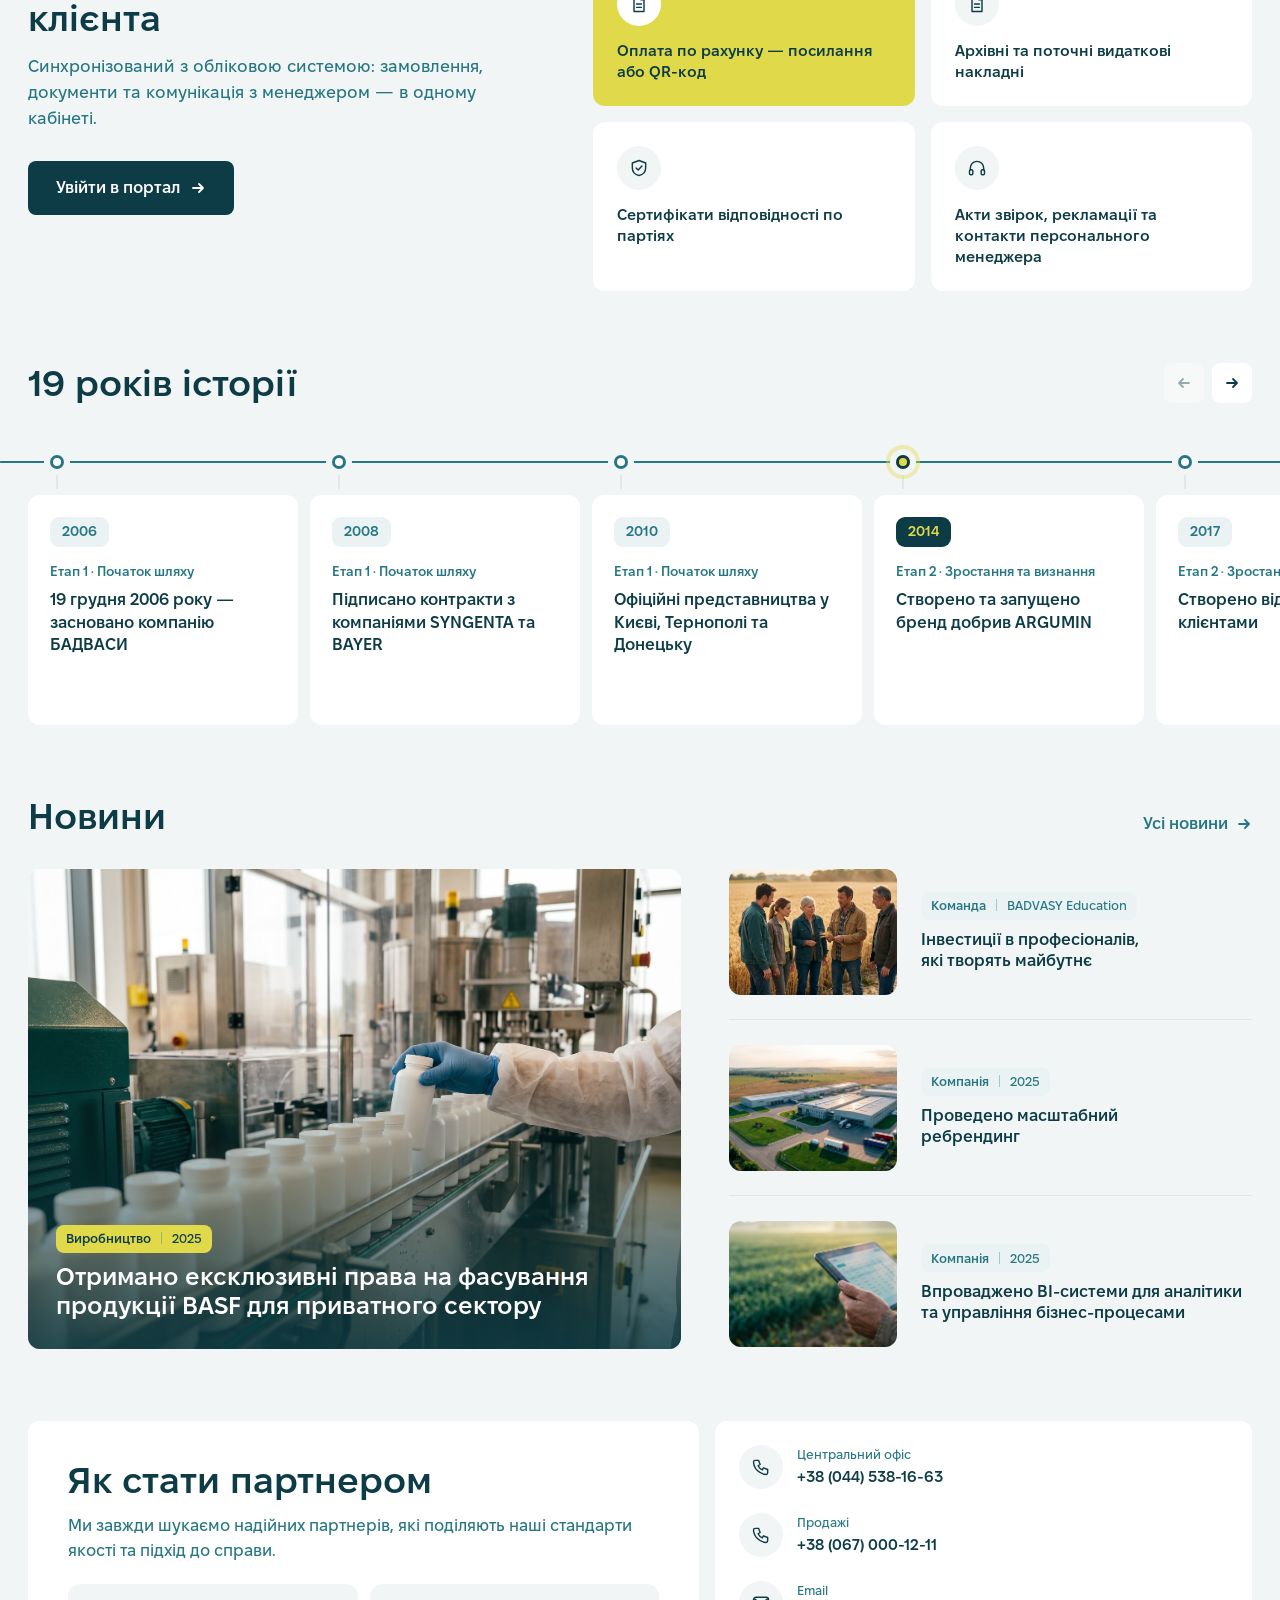
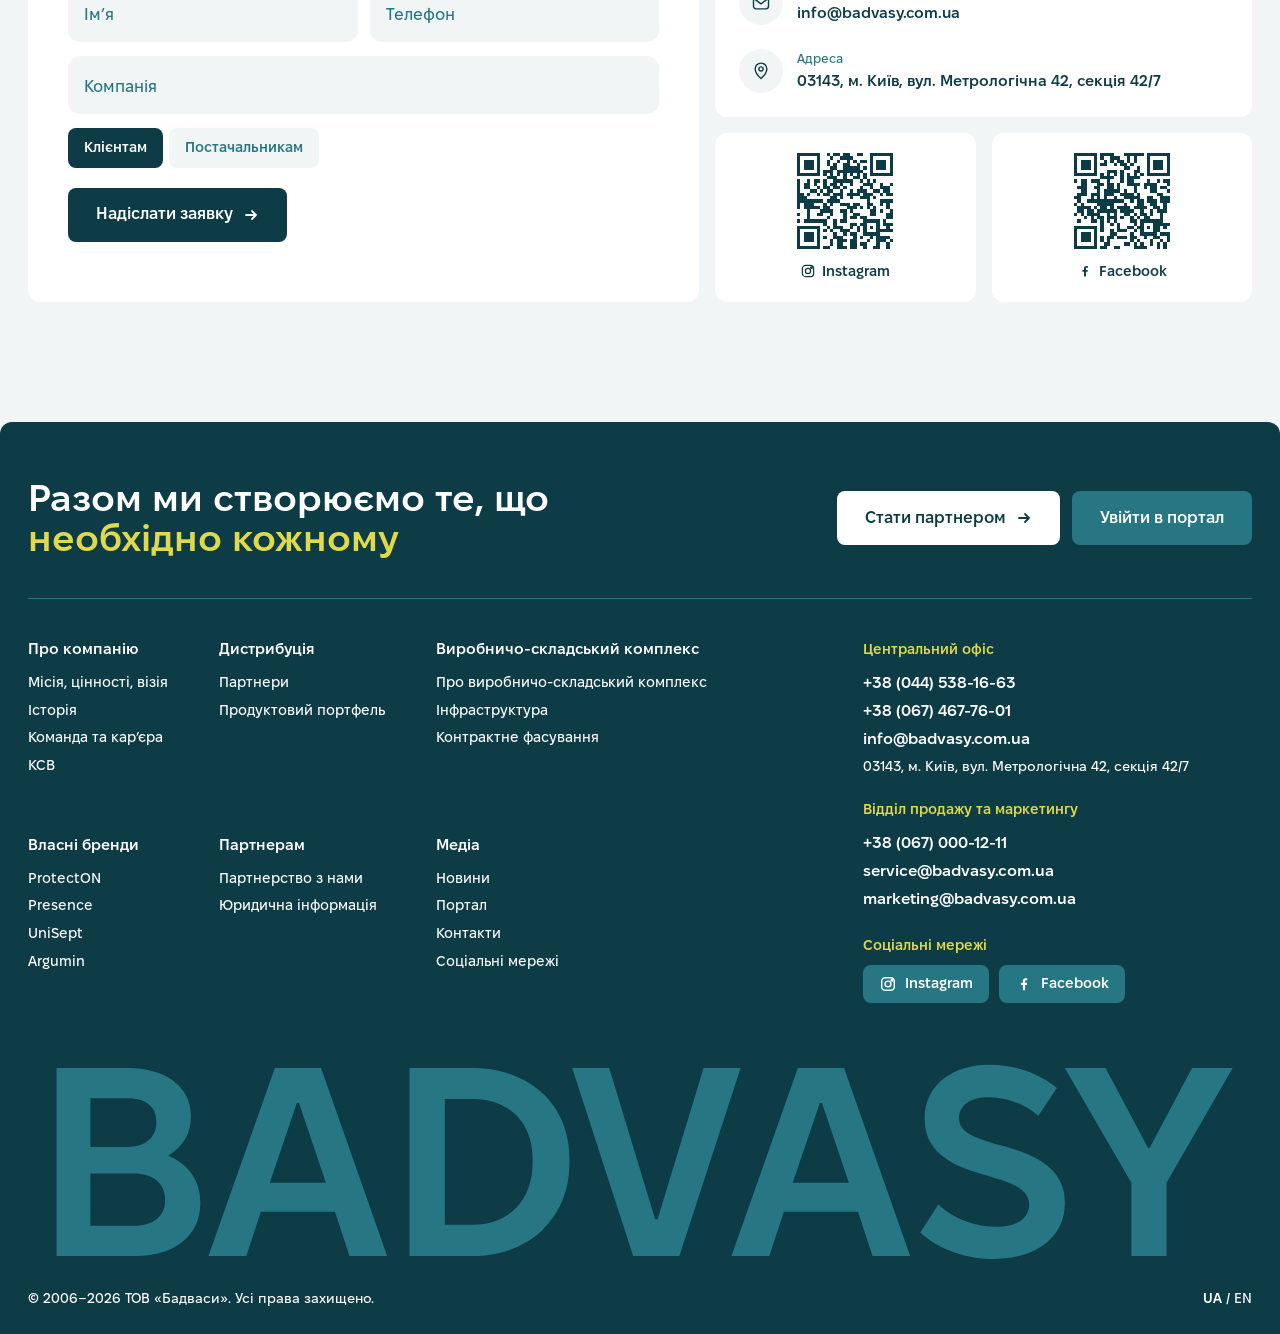
==== commit 70bfc8a6: "v2: меню як у v3 — «Дистрибуція» і «Виробничо-складський комплекс» об'єднано в «Діяльність», пункти " ====
--- a/v2/index.html
+++ b/v2/index.html
@@ -43,7 +43,7 @@
 <header class="hdr" id="hdr"></header>
 <main id="main"></main>
 <footer class="ftr2" id="ftr"></footer>
-<script src="v2.js?v=80" defer></script>
+<script src="v2.js?v=82" defer></script>
 <script src="../assets/mobile.js?v=1" defer></script>
 </body>
 </html>
